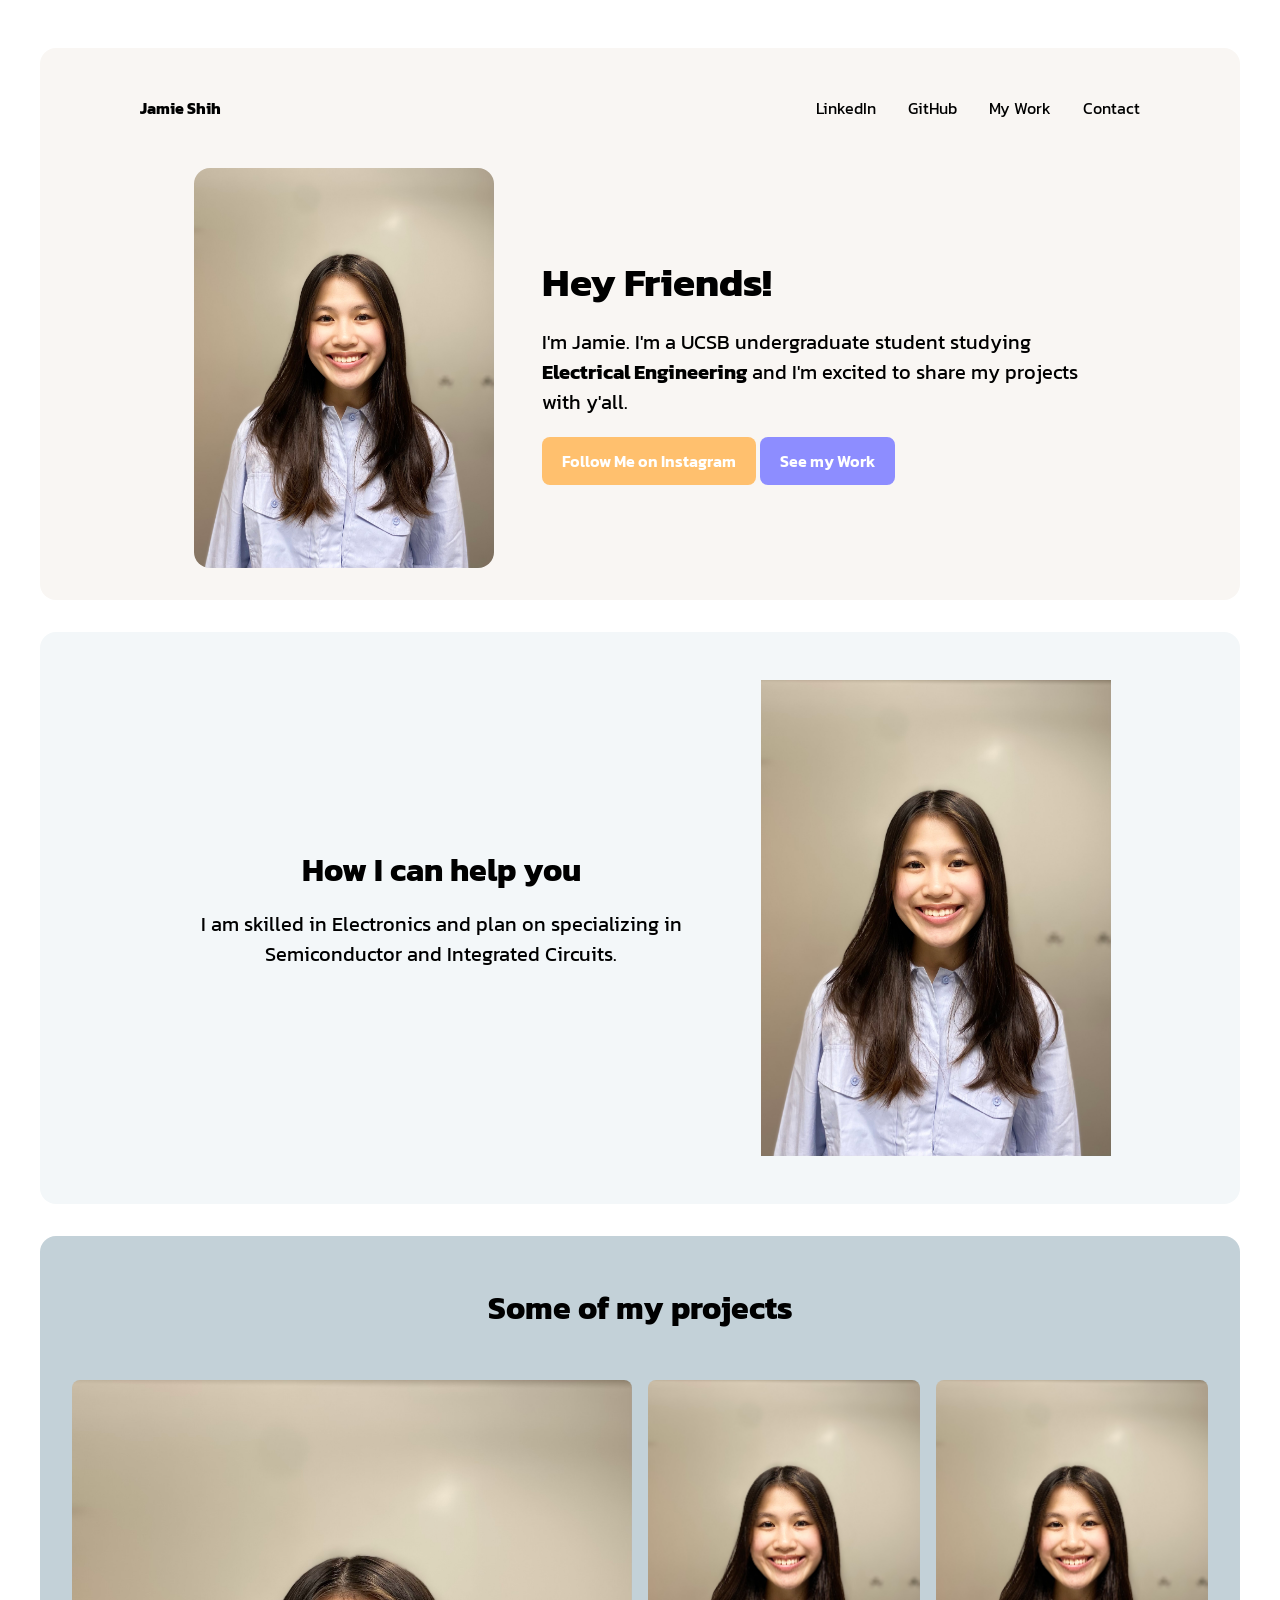
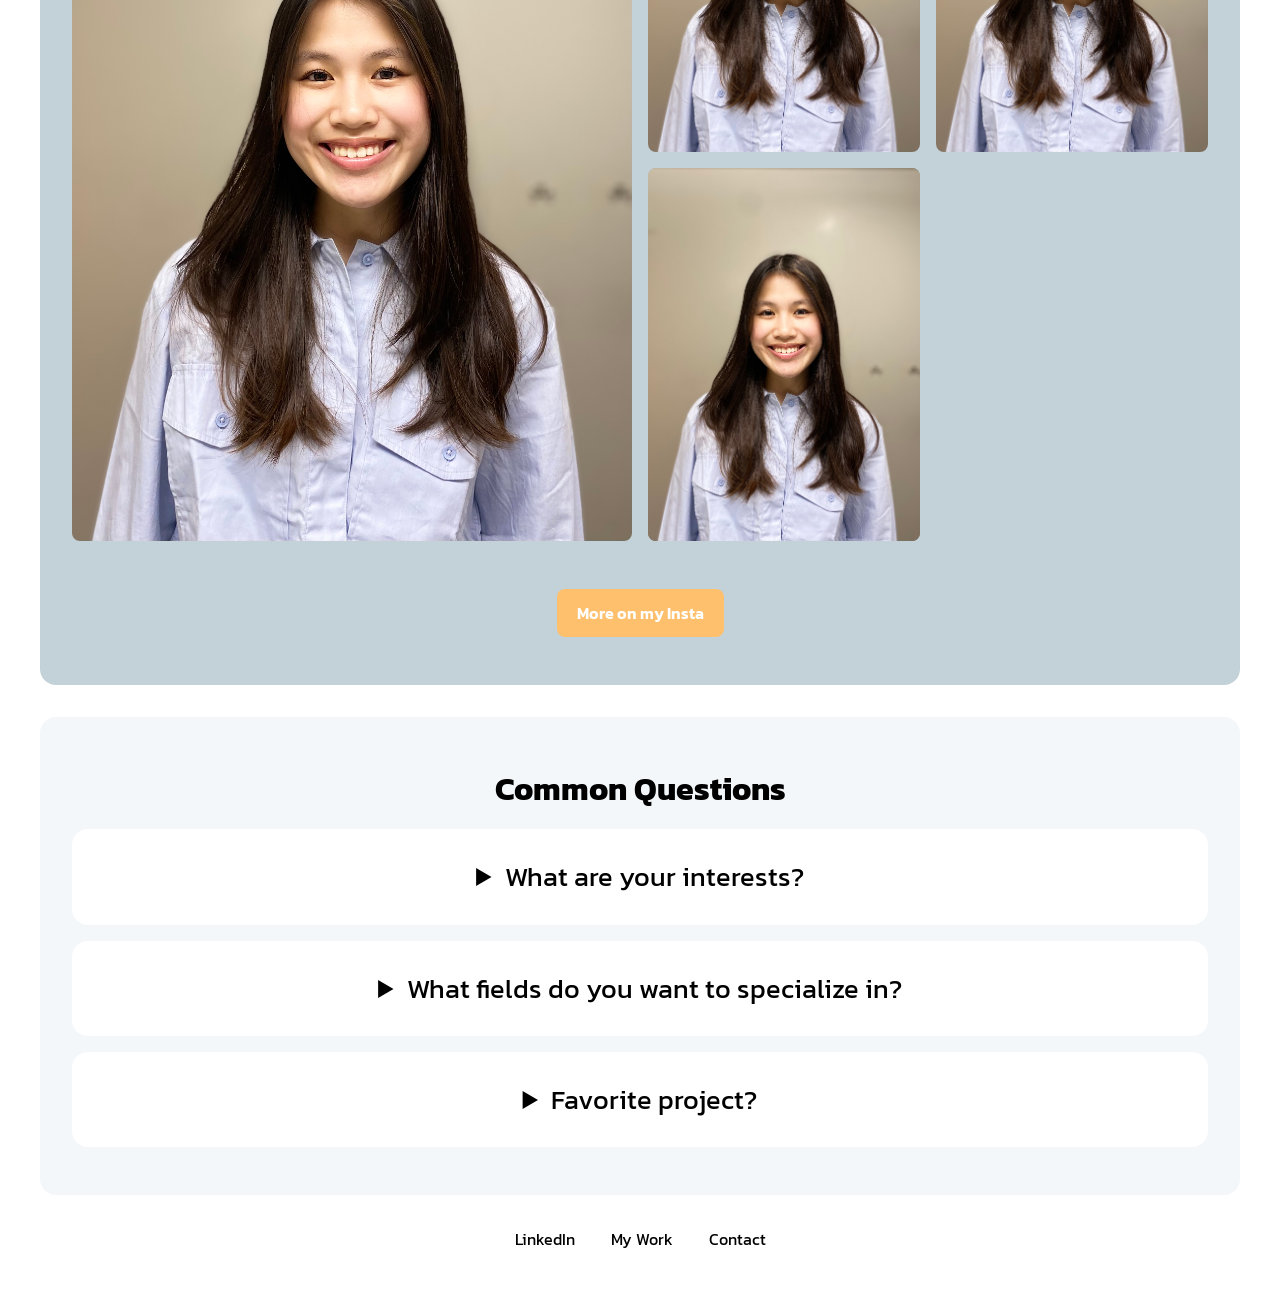
==== index.html @ 2b5542de "Add files via upload" ====
<!DOCTYPE html>
<html lang="en">
<head>
    <meta charset="UTF-8">
    <meta name="viewport" content="width=device-width, initial-scale=1.0">
    <title>Jamie Shih</title>
    <link rel="stylesheet" href="style.css">
</head>
<body>
    <header>
        <nav>
            <ul>
                <li><a href="index.html">Jamie Shih</a></li>
                <li><a href="index.html">LinkedIn</a></li>
                <li><a href="index.html">GitHub</a></li>
                <li><a href="#my-work">My Work</a></li>
                <li><a href="index.html">Contact</a></li>
            </ul>
        </nav>
        <div class="flex-container">
            <img height="400px" width="300px" src="images/IMG_8878.jpg">
            <div class="text-container">
                <h1>Hey Friends!</h1>
                <p>I'm Jamie. I'm a UCSB undergraduate student studying <strong>Electrical Engineering</strong> and I'm excited to share my projects with y'all.</p>
                <a href="" class="cta-button">Follow Me on Instagram</a>
                <a href="#my-work" class="cta-button secondary">See my Work</a>

            </div>
        </div>
    </header>

    <section>
        <div class="flex-container">
            <div class="text-container">
                <h2> How I can help you</h2>
                <p>I am skilled in Electronics and plan on specializing in Semiconductor and Integrated Circuits.</p>
            </div>
            <img width="350px" src="images/IMG_8878.jpg">

        </div>
    </section>

    <section id="my-work">
        <h2>Some of my projects</h2>
        <div class="grid-container">
            <img style="grid-area: img-1" src="images/IMG_8878.jpg">
            <img style="grid-area: img-2" src="images/IMG_8878.jpg">
            <img style="grid-area: img-3" src="images/IMG_8878.jpg">
            <img style="grid-area: img-4" src="images/IMG_8878.jpg">
            <img style="grid-area: img-4" src="images/IMG_8878.jpg">
        </div>
        <a href="" class="cta-button">More on my Insta</a>
    </section>
    
    <section>
        <h2>Common Questions</h2>
        <details>
            <summary>What are your interests?</summary>
            <p>Creative editing, design, and building. I love Star Wars and I hope to channel that interest into my designs.</p>
        </details>
        <details>
            <summary>What fields do you want to specialize in?</summary>
            <p>I love design and building, so probably engineering design. I also have an interest in integrated circuitry and photonics.</p>
        </details>
        <details>
            <summary>Favorite project?</summary>
            <p>Not a project but I spend a lot of time editing, and learning how to tweak the velocity, effects, changing the audio, has been my most consistent and favorite hobby of mine.</p>
        </details>
    </section>
    <footer>
        <a href="">LinkedIn</a>
        <a href="#my-work">My Work</a>
        <a href="mailto:jamiedaphneshih@gmail.com">Contact</a>
    </footer>
</body>
</html>
---- style.css ----
@import url('https://fonts.googleapis.com/css2?family=Kanit:ital,wght@0,100;0,200;0,300;0,400;0,500;0,600;0,700;0,800;0,900;1,100;1,200;1,300;1,400;1,500;1,600;1,700;1,800;1,900&display=swap');
@import url('https://fonts.googleapis.com/css2?family=Kanit:ital,wght@0,100;0,200;0,300;0,400;0,500;0,600;0,700;0,800;0,900;1,100;1,200;1,300;1,400;1,500;1,600;1,700;1,800;1,900&family=Roboto:ital,wght@0,100..900;1,100..900&display=swap');

:root {
    --base-color: #ffffff;
    --text-color: #000000;
    --primary-color:#ffc06e;
    --secondary-color: #8D8DFF;
    --color-1: #F9F6F3;
    --color-2: #F3F7F9;
    --color-3: #c3d1d8;
}

*{
    margin: 0;
    padding: 0;
    box-sizing: border-box;
}

html{
    font-family: Kanit, 'Segoe UI', Tahoma, Geneva, Verdana, sans-serif;
    color: var(--text-color);

}

body {
    padding: 1em;
    background-color: var(--base-color);
}

h1, h2, h3 {
    font-family: Kanit, Roboto, 'Segoe UI', Tahoma, Geneva, Verdana, sans-serif;
}

nav {
    margin: 1em auto 3em auto;
    width: min(1000px, 100%);
}

nav ul {
    display: flex;
    align-items: center;
    list-style-type: none;
    gap: 2em;
}

nav li:first-child {
    margin-right: auto;
    font-family: Kanit, Roboto;
    font-weight: bold;
}

nav a {
    text-decoration: none;
    color: var(--text-color);
}

nav a:hover {
    text-decoration: underline;
}

header, section {
    margin: 2em auto;
    width: min(75em, 100%);
    background-color: var(--color-1);
    padding: min(2em, 15%);
    border-radius: 1em;
}

.flex-container {
    display: flex;
    justify-content: center;
    align-items: center;
    flex-wrap: wrap;
    gap: 3em;
}

header img {
    max-width: 100%;
    border-radius: 1em;
    object-fit: cover;
    object-position: bottom;
}

.text-container {
    flex: 0 1 34em;
}

h1 {
    font-size: 2.5rem;
}

.text-container p {
    margin: .75em 0 1em 0;
    font-size: 1.25rem;
}

.cta-button {
    display: inline-block;
    text-decoration: none;
    color: white;
    background-color: var(--primary-color);
    padding: .75em 1.25em;
    border-radius: .5em;
    font-weight: 600;
}

.secondary {
    background-color: var(--secondary-color);
}

section {
    padding: 3em min(2em, 15%);
    background-color: var(--color-2);
    text-align: center;
}

h2 {
    font-size: 2em;
}

section p {
    margin-top: 1em;
    font-size: 1.25rem;
}

section#my-work {
    background-color: var(--color-3);
}

.grid-container {
    margin-top: 3em;
    margin-bottom: 3em;
    display: grid;
    width: 100%;
    grid-template-columns: repeat (4, 1fr);
    grid-template-rows: 1fr 1fr;
    grid-template-areas:
    "img-1 img-1 img-2 img-3"
    "img-1 img-1 img-4 img-5";
    gap: 1em;
}

.grid-container img {
    height: 100%;
    width: 100%;
    border-radius: .5em;
    transition: 100ms ease;
}

.grid-container img:hover {
    scale: 1.05;
}

details {
    margin-top: 1em;
    background-color: var(--base-color);
    border-radius: 1em;
}

details summary {
    padding: 1em;
    font-size: 1.7rem;
    font-family: Kanit, Roboto, 'Segoe UI', Tahoma, Geneva, Verdana, sans-serif;
}

details p {
    padding: 0 2em 2em 2em;
}

footer {
    padding-bottom: 1.5em;
    text-align: center;
}

footer a {
    margin: 0 1em;
    text-decoration: none;
    color: var(--text-color);
}

footer a:hover {
    text-decoration: underline;
}

@media(max-width: 988px){
    header {
        text-align: center;
    }

    header .text-container {
        padding-top: 0;
    }
}

@media(max-width: 640px) {
    nav li {
        display: none;
    }

    nav li:first-child,
    nav li:last-child {
        display: block;
    }

    header {
        margin-top: 0;
    }

    .cta-button {
        margin-top: .5em;
        width: 100%;
    }

    .grid-container {
        display: flex;
        flex-direction: column;
    }

    .text-container p {
        font-size: 1rem;
    }

    h2 {
        font-size: 1.5rem;
    }
}
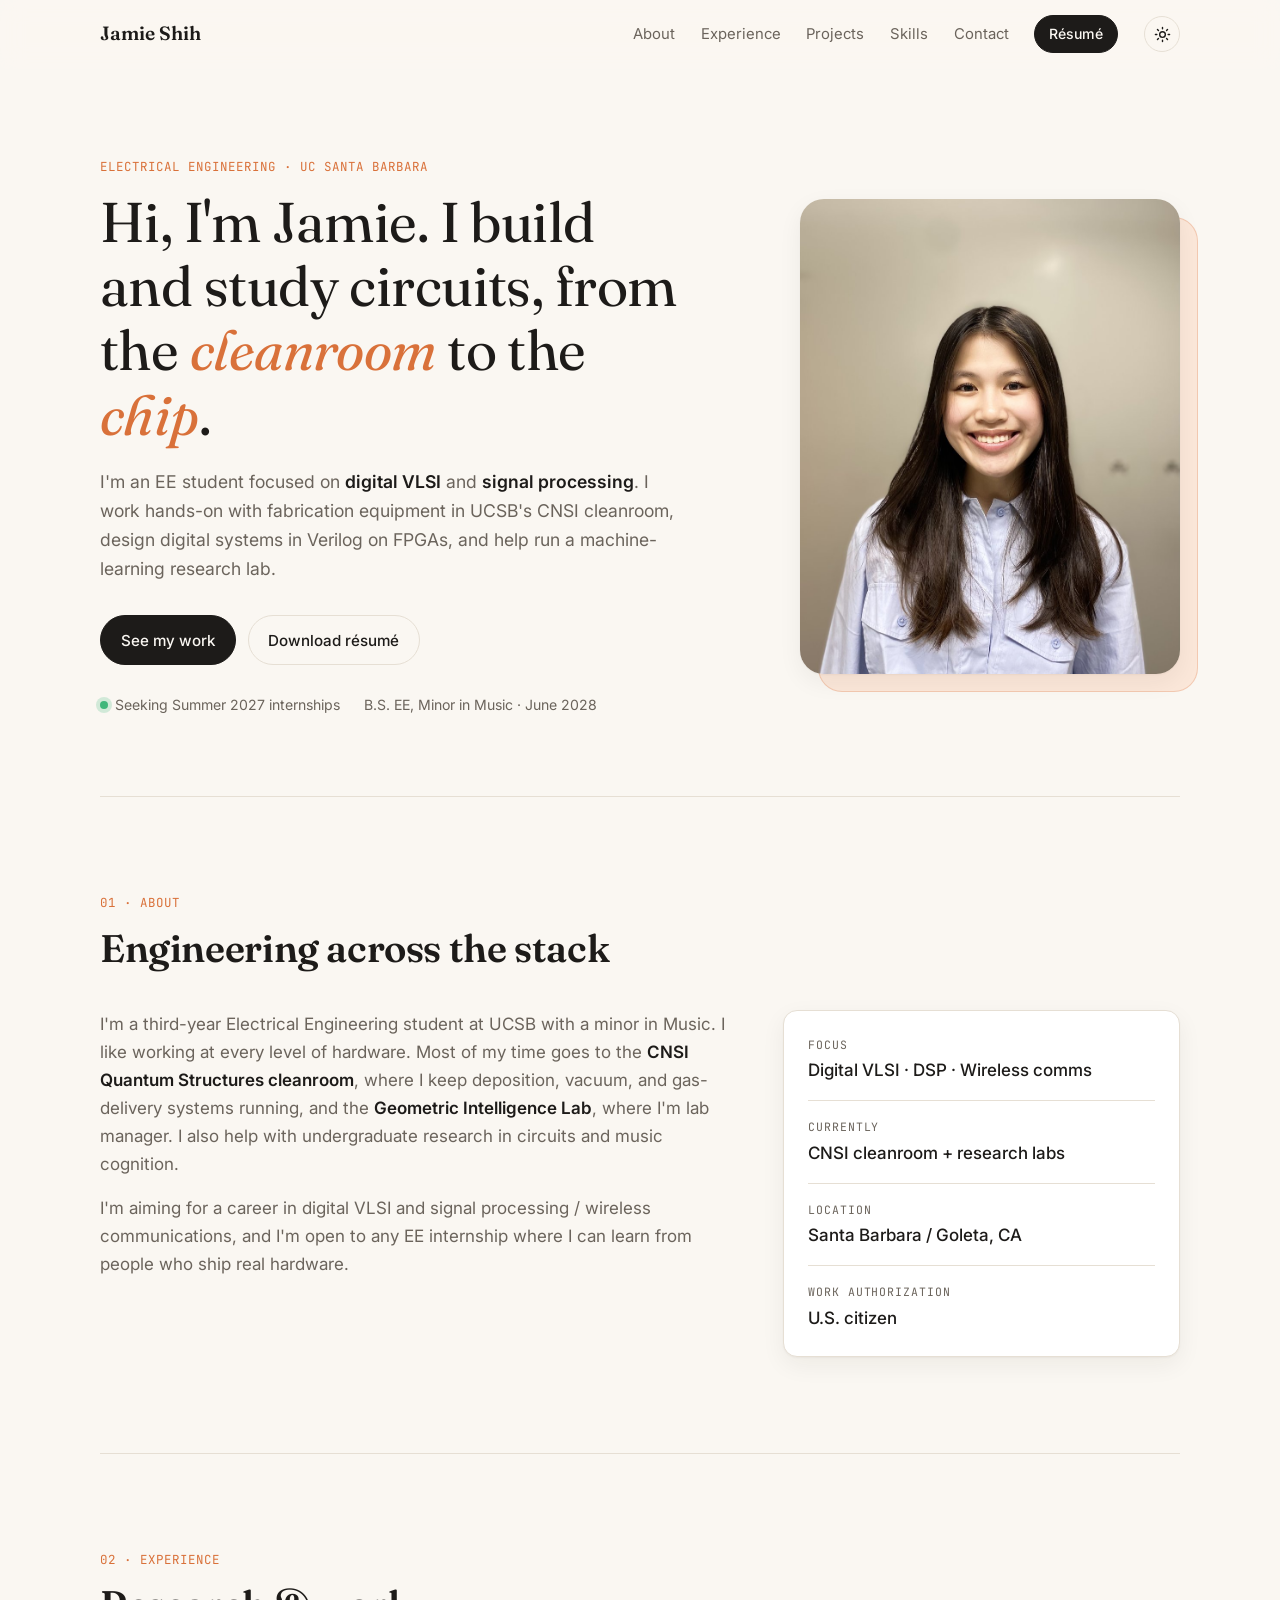
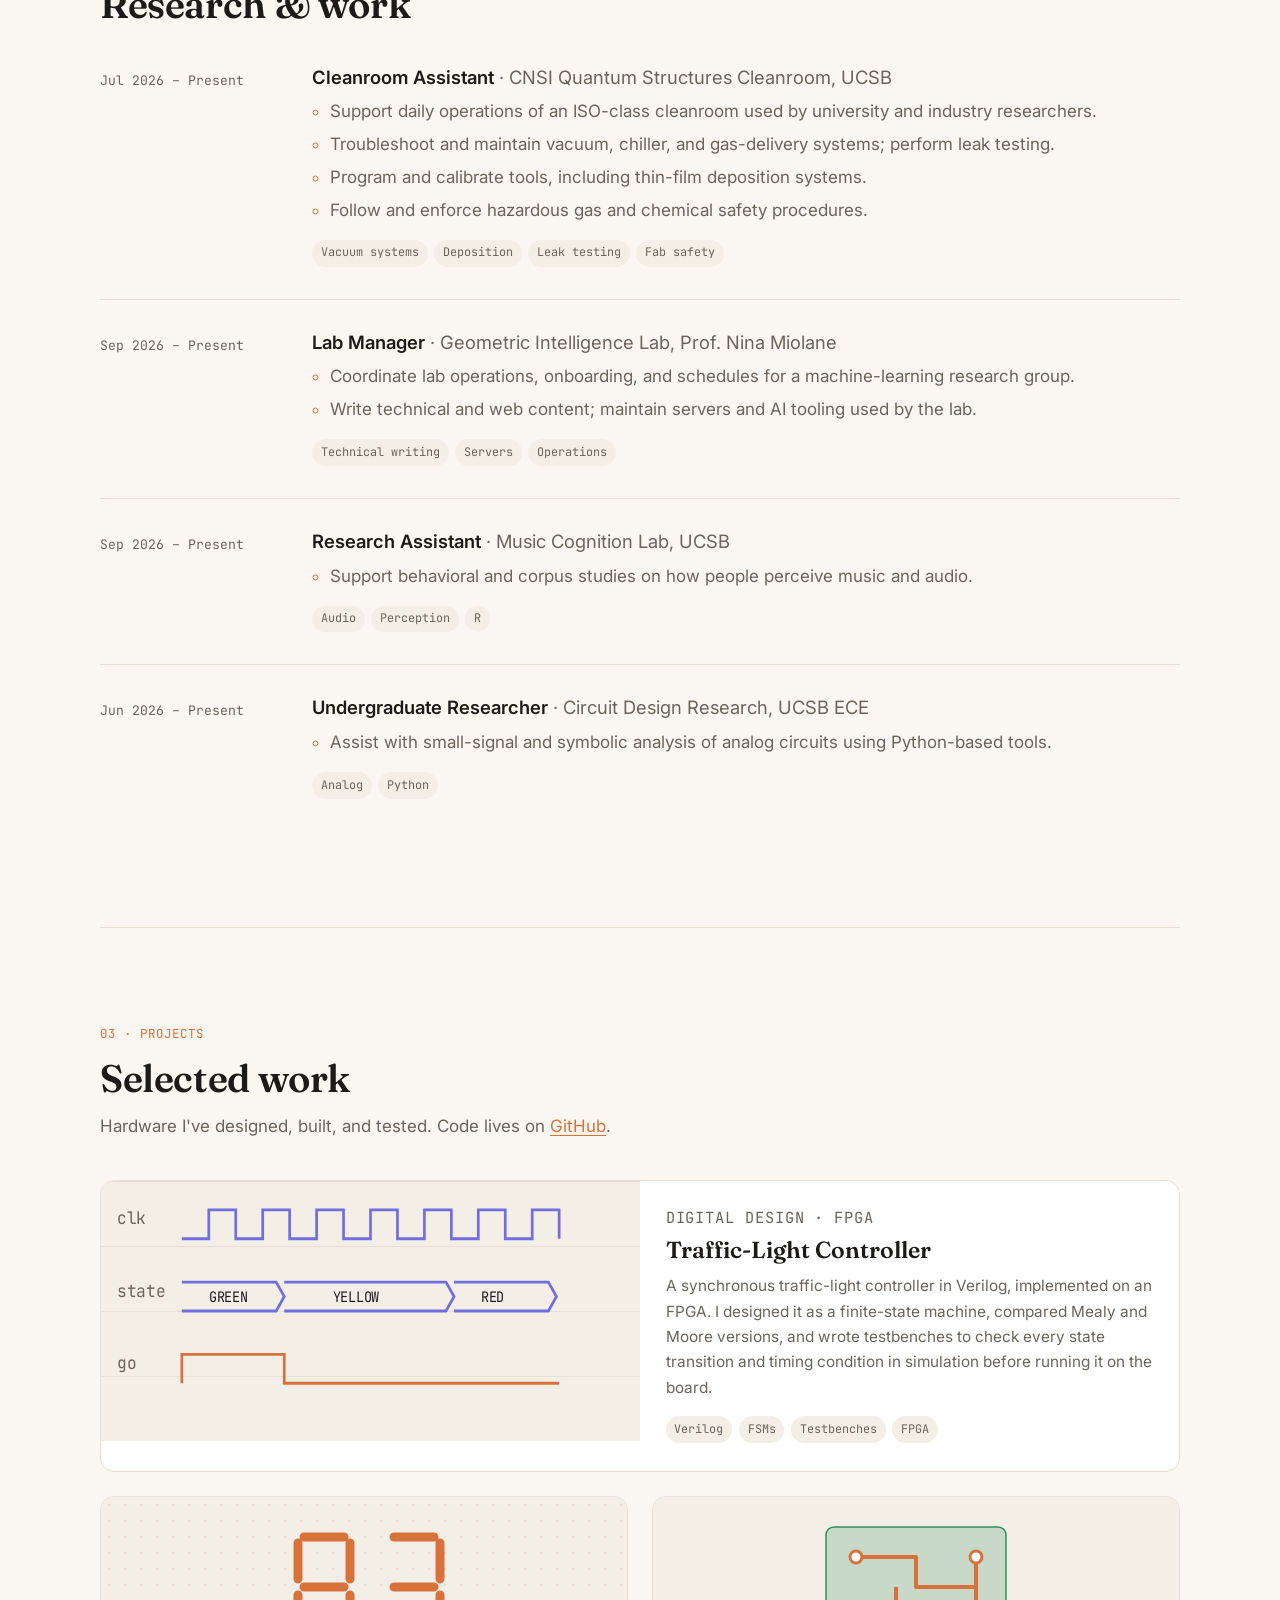
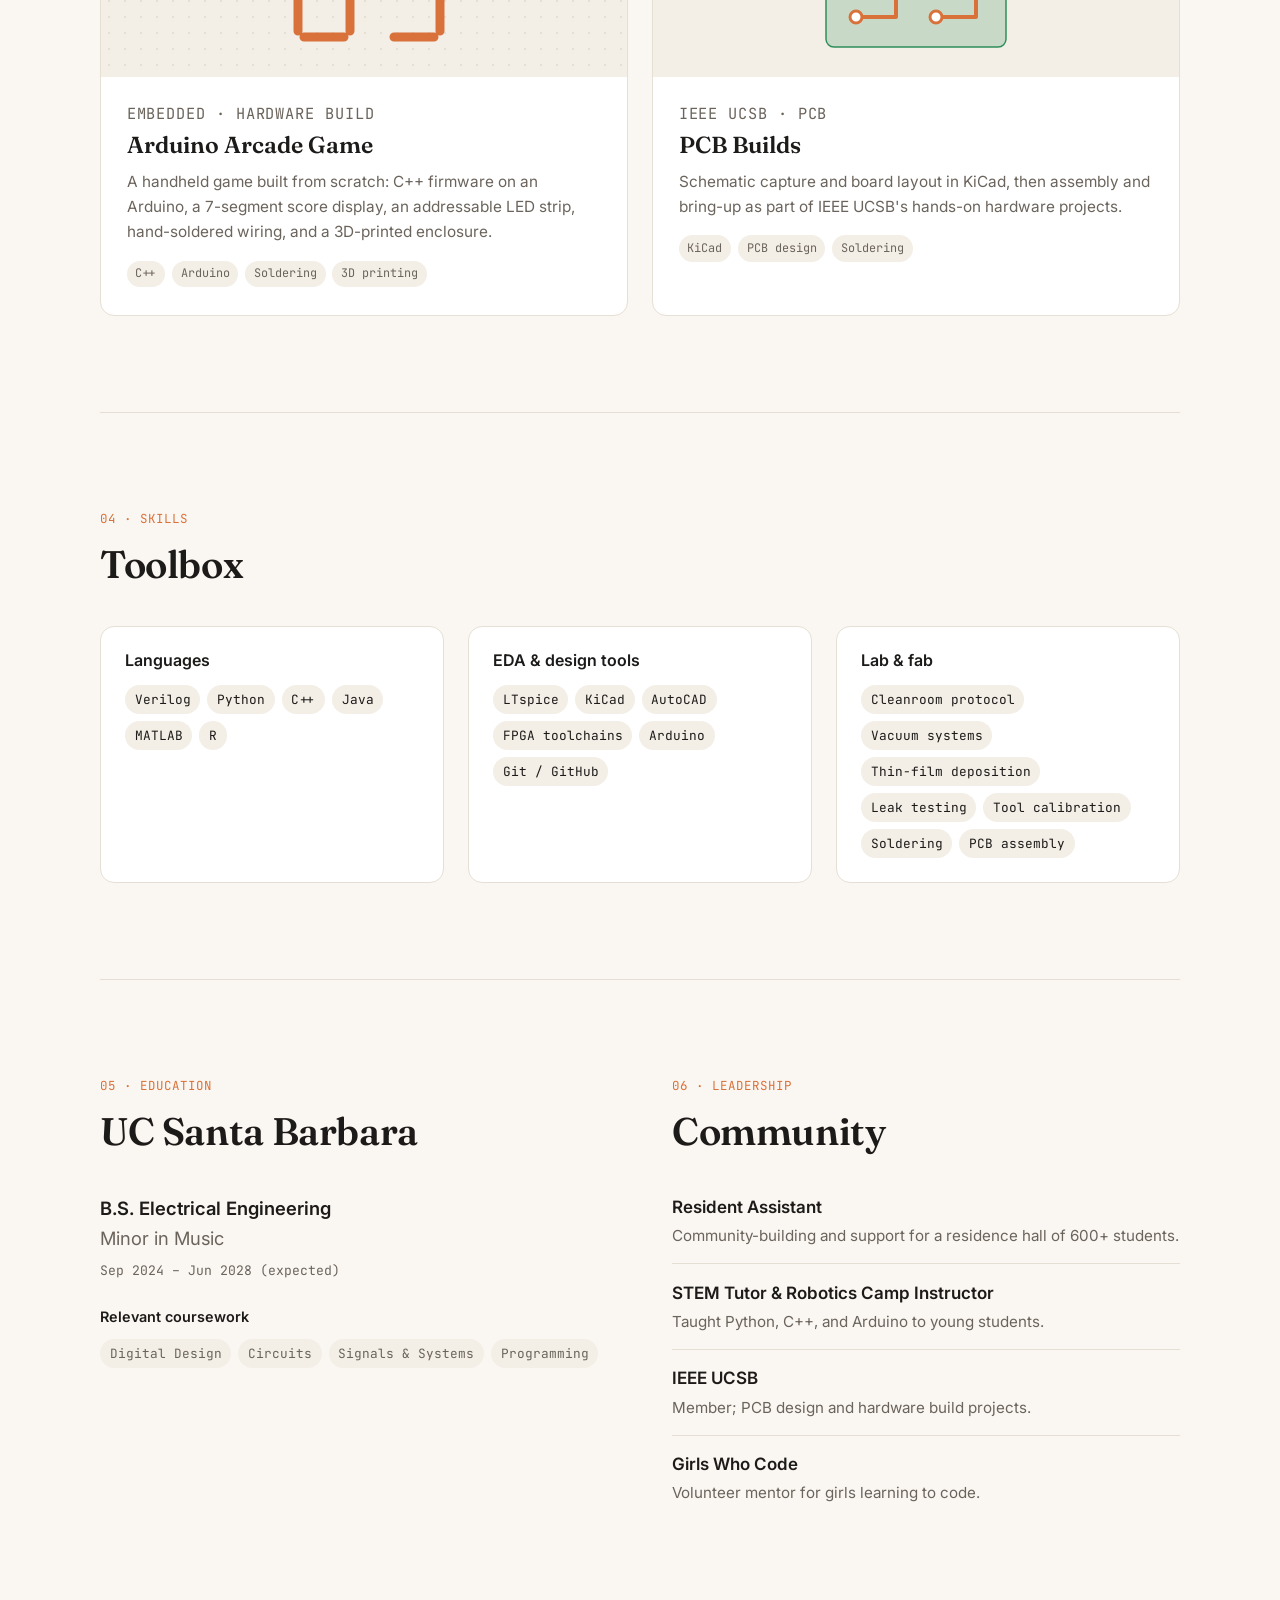
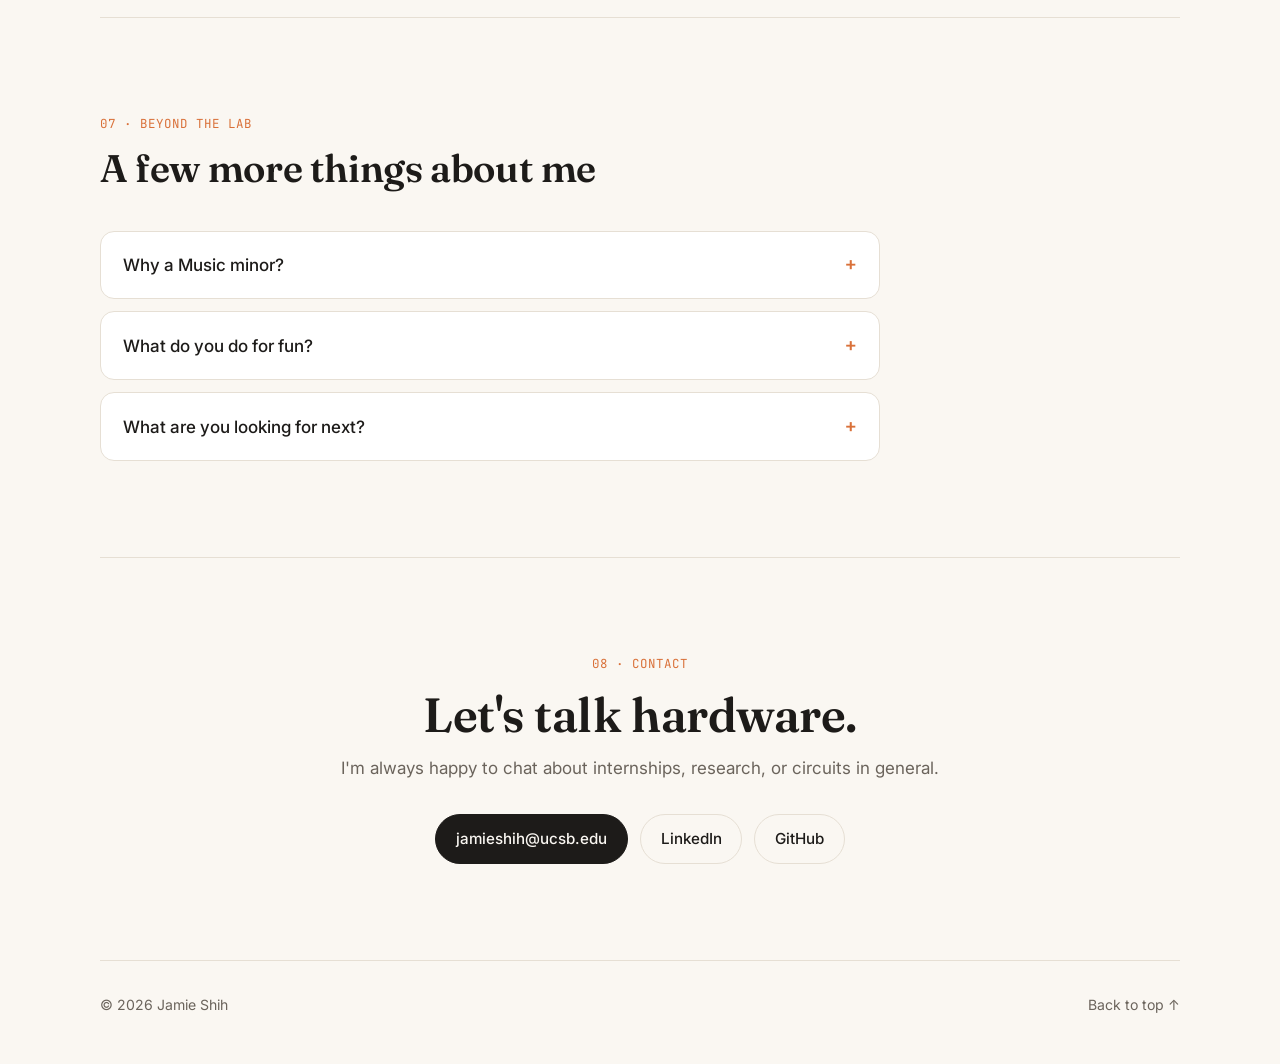
==== commit 88fa514a: "Add files via upload redesign portfolio via claude" ====
--- a/index.html
+++ b/index.html
@@ -1,76 +1,355 @@
-<!DOCTYPE html>
-<html lang="en">
-<head>
-    <meta charset="UTF-8">
-    <meta name="viewport" content="width=device-width, initial-scale=1.0">
-    <title>Jamie Shih</title>
-    <link rel="stylesheet" href="style.css">
-</head>
-<body>
-    <header>
-        <nav>
-            <ul>
-                <li><a href="index.html">Jamie Shih</a></li>
-                <li><a href="index.html">LinkedIn</a></li>
-                <li><a href="index.html">GitHub</a></li>
-                <li><a href="#my-work">My Work</a></li>
-                <li><a href="index.html">Contact</a></li>
-            </ul>
-        </nav>
-        <div class="flex-container">
-            <img height="400px" width="300px" src="images/IMG_8878.jpg">
-            <div class="text-container">
-                <h1>Hey Friends!</h1>
-                <p>I'm Jamie. I'm a UCSB undergraduate student studying <strong>Electrical Engineering</strong> and I'm excited to share my projects with y'all.</p>
-                <a href="" class="cta-button">Follow Me on Instagram</a>
-                <a href="#my-work" class="cta-button secondary">See my Work</a>
-
-            </div>
-        </div>
-    </header>
-
-    <section>
-        <div class="flex-container">
-            <div class="text-container">
-                <h2> How I can help you</h2>
-                <p>I am skilled in Electronics and plan on specializing in Semiconductor and Integrated Circuits.</p>
-            </div>
-            <img width="350px" src="images/IMG_8878.jpg">
-
-        </div>
-    </section>
-
-    <section id="my-work">
-        <h2>Some of my projects</h2>
-        <div class="grid-container">
-            <img style="grid-area: img-1" src="images/IMG_8878.jpg">
-            <img style="grid-area: img-2" src="images/IMG_8878.jpg">
-            <img style="grid-area: img-3" src="images/IMG_8878.jpg">
-            <img style="grid-area: img-4" src="images/IMG_8878.jpg">
-            <img style="grid-area: img-4" src="images/IMG_8878.jpg">
-        </div>
-        <a href="" class="cta-button">More on my Insta</a>
-    </section>
-    
-    <section>
-        <h2>Common Questions</h2>
-        <details>
-            <summary>What are your interests?</summary>
-            <p>Creative editing, design, and building. I love Star Wars and I hope to channel that interest into my designs.</p>
-        </details>
-        <details>
-            <summary>What fields do you want to specialize in?</summary>
-            <p>I love design and building, so probably engineering design. I also have an interest in integrated circuitry and photonics.</p>
-        </details>
-        <details>
-            <summary>Favorite project?</summary>
-            <p>Not a project but I spend a lot of time editing, and learning how to tweak the velocity, effects, changing the audio, has been my most consistent and favorite hobby of mine.</p>
-        </details>
-    </section>
-    <footer>
-        <a href="">LinkedIn</a>
-        <a href="#my-work">My Work</a>
-        <a href="mailto:jamiedaphneshih@gmail.com">Contact</a>
-    </footer>
-</body>
-</html>+<!DOCTYPE html>
+<html lang="en">
+<head>
+  <meta charset="UTF-8">
+  <meta name="viewport" content="width=device-width, initial-scale=1.0">
+  <title>Jamie Shih · Electrical Engineering</title>
+  <meta name="description" content="Jamie Shih — Electrical Engineering student at UC Santa Barbara working on digital VLSI, signal processing, and cleanroom fabrication.">
+  <meta property="og:title" content="Jamie Shih · Electrical Engineering">
+  <meta property="og:description" content="EE @ UCSB · Digital VLSI, signal processing, cleanroom fabrication.">
+  <meta property="og:image" content="images/jamie.jpg">
+  <link rel="icon" href="data:image/svg+xml,%3Csvg xmlns='http://www.w3.org/2000/svg' viewBox='0 0 32 32'%3E%3Crect width='32' height='32' rx='8' fill='%23e8894a'/%3E%3Ctext x='16' y='22' font-family='Arial' font-weight='700' font-size='15' text-anchor='middle' fill='white'%3EJS%3C/text%3E%3C/svg%3E">
+  <link rel="preconnect" href="https://fonts.googleapis.com">
+  <link rel="preconnect" href="https://fonts.gstatic.com" crossorigin>
+  <link href="https://fonts.googleapis.com/css2?family=Fraunces:opsz,wght@9..144,400;9..144,600&family=Inter:wght@400;500;600&family=JetBrains+Mono:wght@400;500&display=swap" rel="stylesheet">
+  <link rel="stylesheet" href="style.css">
+  <script>
+    // Apply saved theme before paint to avoid a flash
+    try { const t = localStorage.getItem('theme'); if (t) document.documentElement.dataset.theme = t; } catch (e) {}
+  </script>
+</head>
+<body>
+  <a class="skip" href="#main">Skip to content</a>
+
+  <!-- ============ NAV ============ -->
+  <header class="nav" id="top">
+    <div class="wrap nav__inner">
+      <a href="#top" class="nav__logo">Jamie Shih</a>
+      <button class="nav__toggle" aria-label="Open menu" aria-expanded="false" aria-controls="nav-links">
+        <span></span><span></span>
+      </button>
+      <nav id="nav-links" class="nav__links" aria-label="Primary">
+        <a href="#about">About</a>
+        <a href="#experience">Experience</a>
+        <a href="#projects">Projects</a>
+        <a href="#skills">Skills</a>
+        <a href="#contact">Contact</a>
+        <a href="resume.pdf" class="btn btn--small" target="_blank" rel="noopener">Résumé</a>
+        <button class="theme-toggle" aria-label="Toggle dark mode" title="Toggle theme">
+          <svg class="i-sun" viewBox="0 0 24 24" aria-hidden="true"><circle cx="12" cy="12" r="4"/><path d="M12 2v2M12 20v2M4.9 4.9l1.4 1.4M17.7 17.7l1.4 1.4M2 12h2M20 12h2M4.9 19.1l1.4-1.4M17.7 6.3l1.4-1.4"/></svg>
+          <svg class="i-moon" viewBox="0 0 24 24" aria-hidden="true"><path d="M21 12.8A9 9 0 1 1 11.2 3a7 7 0 0 0 9.8 9.8z"/></svg>
+        </button>
+      </nav>
+    </div>
+  </header>
+
+  <main id="main">
+
+    <!-- ============ HERO ============ -->
+    <section class="hero wrap">
+      <div class="hero__text">
+        <p class="eyebrow">Electrical Engineering · UC Santa Barbara</p>
+        <h1>Hi, I'm Jamie. I build and study circuits, from the <em>cleanroom</em> to the <em>chip</em>.</h1>
+        <p class="lede">
+          I'm an EE student focused on <strong>digital VLSI</strong> and <strong>signal processing</strong>.
+          I work hands-on with fabrication equipment in UCSB's CNSI cleanroom, design digital
+          systems in Verilog on FPGAs, and help run a machine-learning research lab.
+        </p>
+        <div class="hero__cta">
+          <a href="#projects" class="btn">See my work</a>
+          <a href="resume.pdf" class="btn btn--ghost" target="_blank" rel="noopener">Download résumé</a>
+        </div>
+        <ul class="hero__meta">
+          <li><span class="dot dot--live"></span>Seeking Summer 2027 internships</li>
+          <li>B.S. EE, Minor in Music · June 2028</li>
+        </ul>
+      </div>
+      <figure class="hero__photo">
+        <img src="images/jamie.jpg" alt="Portrait of Jamie Shih" width="883" height="1200">
+      </figure>
+    </section>
+
+    <!-- ============ ABOUT ============ -->
+    <section id="about" class="section wrap">
+      <div class="section__head">
+        <p class="eyebrow">01 · About</p>
+        <h2>Engineering across the stack</h2>
+      </div>
+      <div class="about">
+        <div class="about__body">
+          <p>
+            I'm a third-year Electrical Engineering student at UCSB with a minor in Music.
+            I like working at every level of hardware. Most of my time goes to the
+            <strong>CNSI Quantum Structures cleanroom</strong>, where I keep deposition, vacuum,
+            and gas-delivery systems running, and the <strong>Geometric Intelligence Lab</strong>,
+            where I'm lab manager. I also help with undergraduate research in circuits and music cognition.
+          </p>
+          <p>
+            I'm aiming for a career in digital VLSI and signal processing / wireless communications,
+            and I'm open to any EE internship where I can learn from people who ship real hardware.
+          </p>
+        </div>
+        <dl class="facts">
+          <div><dt>Focus</dt><dd>Digital VLSI · DSP · Wireless comms</dd></div>
+          <div><dt>Currently</dt><dd>CNSI cleanroom + research labs</dd></div>
+          <div><dt>Location</dt><dd>Santa Barbara / Goleta, CA</dd></div>
+          <div><dt>Work authorization</dt><dd>U.S. citizen</dd></div>
+        </dl>
+      </div>
+    </section>
+
+    <!-- ============ EXPERIENCE ============ -->
+    <section id="experience" class="section wrap">
+      <div class="section__head">
+        <p class="eyebrow">02 · Experience</p>
+        <h2>Research &amp; work</h2>
+      </div>
+
+      <ol class="timeline">
+        <li class="job">
+          <div class="job__when">Jul 2026 – Present</div>
+          <div class="job__body">
+            <h3>Cleanroom Assistant <span>· CNSI Quantum Structures Cleanroom, UCSB</span></h3>
+            <ul>
+              <li>Support daily operations of an ISO-class cleanroom used by university and industry researchers.</li>
+              <li>Troubleshoot and maintain vacuum, chiller, and gas-delivery systems; perform leak testing.</li>
+              <li>Program and calibrate tools, including thin-film deposition systems.</li>
+              <li>Follow and enforce hazardous gas and chemical safety procedures.</li>
+            </ul>
+            <p class="tags"><span>Vacuum systems</span><span>Deposition</span><span>Leak testing</span><span>Fab safety</span></p>
+          </div>
+        </li>
+
+        <li class="job">
+          <div class="job__when">Sep 2026 – Present</div>
+          <div class="job__body">
+            <h3>Lab Manager <span>· Geometric Intelligence Lab, Prof. Nina Miolane</span></h3>
+            <ul>
+              <li>Coordinate lab operations, onboarding, and schedules for a machine-learning research group.</li>
+              <li>Write technical and web content; maintain servers and AI tooling used by the lab.</li>
+            </ul>
+            <p class="tags"><span>Technical writing</span><span>Servers</span><span>Operations</span></p>
+          </div>
+        </li>
+
+        <li class="job">
+          <div class="job__when">Sep 2026 – Present</div>
+          <div class="job__body">
+            <h3>Research Assistant <span>· Music Cognition Lab, UCSB</span></h3>
+            <ul>
+              <li>Support behavioral and corpus studies on how people perceive music and audio.</li>
+            </ul>
+            <p class="tags"><span>Audio</span><span>Perception</span><span>R</span></p>
+          </div>
+        </li>
+        <li class="job">
+          <div class="job__when">Jun 2026 – Present</div>
+          <div class="job__body">
+            <h3>Undergraduate Researcher <span>· Circuit Design Research, UCSB ECE</span></h3>
+            <ul>
+              <li>Assist with small-signal and symbolic analysis of analog circuits using Python-based tools.</li>
+            </ul>
+            <p class="tags"><span>Analog</span><span>Python</span></p>
+          </div>
+        </li>
+      </ol>
+    </section>
+
+    <!-- ============ PROJECTS ============ -->
+    <section id="projects" class="section wrap">
+      <div class="section__head">
+        <p class="eyebrow">03 · Projects</p>
+        <h2>Selected work</h2>
+        <p class="section__sub">Hardware I've designed, built, and tested. Code lives on <a href="https://github.com/jamiedshih" target="_blank" rel="noopener">GitHub</a>.</p>
+      </div>
+
+      <div class="projects">
+        <!-- Project card: to add a photo, replace the <svg> inside .card__media with
+             <img src="images/your-photo.jpg" alt="description"> -->
+        <article class="card card--feature">
+          <div class="card__media card__media--wave" aria-hidden="true">
+            <svg viewBox="0 0 400 180" preserveAspectRatio="none">
+              <g class="wave">
+                <text x="12" y="30">clk</text>
+                <path d="M60 40 h20 v-20 h20 v20 h20 v-20 h20 v20 h20 v-20 h20 v20 h20 v-20 h20 v20 h20 v-20 h20 v20 h20 v-20 h20 v20 h20 v-20 h20 v20"/>
+                <text x="12" y="80">state</text>
+                <path d="M60 70 h70 l6 10 l-6 10 h-70 M136 70 h120 l6 10 l-6 10 h-120 M262 70 h70 l6 10 l-6 10 h-70"/>
+                <text x="80" y="84" class="lbl">GREEN</text><text x="172" y="84" class="lbl">YELLOW</text><text x="282" y="84" class="lbl">RED</text>
+                <text x="12" y="130">go</text>
+                <path class="hi" d="M60 140 v-20 h76 v20 h204"/>
+              </g>
+            </svg>
+          </div>
+          <div class="card__body">
+            <p class="card__kicker">Digital design · FPGA</p>
+            <h3>Traffic-Light Controller</h3>
+            <p>A synchronous traffic-light controller in Verilog, implemented on an FPGA. I designed it as a finite-state machine, compared Mealy and Moore versions, and wrote testbenches to check every state transition and timing condition in simulation before running it on the board.</p>
+            <p class="tags"><span>Verilog</span><span>FSMs</span><span>Testbenches</span><span>FPGA</span></p>
+            <!-- <a class="card__link" href="https://github.com/jamiedshih/REPO">View code →</a> -->
+          </div>
+        </article>
+
+        <article class="card">
+          <div class="card__media card__media--grid" aria-hidden="true">
+            <svg viewBox="0 0 400 180">
+              <g class="seg">
+                <path d="M140 40 h40 M186 46 v36 M186 98 v36 M140 140 h40 M134 98 v36 M134 46 v36 M140 90 h40"/>
+                <path d="M230 40 h40 M276 46 v36 M276 98 v36 M230 140 h40 M230 90 h40" />
+              </g>
+            </svg>
+          </div>
+          <div class="card__body">
+            <p class="card__kicker">Embedded · Hardware build</p>
+            <h3>Arduino Arcade Game</h3>
+            <p>A handheld game built from scratch: C++ firmware on an Arduino, a 7-segment score display, an addressable LED strip, hand-soldered wiring, and a 3D-printed enclosure.</p>
+            <p class="tags"><span>C++</span><span>Arduino</span><span>Soldering</span><span>3D printing</span></p>
+          </div>
+        </article>
+
+
+        <article class="card">
+          <div class="card__media card__media--pcb" aria-hidden="true">
+            <svg viewBox="0 0 400 180">
+              <rect x="110" y="30" width="180" height="120" rx="8" class="board"/>
+              <path class="trace" d="M140 60 h60 v30 h60 M140 120 h40 v-30 M260 60 v60 h-40"/>
+              <circle cx="140" cy="60" r="6"/><circle cx="140" cy="120" r="6"/><circle cx="260" cy="60" r="6"/><circle cx="220" cy="120" r="6"/>
+            </svg>
+          </div>
+          <div class="card__body">
+            <p class="card__kicker">IEEE UCSB · PCB</p>
+            <h3>PCB Builds</h3>
+            <p>Schematic capture and board layout in KiCad, then assembly and bring-up as part of IEEE UCSB's hands-on hardware projects.</p>
+            <p class="tags"><span>KiCad</span><span>PCB design</span><span>Soldering</span></p>
+          </div>
+        </article>
+      </div>
+    </section>
+
+    <!-- ============ SKILLS ============ -->
+    <section id="skills" class="section wrap">
+      <div class="section__head">
+        <p class="eyebrow">04 · Skills</p>
+        <h2>Toolbox</h2>
+      </div>
+      <div class="skills">
+        <div class="skill-group">
+          <h3>Languages</h3>
+          <p class="chips"><span>Verilog</span><span>Python</span><span>C++</span><span>Java</span><span>MATLAB</span><span>R</span></p>
+        </div>
+        <div class="skill-group">
+          <h3>EDA &amp; design tools</h3>
+          <p class="chips"><span>LTspice</span><span>KiCad</span><span>AutoCAD</span><span>FPGA toolchains</span><span>Arduino</span><span>Git / GitHub</span></p>
+        </div>
+        <div class="skill-group">
+          <h3>Lab &amp; fab</h3>
+          <p class="chips"><span>Cleanroom protocol</span><span>Vacuum systems</span><span>Thin-film deposition</span><span>Leak testing</span><span>Tool calibration</span><span>Soldering</span><span>PCB assembly</span></p>
+        </div>
+      </div>
+    </section>
+
+    <!-- ============ EDUCATION + LEADERSHIP ============ -->
+    <section id="education" class="section wrap">
+      <div class="two-col">
+        <div>
+          <div class="section__head">
+            <p class="eyebrow">05 · Education</p>
+            <h2>UC Santa Barbara</h2>
+          </div>
+          <div class="edu">
+            <p class="edu__degree">B.S. Electrical Engineering<br><span>Minor in Music</span></p>
+            <p class="edu__when">Sep 2024 – Jun 2028 (expected)</p>
+            <!-- Add your GPA here if ≥ 3.3, e.g. <p class="edu__when">GPA 3.x</p> -->
+            <p class="edu__label">Relevant coursework</p>
+            <!-- Edit this list to match the courses you've finished -->
+            <p class="chips chips--quiet"><span>Digital Design</span><span>Circuits</span><span>Signals &amp; Systems</span><span>Programming</span></p>
+          </div>
+        </div>
+        <div>
+          <div class="section__head">
+            <p class="eyebrow">06 · Leadership</p>
+            <h2>Community</h2>
+          </div>
+          <ul class="lead">
+            <li><strong>Resident Assistant</strong><span>Community-building and support for a residence hall of 600+ students.</span></li>
+            <li><strong>STEM Tutor &amp; Robotics Camp Instructor</strong><span>Taught Python, C++, and Arduino to young students.</span></li>
+            <li><strong>IEEE UCSB</strong><span>Member; PCB design and hardware build projects.</span></li>
+            <li><strong>Girls Who Code</strong><span>Volunteer mentor for girls learning to code.</span></li>
+          </ul>
+        </div>
+      </div>
+    </section>
+
+    <!-- ============ BEYOND ============ -->
+    <section class="section wrap">
+      <div class="section__head">
+        <p class="eyebrow">07 · Beyond the lab</p>
+        <h2>A few more things about me</h2>
+      </div>
+      <div class="faq">
+        <details>
+          <summary>Why a Music minor?</summary>
+          <p>Music and signal processing are closer than they look. Audio is where I first got curious about filters and frequency response, and my work in the Music Cognition Lab keeps me thinking about how people actually hear signals.</p>
+        </details>
+        <details>
+          <summary>What do you do for fun?</summary>
+          <p>Video editing is my most consistent hobby: tweaking velocity, effects, and audio until a clip feels right. I'm also a big Star Wars fan, and I like channeling that into the things I design and build.</p>
+        </details>
+        <details>
+          <summary>What are you looking for next?</summary>
+          <p>Summer 2027 internships in digital design, verification, signal processing, semiconductor process/equipment, or test engineering. I'm also open to part-time roles in the Santa Barbara / Goleta area during the school year.</p>
+        </details>
+      </div>
+    </section>
+
+    <!-- ============ CONTACT ============ -->
+    <section id="contact" class="section wrap contact">
+      <p class="eyebrow">08 · Contact</p>
+      <h2>Let's talk hardware.</h2>
+      <p class="section__sub">I'm always happy to chat about internships, research, or circuits in general.</p>
+      <div class="contact__links">
+        <a class="btn" href="mailto:jamieshih@ucsb.edu">jamieshih@ucsb.edu</a>
+        <!-- TODO: replace with your LinkedIn profile URL -->
+        <a class="btn btn--ghost" href="https://www.linkedin.com/in/YOUR-LINKEDIN" target="_blank" rel="noopener">LinkedIn</a>
+        <a class="btn btn--ghost" href="https://github.com/jamiedshih" target="_blank" rel="noopener">GitHub</a>
+      </div>
+    </section>
+  </main>
+
+  <footer class="footer wrap">
+    <p>© <span id="year">2026</span> Jamie Shih</p>
+    <p><a href="#top">Back to top ↑</a></p>
+  </footer>
+
+  <script>
+    // Mobile menu
+    const toggle = document.querySelector('.nav__toggle');
+    const links = document.getElementById('nav-links');
+    toggle.addEventListener('click', () => {
+      const open = links.classList.toggle('open');
+      toggle.setAttribute('aria-expanded', open);
+    });
+    links.querySelectorAll('a').forEach(a => a.addEventListener('click', () => {
+      links.classList.remove('open'); toggle.setAttribute('aria-expanded', false);
+    }));
+
+    // Theme toggle
+    document.querySelector('.theme-toggle').addEventListener('click', () => {
+      const root = document.documentElement;
+      const isDark = root.dataset.theme ? root.dataset.theme === 'dark'
+        : matchMedia('(prefers-color-scheme: dark)').matches;
+      root.dataset.theme = isDark ? 'light' : 'dark';
+      try { localStorage.setItem('theme', root.dataset.theme); } catch (e) {}
+    });
+
+    // Reveal on scroll
+    const io = 'IntersectionObserver' in window && new IntersectionObserver(entries => {
+      entries.forEach(e => { if (e.isIntersecting) { e.target.classList.add('in'); io.unobserve(e.target); } });
+    }, { threshold: 0.12 });
+    document.querySelectorAll('.section, .card, .job').forEach(el => {
+      if (io) { el.classList.add('reveal'); io.observe(el); }
+    });
+
+    document.getElementById('year').textContent = new Date().getFullYear();
+  </script>
+</body>
+</html>
--- a/style.css
+++ b/style.css
@@ -1,227 +1,318 @@
-@import url('https://fonts.googleapis.com/css2?family=Kanit:ital,wght@0,100;0,200;0,300;0,400;0,500;0,600;0,700;0,800;0,900;1,100;1,200;1,300;1,400;1,500;1,600;1,700;1,800;1,900&display=swap');
-@import url('https://fonts.googleapis.com/css2?family=Kanit:ital,wght@0,100;0,200;0,300;0,400;0,500;0,600;0,700;0,800;0,900;1,100;1,200;1,300;1,400;1,500;1,600;1,700;1,800;1,900&family=Roboto:ital,wght@0,100..900;1,100..900&display=swap');
-
-:root {
-    --base-color: #ffffff;
-    --text-color: #000000;
-    --primary-color:#ffc06e;
-    --secondary-color: #8D8DFF;
-    --color-1: #F9F6F3;
-    --color-2: #F3F7F9;
-    --color-3: #c3d1d8;
-}
-
-*{
-    margin: 0;
-    padding: 0;
-    box-sizing: border-box;
-}
-
-html{
-    font-family: Kanit, 'Segoe UI', Tahoma, Geneva, Verdana, sans-serif;
-    color: var(--text-color);
-
-}
-
-body {
-    padding: 1em;
-    background-color: var(--base-color);
-}
-
-h1, h2, h3 {
-    font-family: Kanit, Roboto, 'Segoe UI', Tahoma, Geneva, Verdana, sans-serif;
-}
-
-nav {
-    margin: 1em auto 3em auto;
-    width: min(1000px, 100%);
-}
-
-nav ul {
-    display: flex;
-    align-items: center;
-    list-style-type: none;
-    gap: 2em;
-}
-
-nav li:first-child {
-    margin-right: auto;
-    font-family: Kanit, Roboto;
-    font-weight: bold;
-}
-
-nav a {
-    text-decoration: none;
-    color: var(--text-color);
-}
-
-nav a:hover {
-    text-decoration: underline;
-}
-
-header, section {
-    margin: 2em auto;
-    width: min(75em, 100%);
-    background-color: var(--color-1);
-    padding: min(2em, 15%);
-    border-radius: 1em;
-}
-
-.flex-container {
-    display: flex;
-    justify-content: center;
-    align-items: center;
-    flex-wrap: wrap;
-    gap: 3em;
-}
-
-header img {
-    max-width: 100%;
-    border-radius: 1em;
-    object-fit: cover;
-    object-position: bottom;
-}
-
-.text-container {
-    flex: 0 1 34em;
-}
-
-h1 {
-    font-size: 2.5rem;
-}
-
-.text-container p {
-    margin: .75em 0 1em 0;
-    font-size: 1.25rem;
-}
-
-.cta-button {
-    display: inline-block;
-    text-decoration: none;
-    color: white;
-    background-color: var(--primary-color);
-    padding: .75em 1.25em;
-    border-radius: .5em;
-    font-weight: 600;
-}
-
-.secondary {
-    background-color: var(--secondary-color);
-}
-
-section {
-    padding: 3em min(2em, 15%);
-    background-color: var(--color-2);
-    text-align: center;
-}
-
-h2 {
-    font-size: 2em;
-}
-
-section p {
-    margin-top: 1em;
-    font-size: 1.25rem;
-}
-
-section#my-work {
-    background-color: var(--color-3);
-}
-
-.grid-container {
-    margin-top: 3em;
-    margin-bottom: 3em;
-    display: grid;
-    width: 100%;
-    grid-template-columns: repeat (4, 1fr);
-    grid-template-rows: 1fr 1fr;
-    grid-template-areas:
-    "img-1 img-1 img-2 img-3"
-    "img-1 img-1 img-4 img-5";
-    gap: 1em;
-}
-
-.grid-container img {
-    height: 100%;
-    width: 100%;
-    border-radius: .5em;
-    transition: 100ms ease;
-}
-
-.grid-container img:hover {
-    scale: 1.05;
-}
-
-details {
-    margin-top: 1em;
-    background-color: var(--base-color);
-    border-radius: 1em;
-}
-
-details summary {
-    padding: 1em;
-    font-size: 1.7rem;
-    font-family: Kanit, Roboto, 'Segoe UI', Tahoma, Geneva, Verdana, sans-serif;
-}
-
-details p {
-    padding: 0 2em 2em 2em;
-}
-
-footer {
-    padding-bottom: 1.5em;
-    text-align: center;
-}
-
-footer a {
-    margin: 0 1em;
-    text-decoration: none;
-    color: var(--text-color);
-}
-
-footer a:hover {
-    text-decoration: underline;
-}
-
-@media(max-width: 988px){
-    header {
-        text-align: center;
-    }
-
-    header .text-container {
-        padding-top: 0;
-    }
-}
-
-@media(max-width: 640px) {
-    nav li {
-        display: none;
-    }
-
-    nav li:first-child,
-    nav li:last-child {
-        display: block;
-    }
-
-    header {
-        margin-top: 0;
-    }
-
-    .cta-button {
-        margin-top: .5em;
-        width: 100%;
-    }
-
-    .grid-container {
-        display: flex;
-        flex-direction: column;
-    }
-
-    .text-container p {
-        font-size: 1rem;
-    }
-
-    h2 {
-        font-size: 1.5rem;
-    }
-}+/* ==========================================================
+   Jamie Shih — portfolio
+   Colors are tokens: edit them here to re-theme the whole site.
+   ========================================================== */
+:root {
+  --bg: #faf7f2;
+  --surface: #ffffff;
+  --surface-2: #f3eee6;
+  --text: #1d1b19;
+  --muted: #6b645c;
+  --line: #e6dfd4;
+  --accent: #d9713a;        /* warm orange (from your original palette) */
+  --accent-2: #6f6fe0;      /* periwinkle (from your original palette) */
+  --accent-soft: #fbe7d9;
+  --shadow: 0 1px 2px rgba(40, 30, 20, .04), 0 8px 24px rgba(40, 30, 20, .06);
+
+  --serif: 'Fraunces', Georgia, serif;
+  --sans: 'Inter', system-ui, -apple-system, 'Segoe UI', sans-serif;
+  --mono: 'JetBrains Mono', ui-monospace, Menlo, monospace;
+  --radius: 14px;
+  color-scheme: light;
+}
+
+@media (prefers-color-scheme: dark) {
+  :root:not([data-theme="light"]) {
+    --bg: #141312; --surface: #1c1b19; --surface-2: #242220; --text: #f1ece5;
+    --muted: #a39b91; --line: #2f2c29; --accent: #f0935c; --accent-2: #9c9cf5;
+    --accent-soft: #3a2619; --shadow: 0 1px 2px rgba(0,0,0,.3), 0 8px 24px rgba(0,0,0,.25);
+    color-scheme: dark;
+  }
+}
+:root[data-theme="dark"] {
+  --bg: #141312; --surface: #1c1b19; --surface-2: #242220; --text: #f1ece5;
+  --muted: #a39b91; --line: #2f2c29; --accent: #f0935c; --accent-2: #9c9cf5;
+  --accent-soft: #3a2619; --shadow: 0 1px 2px rgba(0,0,0,.3), 0 8px 24px rgba(0,0,0,.25);
+  color-scheme: dark;
+}
+
+/* ---------- Base ---------- */
+*, *::before, *::after { box-sizing: border-box; margin: 0; padding: 0; }
+html { scroll-behavior: smooth; scroll-padding-top: 80px; }
+body {
+  font-family: var(--sans);
+  font-size: 17px;
+  line-height: 1.65;
+  color: var(--text);
+  background: var(--bg);
+  -webkit-font-smoothing: antialiased;
+  transition: background .3s, color .3s;
+}
+img { max-width: 100%; display: block; }
+a { color: inherit; }
+strong { font-weight: 600; }
+::selection { background: var(--accent-soft); }
+
+.wrap { width: min(1080px, 100% - 32px); margin-inline: auto; }
+
+.skip { position: absolute; left: -9999px; }
+.skip:focus { left: 16px; top: 16px; z-index: 100; background: var(--surface); padding: 8px 12px; border-radius: 8px; }
+
+h1, h2, h3 { line-height: 1.15; font-weight: 600; }
+h1, h2 { font-family: var(--serif); letter-spacing: -.01em; }
+h2 { font-size: clamp(1.8rem, 3.5vw, 2.4rem); }
+h3 { font-size: 1.1rem; }
+
+.eyebrow {
+  font-family: var(--mono);
+  font-size: .78rem;
+  letter-spacing: .08em;
+  text-transform: uppercase;
+  color: var(--accent);
+  margin-bottom: .75rem;
+}
+
+/* ---------- Buttons ---------- */
+.btn {
+  display: inline-flex; align-items: center; gap: .5em;
+  padding: .75em 1.3em;
+  border-radius: 999px;
+  background: var(--text);
+  color: var(--bg);
+  font-weight: 500;
+  font-size: .95rem;
+  text-decoration: none;
+  border: 1px solid var(--text);
+  transition: transform .15s ease, background .2s, color .2s;
+}
+.btn:hover { transform: translateY(-2px); }
+.btn--ghost { background: transparent; color: var(--text); border-color: var(--line); }
+.btn--ghost:hover { border-color: var(--text); }
+.btn--small { padding: .45em 1em; font-size: .88rem; }
+:focus-visible { outline: 2px solid var(--accent); outline-offset: 3px; border-radius: 6px; }
+
+/* ---------- Nav ---------- */
+.nav {
+  position: sticky; top: 0; z-index: 50;
+  background: color-mix(in srgb, var(--bg) 82%, transparent);
+  backdrop-filter: saturate(160%) blur(12px);
+  -webkit-backdrop-filter: saturate(160%) blur(12px);
+  border-bottom: 1px solid transparent;
+}
+.nav__inner { display: flex; align-items: center; justify-content: space-between; height: 68px; }
+.nav__logo { font-family: var(--serif); font-weight: 600; font-size: 1.2rem; text-decoration: none; }
+.nav__links { display: flex; align-items: center; gap: 1.6rem; }
+.nav__links > a:not(.btn) { text-decoration: none; font-size: .93rem; color: var(--muted); transition: color .2s; }
+.nav__links > a:not(.btn):hover { color: var(--text); }
+
+.theme-toggle {
+  width: 36px; height: 36px; border-radius: 50%;
+  border: 1px solid var(--line); background: transparent; color: var(--text);
+  display: grid; place-items: center; cursor: pointer;
+}
+.theme-toggle svg { width: 17px; height: 17px; fill: none; stroke: currentColor; stroke-width: 2; stroke-linecap: round; }
+.i-moon { display: none; }
+:root[data-theme="dark"] .i-sun { display: none; }
+:root[data-theme="dark"] .i-moon { display: block; }
+@media (prefers-color-scheme: dark) {
+  :root:not([data-theme="light"]) .i-sun { display: none; }
+  :root:not([data-theme="light"]) .i-moon { display: block; }
+}
+
+.nav__toggle { display: none; background: none; border: 0; width: 40px; height: 40px; cursor: pointer; position: relative; }
+.nav__toggle span { position: absolute; left: 10px; right: 10px; height: 2px; background: var(--text); transition: transform .25s; }
+.nav__toggle span:first-child { top: 15px; }
+.nav__toggle span:last-child { top: 23px; }
+.nav__toggle[aria-expanded="true"] span:first-child { transform: translateY(4px) rotate(45deg); }
+.nav__toggle[aria-expanded="true"] span:last-child { transform: translateY(-4px) rotate(-45deg); }
+
+/* ---------- Hero ---------- */
+.hero {
+  display: grid;
+  grid-template-columns: 1.35fr 1fr;
+  gap: clamp(2rem, 5vw, 4.5rem);
+  align-items: center;
+  padding: clamp(2.5rem, 7vw, 5.5rem) 0 clamp(3rem, 7vw, 5rem);
+}
+.hero h1 { font-size: clamp(2.2rem, 5vw, 3.5rem); font-weight: 400; margin-bottom: 1.25rem; }
+.hero h1 em { font-style: italic; color: var(--accent); }
+.lede { font-size: 1.1rem; color: var(--muted); max-width: 36em; }
+.lede strong { color: var(--text); }
+.hero__cta { display: flex; flex-wrap: wrap; gap: .75rem; margin: 2rem 0 1.75rem; }
+.hero__meta { list-style: none; display: flex; flex-wrap: wrap; gap: .5rem 1.5rem; font-size: .88rem; color: var(--muted); }
+.hero__meta li { display: flex; align-items: center; gap: .5em; }
+.dot { width: 8px; height: 8px; border-radius: 50%; background: var(--muted); }
+.dot--live { background: #3fb67a; box-shadow: 0 0 0 4px color-mix(in srgb, #3fb67a 22%, transparent); }
+
+.hero__photo { position: relative; justify-self: end; width: min(380px, 100%); }
+.hero__photo::before {
+  content: ""; position: absolute; inset: 18px -18px -18px 18px;
+  border-radius: 24px; background: var(--accent-soft);
+  border: 1px solid color-mix(in srgb, var(--accent) 25%, transparent);
+}
+.hero__photo img {
+  position: relative; width: 100%; height: auto; aspect-ratio: 4 / 5; object-fit: cover; object-position: 50% 30%;
+  border-radius: 24px; box-shadow: var(--shadow);
+}
+
+/* ---------- Sections ---------- */
+.section { padding: clamp(3.5rem, 8vw, 6rem) 0; border-top: 1px solid var(--line); }
+.section__head { margin-bottom: 2.5rem; }
+.section__sub { color: var(--muted); margin-top: .75rem; max-width: 40em; }
+.section__sub a { color: var(--accent); text-underline-offset: 3px; }
+
+/* About */
+.about { display: grid; grid-template-columns: 1.6fr 1fr; gap: 3rem; align-items: start; }
+.about__body p + p { margin-top: 1rem; }
+.about__body p { color: var(--muted); }
+.about__body strong { color: var(--text); }
+.facts { background: var(--surface); border: 1px solid var(--line); border-radius: var(--radius); padding: .5rem 1.5rem; box-shadow: var(--shadow); }
+.facts div { padding: 1rem 0; border-bottom: 1px solid var(--line); }
+.facts div:last-child { border-bottom: 0; }
+.facts dt { font-family: var(--mono); font-size: .72rem; text-transform: uppercase; letter-spacing: .08em; color: var(--muted); }
+.facts dd { font-weight: 500; margin-top: .15rem; }
+
+/* Timeline */
+.timeline { list-style: none; }
+.job {
+  display: grid; grid-template-columns: 180px 1fr; gap: 2rem;
+  padding: 2rem 0; border-bottom: 1px solid var(--line);
+}
+.job:first-child { padding-top: 0; }
+.job:last-child { border-bottom: 0; }
+.job__when { font-family: var(--mono); font-size: .82rem; color: var(--muted); padding-top: .2rem; }
+.job h3 { font-size: 1.15rem; margin-bottom: .6rem; }
+.job h3 span { font-weight: 400; color: var(--muted); }
+.job ul { padding-left: 1.1rem; color: var(--muted); }
+.job li { margin: .3rem 0; }
+.job li::marker { color: var(--accent); }
+
+.tags { display: flex; flex-wrap: wrap; gap: .4rem; margin-top: 1rem; }
+.tags span, .chips span {
+  font-family: var(--mono); font-size: .74rem;
+  padding: .3em .75em; border-radius: 999px;
+  background: var(--surface-2); color: var(--muted);
+}
+
+/* Projects */
+.projects { display: grid; grid-template-columns: repeat(2, 1fr); gap: 1.5rem; }
+.card {
+  background: var(--surface); border: 1px solid var(--line); border-radius: var(--radius);
+  overflow: hidden; display: flex; flex-direction: column;
+  transition: transform .25s ease, box-shadow .25s ease, border-color .25s;
+}
+.card:hover { transform: translateY(-4px); box-shadow: var(--shadow); border-color: color-mix(in srgb, var(--accent) 40%, var(--line)); }
+.card--feature { grid-column: 1 / -1; flex-direction: row; }
+.card--feature .card__media { flex: 1 1 50%; min-height: 260px; }
+.card--feature .card__body { flex: 1 1 50%; align-self: center; }
+.card__media { height: 180px; background: var(--surface-2); position: relative; overflow: hidden; }
+.card__media img { width: 100%; height: 100%; object-fit: cover; }
+.card__media svg { width: 100%; height: 100%; }
+.card__body { padding: 1.5rem 1.6rem 1.75rem; }
+.card__kicker { font-family: var(--mono); font-size: .74rem; color: var(--accent); text-transform: uppercase; letter-spacing: .06em; margin-bottom: .4rem; }
+.card h3 { font-family: var(--serif); font-size: 1.45rem; margin-bottom: .6rem; }
+.card p { color: var(--muted); font-size: .96rem; }
+.card__link { display: inline-block; margin-top: 1rem; font-weight: 500; color: var(--accent); text-decoration: none; }
+
+/* Illustrations inside project cards */
+.card__media--wave { background:
+  linear-gradient(var(--line) 1px, transparent 1px) 0 0 / 100% 25%,
+  var(--surface-2); }
+.wave path { fill: none; stroke: var(--accent-2); stroke-width: 2; }
+.wave path.hi { stroke: var(--accent); }
+.wave text { font-family: var(--mono); font-size: 12px; fill: var(--muted); }
+.wave text.lbl { font-size: 10px; fill: var(--text); }
+.card__media--grid { background: radial-gradient(var(--line) 1.2px, transparent 1.2px) 0 0 / 16px 16px, var(--surface-2); }
+.seg path { stroke: var(--accent); stroke-width: 9; stroke-linecap: round; fill: none; }
+.card__media--bode .axis { fill: none; stroke: var(--muted); stroke-width: 1.5; }
+.card__media--bode .curve { fill: none; stroke: var(--accent-2); stroke-width: 3; }
+.card__media--bode circle { fill: var(--bg); stroke: var(--accent); stroke-width: 2.5; }
+.card__media--bode text { font-family: var(--mono); font-size: 13px; fill: var(--muted); }
+.card__media--pcb .board { fill: color-mix(in srgb, #2f8f5b 22%, var(--surface-2)); stroke: #2f8f5b; stroke-width: 1.5; }
+.card__media--pcb .trace { fill: none; stroke: var(--accent); stroke-width: 4; stroke-linejoin: round; }
+.card__media--pcb circle { fill: var(--surface); stroke: var(--accent); stroke-width: 3; }
+
+/* Skills */
+.skills { display: grid; grid-template-columns: repeat(3, 1fr); gap: 1.5rem; }
+.skill-group { background: var(--surface); border: 1px solid var(--line); border-radius: var(--radius); padding: 1.5rem; }
+.skill-group h3 { font-size: 1rem; margin-bottom: 1rem; }
+.chips { display: flex; flex-wrap: wrap; gap: .45rem; }
+.chips span { font-size: .8rem; color: var(--text); background: var(--surface-2); }
+.chips--quiet span { color: var(--muted); }
+
+/* Education + leadership */
+.two-col { display: grid; grid-template-columns: 1fr 1fr; gap: 4rem; }
+.edu__degree { font-size: 1.15rem; font-weight: 600; }
+.edu__degree span { font-weight: 400; color: var(--muted); }
+.edu__when { font-family: var(--mono); font-size: .82rem; color: var(--muted); margin: .4rem 0 1.5rem; }
+.edu__label { font-size: .9rem; font-weight: 600; margin-bottom: .6rem; }
+.lead { list-style: none; }
+.lead li { padding: .9rem 0; border-bottom: 1px solid var(--line); }
+.lead li:first-child { padding-top: 0; }
+.lead li:last-child { border-bottom: 0; }
+.lead strong { display: block; }
+.lead span { color: var(--muted); font-size: .95rem; }
+
+/* FAQ */
+.faq { display: grid; gap: .75rem; max-width: 780px; }
+details { background: var(--surface); border: 1px solid var(--line); border-radius: var(--radius); }
+summary {
+  cursor: pointer; list-style: none; padding: 1.1rem 1.4rem;
+  font-weight: 500; display: flex; justify-content: space-between; align-items: center; gap: 1rem;
+}
+summary::-webkit-details-marker { display: none; }
+summary::after { content: "+"; font-family: var(--mono); font-size: 1.2rem; color: var(--accent); transition: transform .2s; }
+details[open] summary::after { transform: rotate(45deg); }
+details p { padding: 0 1.4rem 1.3rem; color: var(--muted); }
+
+/* Contact */
+.contact { text-align: center; }
+.contact h2 { font-size: clamp(2rem, 5vw, 3rem); }
+.contact .section__sub { margin-inline: auto; }
+.contact__links { display: flex; justify-content: center; flex-wrap: wrap; gap: .75rem; margin-top: 2rem; }
+
+/* Footer */
+.footer {
+  display: flex; justify-content: space-between; padding: 2rem 0 3rem;
+  border-top: 1px solid var(--line); font-size: .88rem; color: var(--muted);
+}
+.footer a { text-decoration: none; }
+.footer a:hover { color: var(--text); }
+
+/* Reveal animation */
+.reveal { opacity: 0; transform: translateY(16px); transition: opacity .7s ease, transform .7s ease; }
+.reveal.in { opacity: 1; transform: none; }
+@media (prefers-reduced-motion: reduce) {
+  html { scroll-behavior: auto; }
+  .reveal { opacity: 1; transform: none; transition: none; }
+  .card, .btn { transition: none; }
+}
+
+/* ---------- Responsive ---------- */
+@media (max-width: 900px) {
+  .about, .two-col { grid-template-columns: 1fr; gap: 2.5rem; }
+  .skills, .projects { grid-template-columns: 1fr 1fr; }
+  .card--feature { flex-direction: column; }
+  .card--feature .card__media { min-height: 200px; }
+}
+
+@media (max-width: 760px) {
+  body { font-size: 16px; }
+  .nav__toggle { display: block; }
+  .nav__links {
+    position: absolute; top: 68px; left: 0; right: 0;
+    flex-direction: column; align-items: flex-start; gap: 0;
+    padding: .5rem 16px 1.25rem;
+    background: var(--bg); border-bottom: 1px solid var(--line);
+    display: none;
+  }
+  .nav__links.open { display: flex; }
+  .nav__links > a:not(.btn) { padding: .7rem 0; width: 100%; font-size: 1rem; }
+  .nav__links .btn { margin: .5rem 0; }
+
+  .hero { grid-template-columns: 1fr; padding-top: 2rem; }
+  .hero__photo { order: -1; justify-self: start; width: min(240px, 70%); }
+  .projects, .skills { grid-template-columns: 1fr; }
+  .job { grid-template-columns: 1fr; gap: .4rem; }
+  .footer { flex-direction: column; gap: .5rem; }
+}
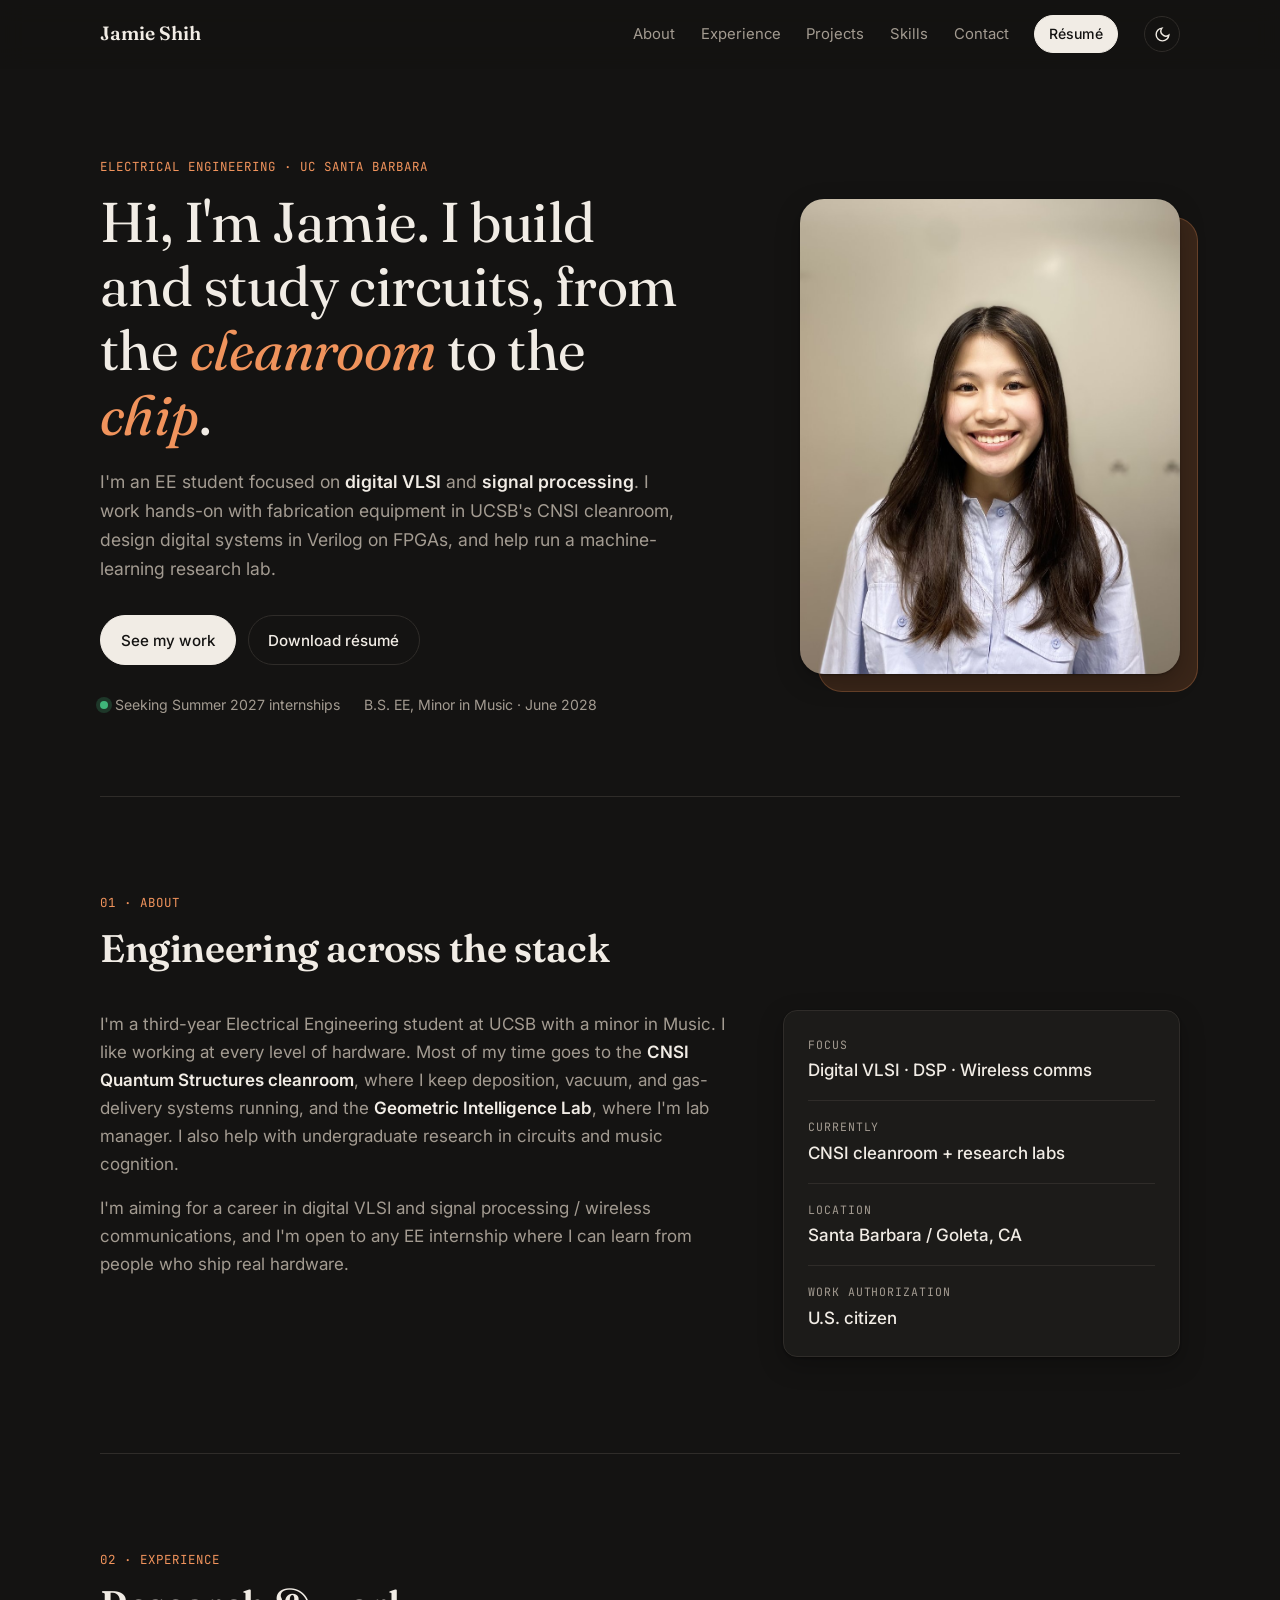
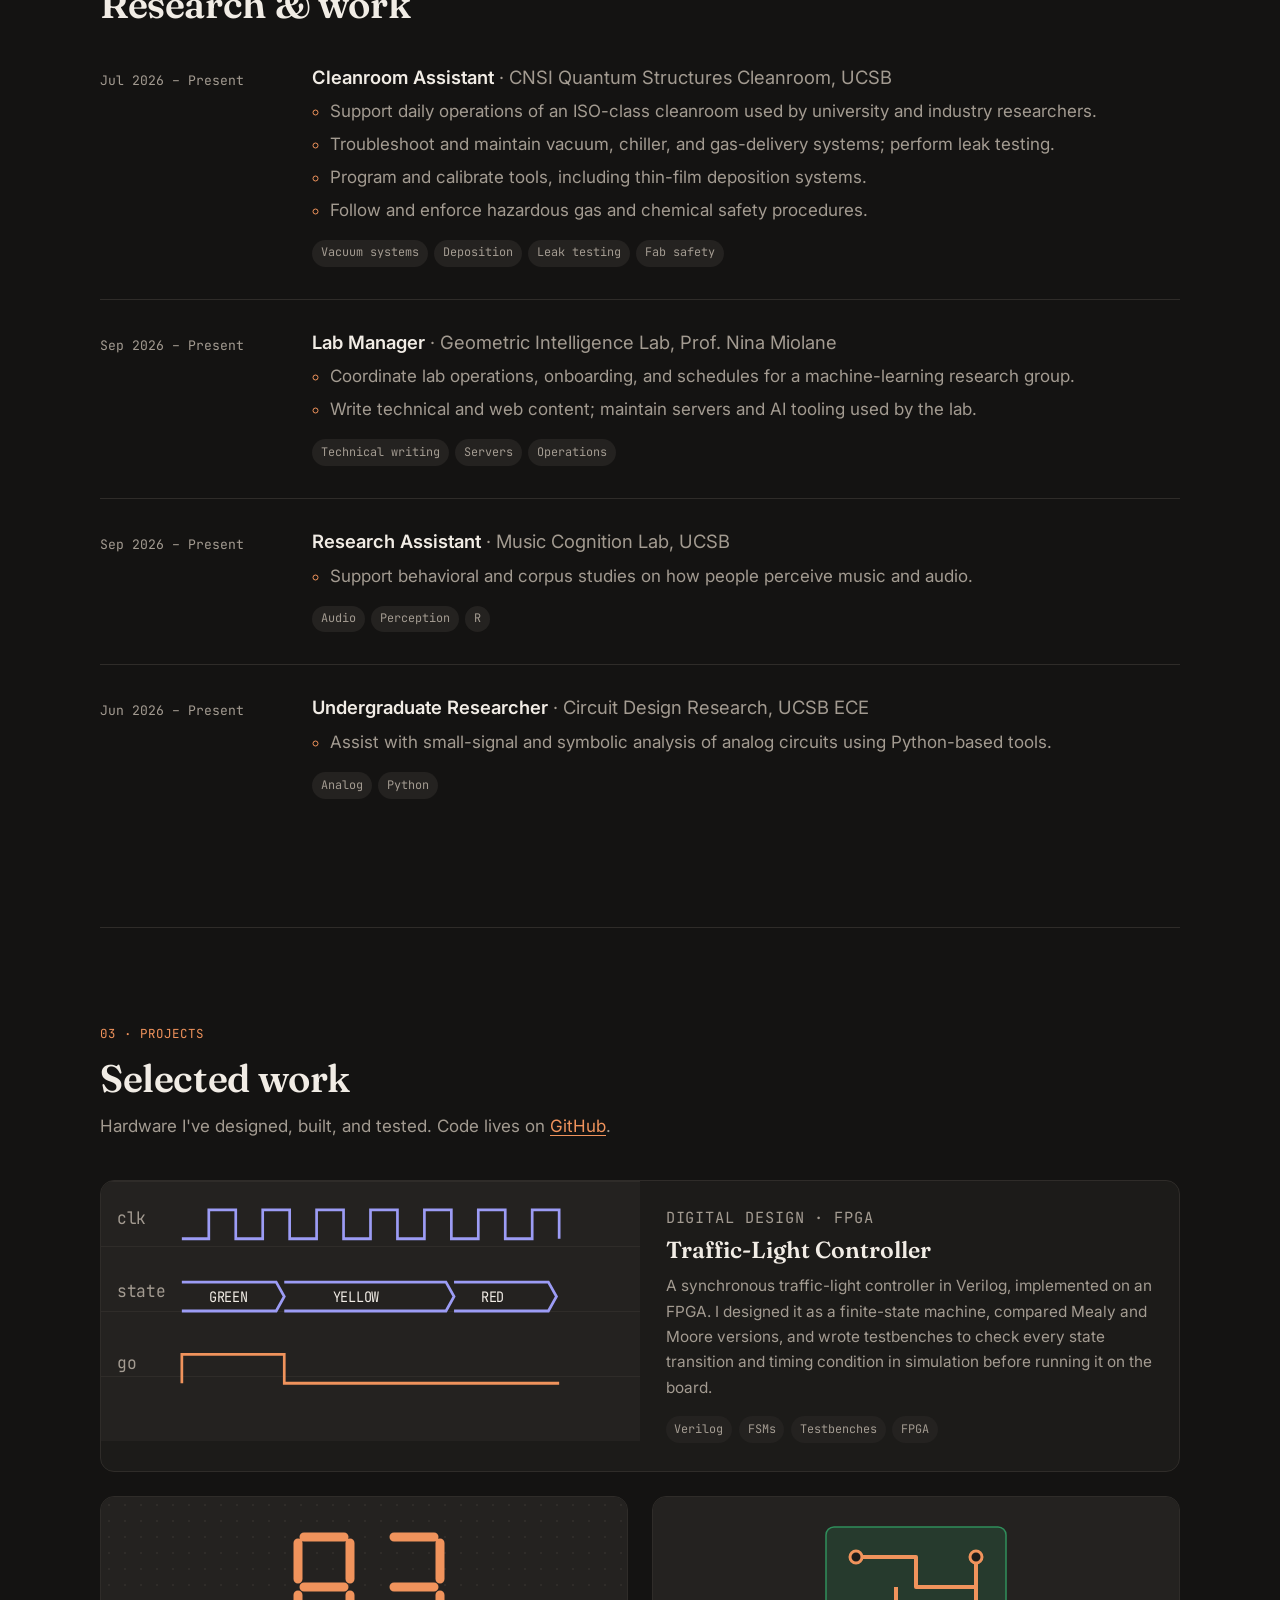
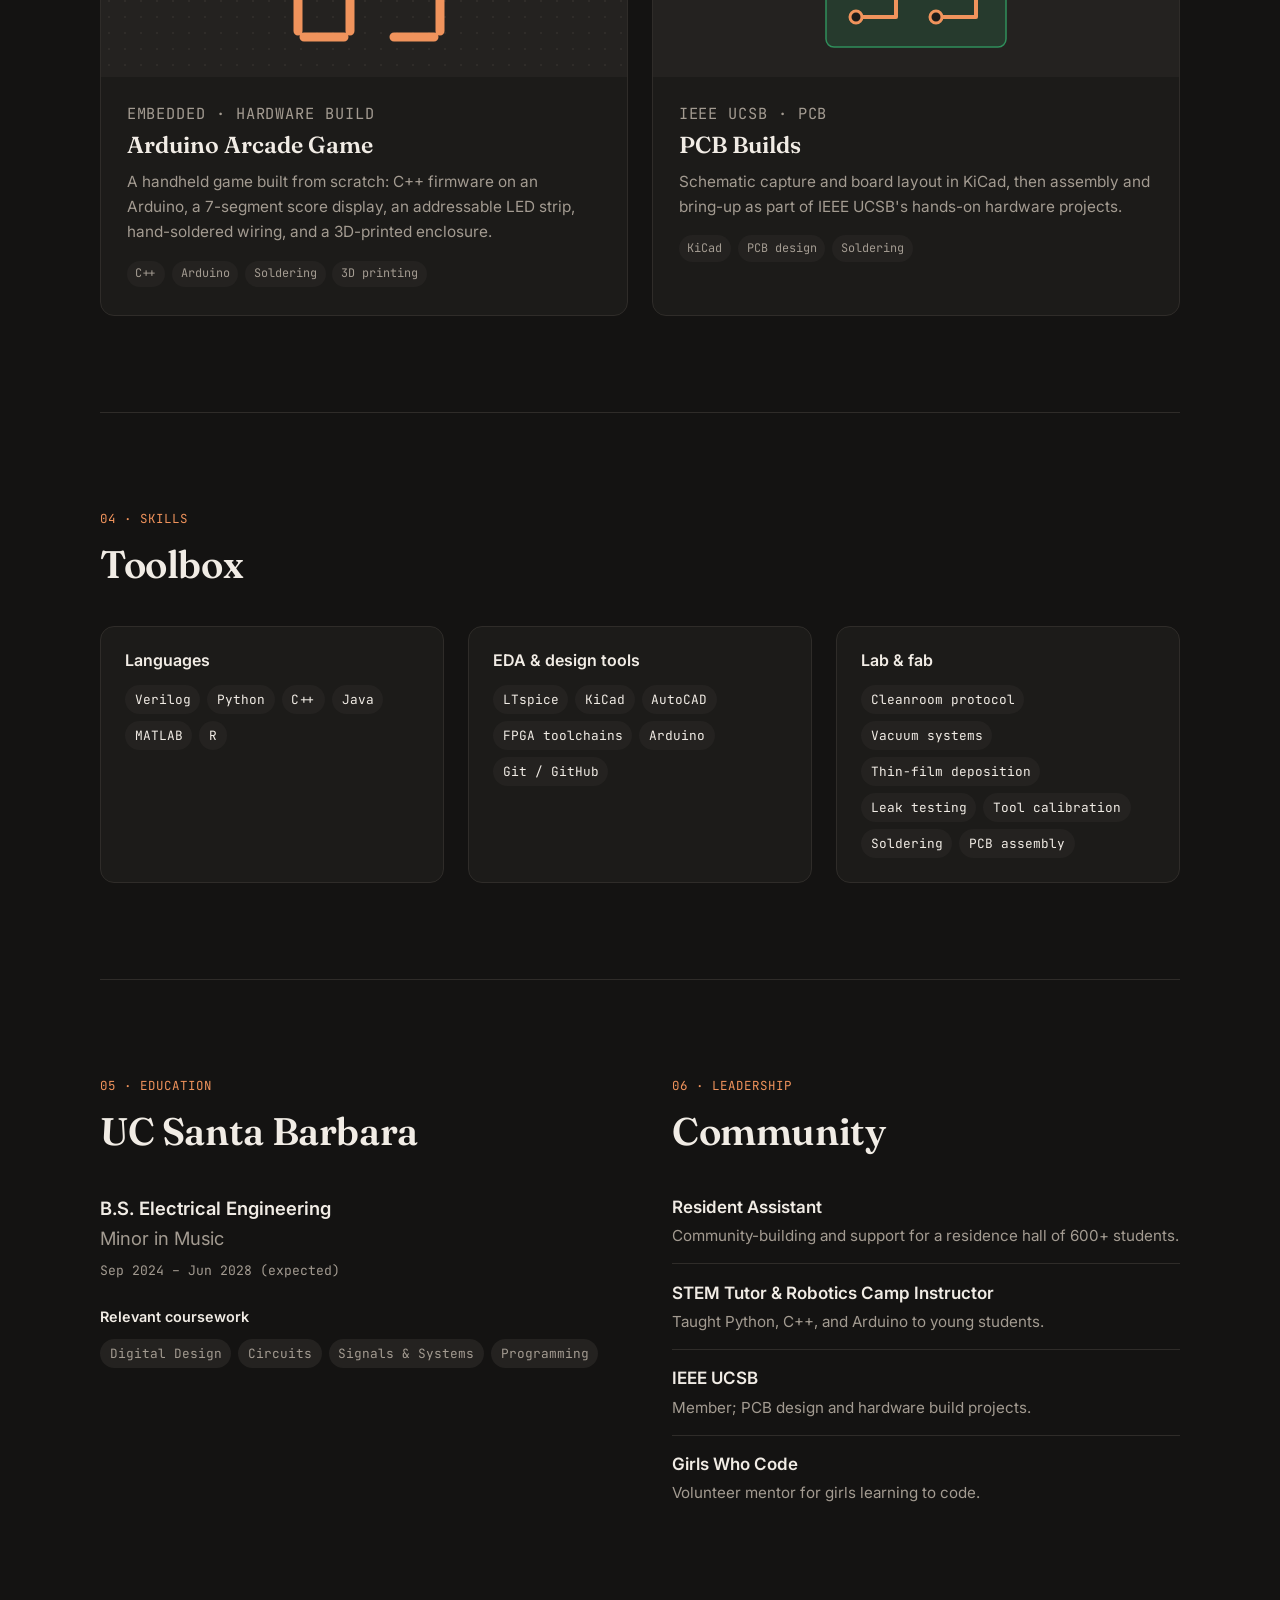
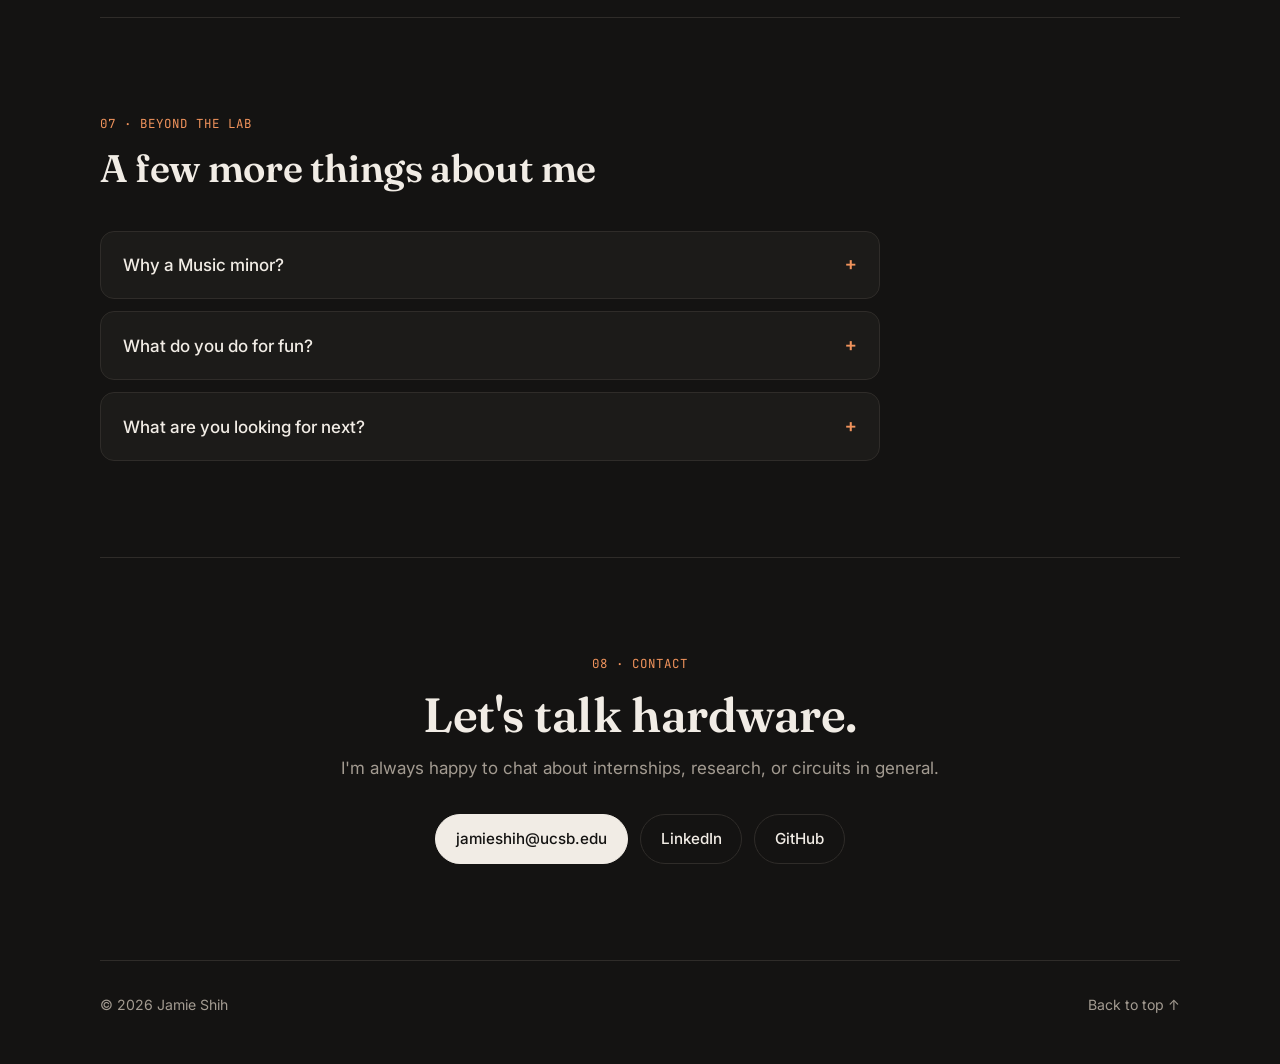
==== commit 1e5ed837: "Add files via upload" ====
--- a/index.html
+++ b/index.html
@@ -1,14 +1,15 @@
 <!DOCTYPE html>
-<html lang="en">
+<html lang="en" data-theme="dark">
 <head>
   <meta charset="UTF-8">
   <meta name="viewport" content="width=device-width, initial-scale=1.0">
+  <meta name="theme-color" content="#121118">
   <title>Jamie Shih · Electrical Engineering</title>
   <meta name="description" content="Jamie Shih — Electrical Engineering student at UC Santa Barbara working on digital VLSI, signal processing, and cleanroom fabrication.">
   <meta property="og:title" content="Jamie Shih · Electrical Engineering">
   <meta property="og:description" content="EE @ UCSB · Digital VLSI, signal processing, cleanroom fabrication.">
   <meta property="og:image" content="images/jamie.jpg">
-  <link rel="icon" href="data:image/svg+xml,%3Csvg xmlns='http://www.w3.org/2000/svg' viewBox='0 0 32 32'%3E%3Crect width='32' height='32' rx='8' fill='%23e8894a'/%3E%3Ctext x='16' y='22' font-family='Arial' font-weight='700' font-size='15' text-anchor='middle' fill='white'%3EJS%3C/text%3E%3C/svg%3E">
+  <link rel="icon" href="data:image/svg+xml,%3Csvg xmlns='http://www.w3.org/2000/svg' viewBox='0 0 32 32'%3E%3Crect width='32' height='32' rx='8' fill='%236c4ccf'/%3E%3Ctext x='16' y='22' font-family='Arial' font-weight='700' font-size='15' text-anchor='middle' fill='white'%3EJS%3C/text%3E%3C/svg%3E">
   <link rel="preconnect" href="https://fonts.googleapis.com">
   <link rel="preconnect" href="https://fonts.gstatic.com" crossorigin>
   <link href="https://fonts.googleapis.com/css2?family=Fraunces:opsz,wght@9..144,400;9..144,600&family=Inter:wght@400;500;600&family=JetBrains+Mono:wght@400;500&display=swap" rel="stylesheet">
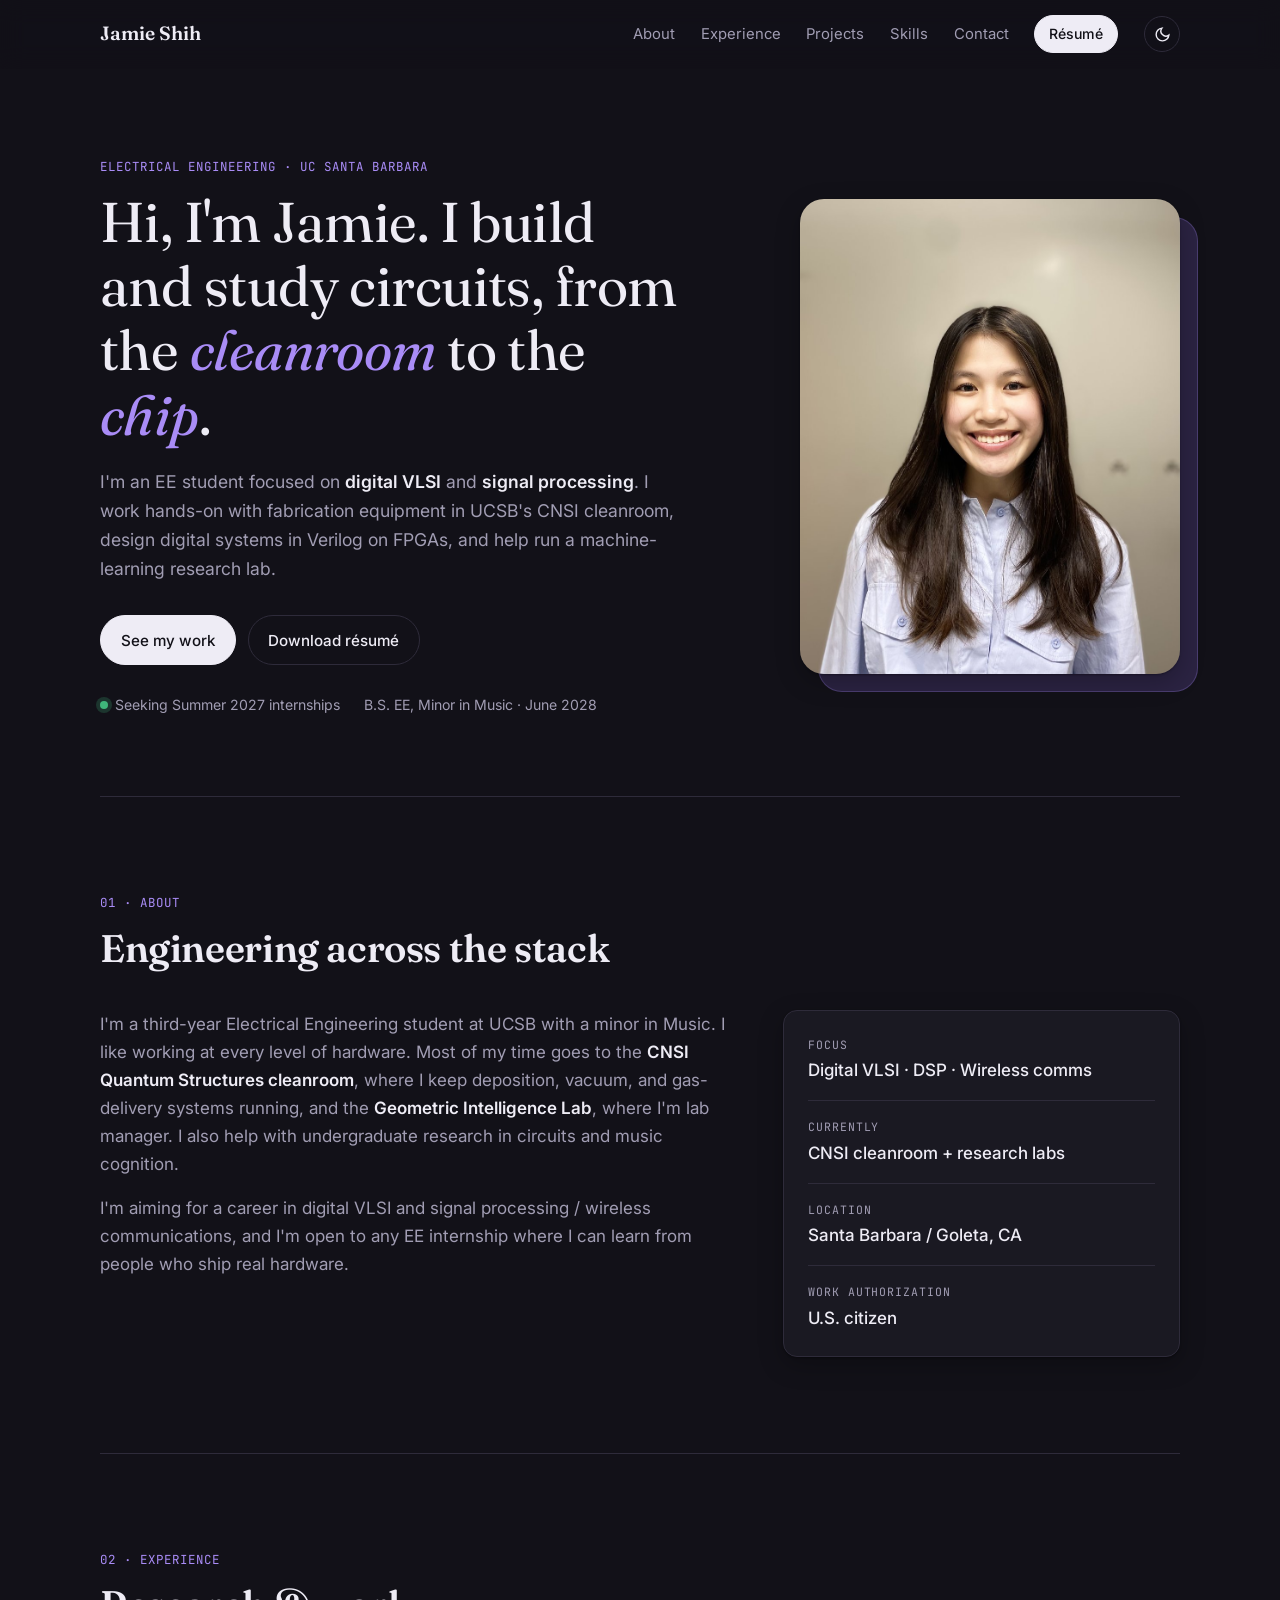
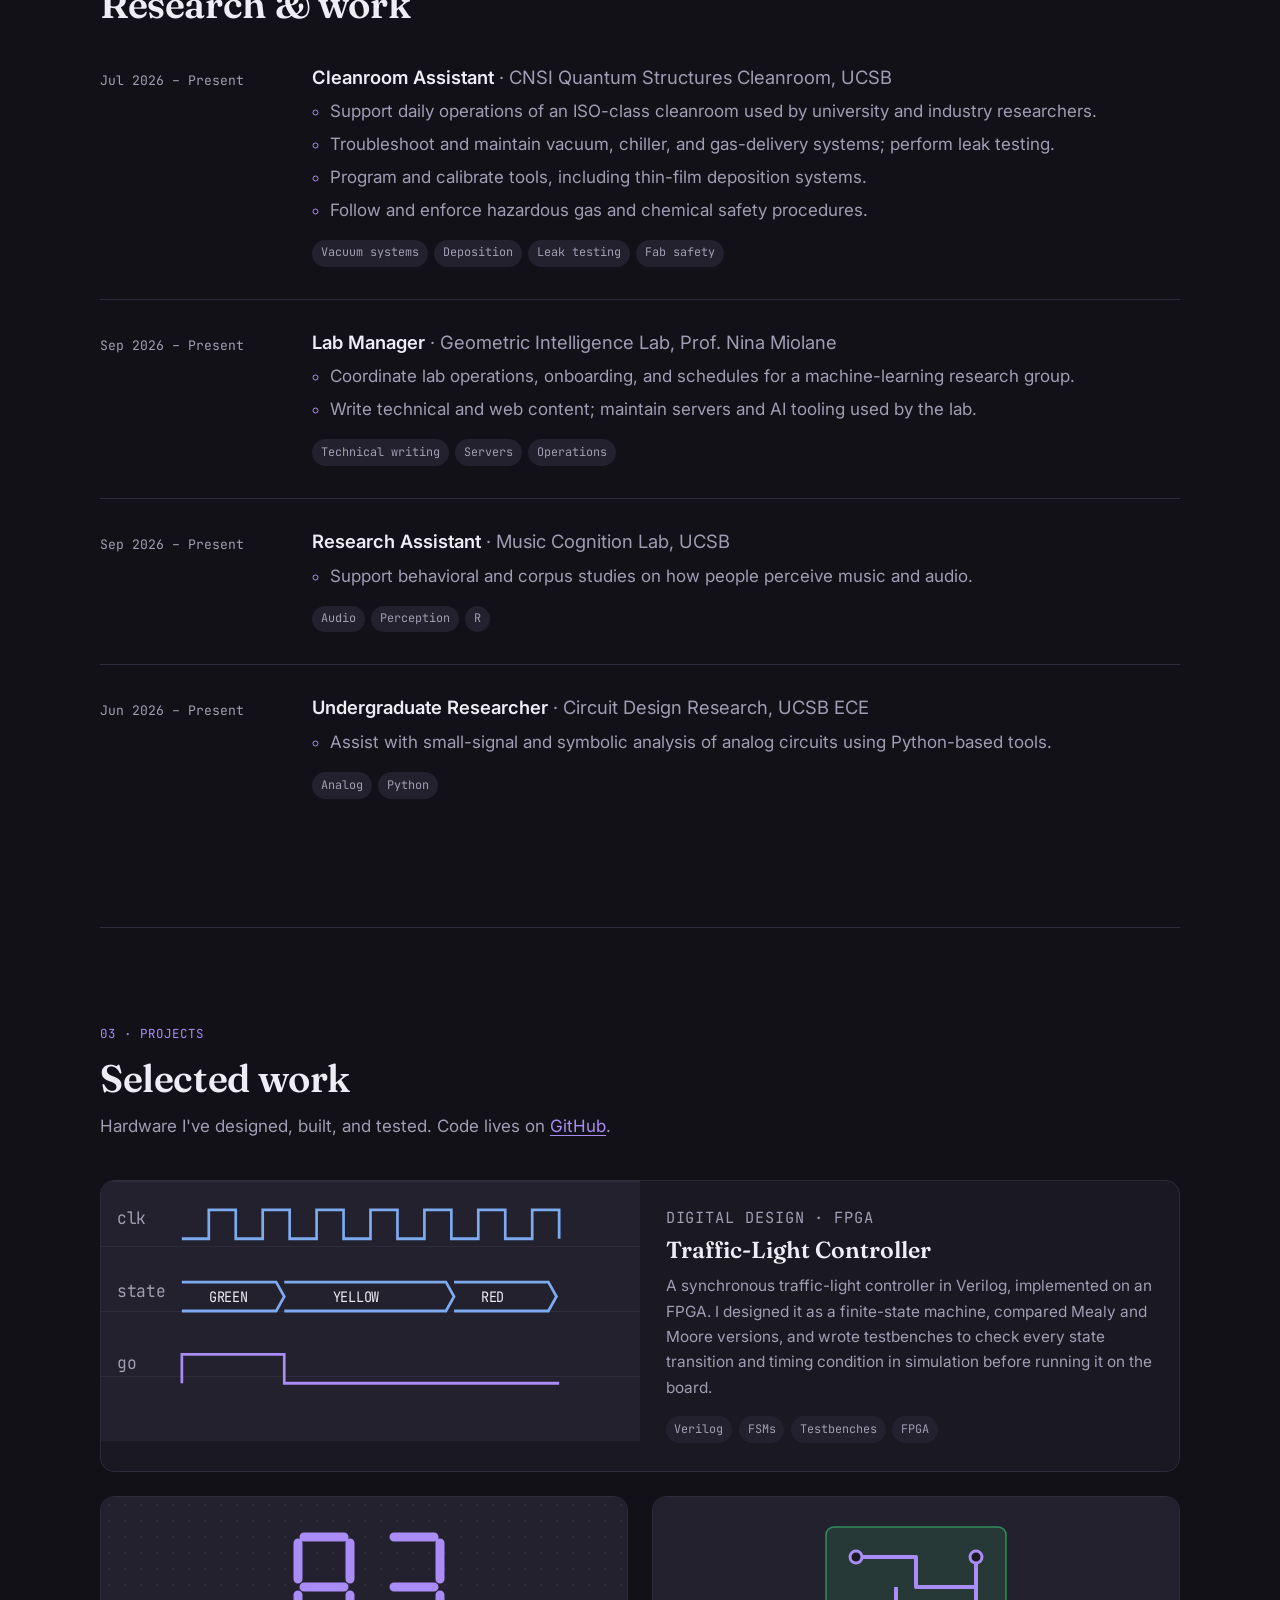
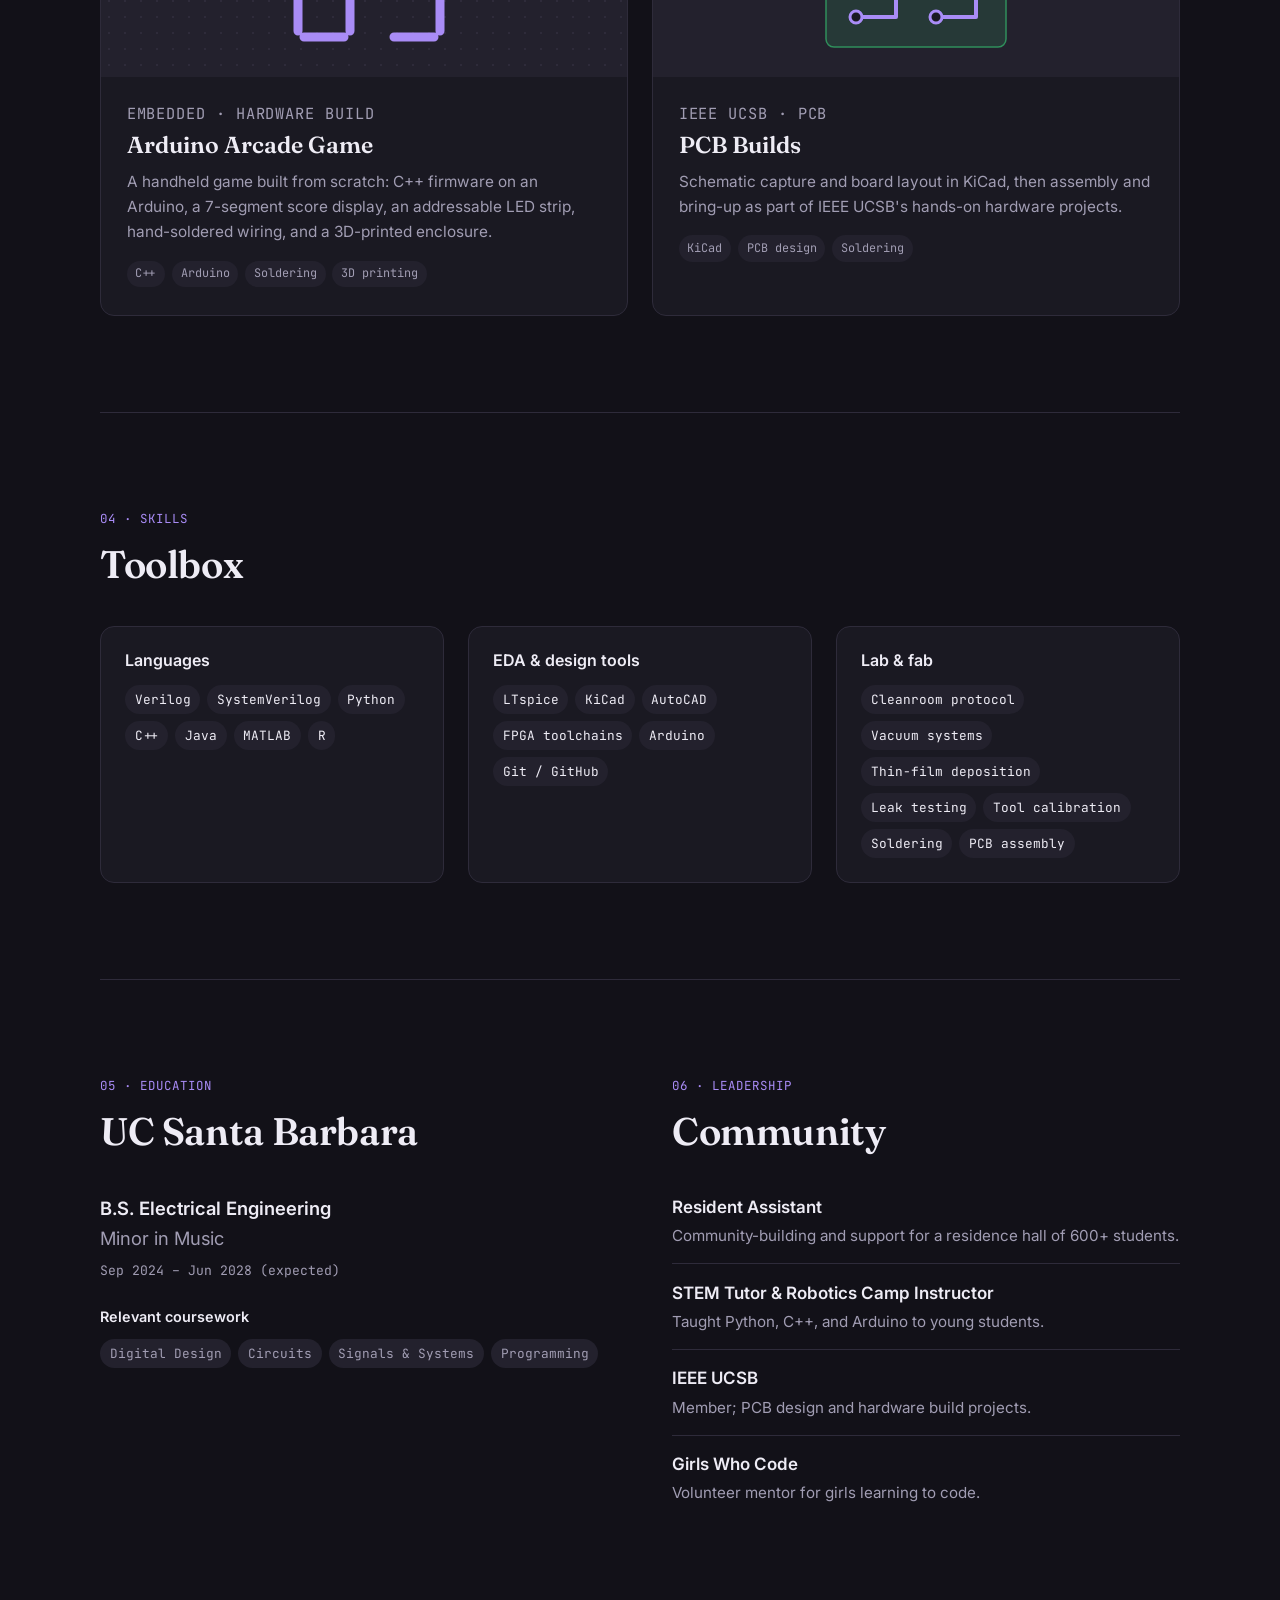
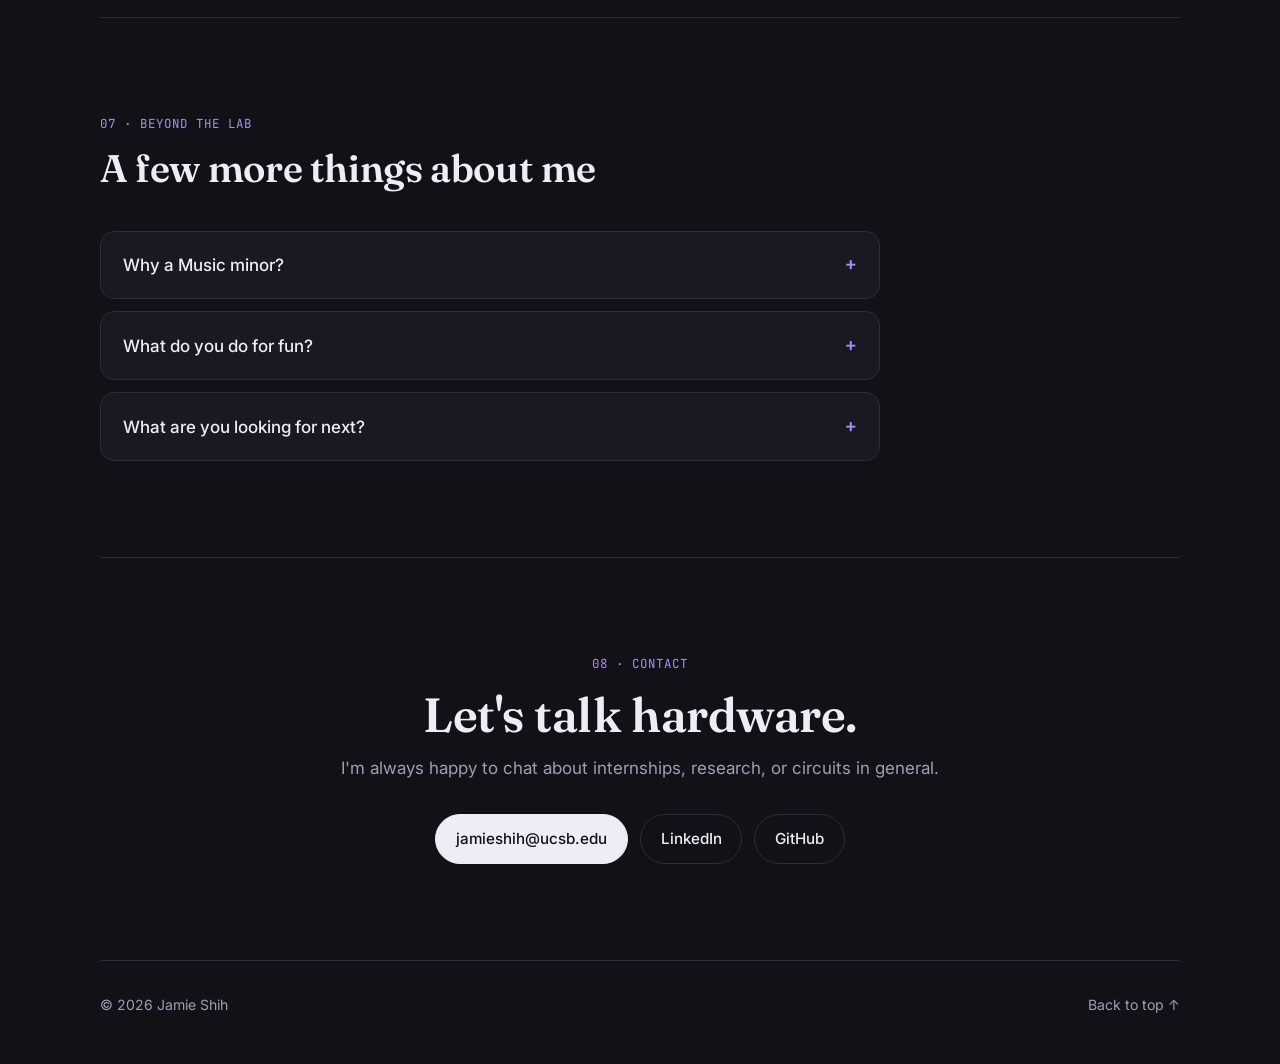
==== commit 91e4eb1f: "Add files via upload" ====
--- a/index.html
+++ b/index.html
@@ -161,7 +161,7 @@
       <div class="section__head">
         <p class="eyebrow">03 · Projects</p>
         <h2>Selected work</h2>
-        <p class="section__sub">Hardware I've designed, built, and tested. Code lives on <a href="https://github.com/jamiedshih" target="_blank" rel="noopener">GitHub</a>.</p>
+        <p class="section__sub">Hardware I've designed, built, and tested. Code lives on <a href="https://github.com/jamiexshih" target="_blank" rel="noopener">GitHub</a>.</p>
       </div>
 
       <div class="projects">
@@ -186,7 +186,7 @@
             <h3>Traffic-Light Controller</h3>
             <p>A synchronous traffic-light controller in Verilog, implemented on an FPGA. I designed it as a finite-state machine, compared Mealy and Moore versions, and wrote testbenches to check every state transition and timing condition in simulation before running it on the board.</p>
             <p class="tags"><span>Verilog</span><span>FSMs</span><span>Testbenches</span><span>FPGA</span></p>
-            <!-- <a class="card__link" href="https://github.com/jamiedshih/REPO">View code →</a> -->
+            <!-- <a class="card__link" href="https://github.com/jamiexshih/REPO">View code →</a> -->
           </div>
         </article>
 
@@ -235,7 +235,7 @@
       <div class="skills">
         <div class="skill-group">
           <h3>Languages</h3>
-          <p class="chips"><span>Verilog</span><span>Python</span><span>C++</span><span>Java</span><span>MATLAB</span><span>R</span></p>
+          <p class="chips"><span>Verilog</span><span>SystemVerilog</span><span>Python</span><span>C++</span><span>Java</span><span>MATLAB</span><span>R</span></p>
         </div>
         <div class="skill-group">
           <h3>EDA &amp; design tools</h3>
@@ -311,7 +311,7 @@
         <a class="btn" href="mailto:jamieshih@ucsb.edu">jamieshih@ucsb.edu</a>
         <!-- TODO: replace with your LinkedIn profile URL -->
         <a class="btn btn--ghost" href="https://www.linkedin.com/in/YOUR-LINKEDIN" target="_blank" rel="noopener">LinkedIn</a>
-        <a class="btn btn--ghost" href="https://github.com/jamiedshih" target="_blank" rel="noopener">GitHub</a>
+        <a class="btn btn--ghost" href="https://github.com/jamiexshih" target="_blank" rel="noopener">GitHub</a>
       </div>
     </section>
   </main>
--- a/style.css
+++ b/style.css
@@ -3,16 +3,16 @@
    Colors are tokens: edit them here to re-theme the whole site.
    ========================================================== */
 :root {
-  --bg: #faf7f2;
+  --bg: #f8f7fb;
   --surface: #ffffff;
-  --surface-2: #f3eee6;
-  --text: #1d1b19;
-  --muted: #6b645c;
-  --line: #e6dfd4;
-  --accent: #d9713a;        /* warm orange (from your original palette) */
-  --accent-2: #6f6fe0;      /* periwinkle (from your original palette) */
-  --accent-soft: #fbe7d9;
-  --shadow: 0 1px 2px rgba(40, 30, 20, .04), 0 8px 24px rgba(40, 30, 20, .06);
+  --surface-2: #efedf6;
+  --text: #1b1a22;
+  --muted: #625f70;
+  --line: #e3e0ec;
+  --accent: #6c4ccf;        /* purple */
+  --accent-2: #3f7fd6;      /* cool blue, secondary */
+  --accent-soft: #ebe5fb;
+  --shadow: 0 1px 2px rgba(30, 20, 60, .05), 0 8px 24px rgba(30, 20, 60, .07);
 
   --serif: 'Fraunces', Georgia, serif;
   --sans: 'Inter', system-ui, -apple-system, 'Segoe UI', sans-serif;
@@ -23,16 +23,16 @@
 
 @media (prefers-color-scheme: dark) {
   :root:not([data-theme="light"]) {
-    --bg: #141312; --surface: #1c1b19; --surface-2: #242220; --text: #f1ece5;
-    --muted: #a39b91; --line: #2f2c29; --accent: #f0935c; --accent-2: #9c9cf5;
-    --accent-soft: #3a2619; --shadow: 0 1px 2px rgba(0,0,0,.3), 0 8px 24px rgba(0,0,0,.25);
+    --bg: #121118; --surface: #1a1922; --surface-2: #23212d; --text: #eeecf5;
+    --muted: #a19db3; --line: #2e2b3a; --accent: #a98cf6; --accent-2: #7eaaf0;
+    --accent-soft: #2b2342; --shadow: 0 1px 2px rgba(0,0,0,.3), 0 8px 24px rgba(0,0,0,.25);
     color-scheme: dark;
   }
 }
 :root[data-theme="dark"] {
-  --bg: #141312; --surface: #1c1b19; --surface-2: #242220; --text: #f1ece5;
-  --muted: #a39b91; --line: #2f2c29; --accent: #f0935c; --accent-2: #9c9cf5;
-  --accent-soft: #3a2619; --shadow: 0 1px 2px rgba(0,0,0,.3), 0 8px 24px rgba(0,0,0,.25);
+  --bg: #121118; --surface: #1a1922; --surface-2: #23212d; --text: #eeecf5;
+  --muted: #a19db3; --line: #2e2b3a; --accent: #a98cf6; --accent-2: #7eaaf0;
+  --accent-soft: #2b2342; --shadow: 0 1px 2px rgba(0,0,0,.3), 0 8px 24px rgba(0,0,0,.25);
   color-scheme: dark;
 }
 
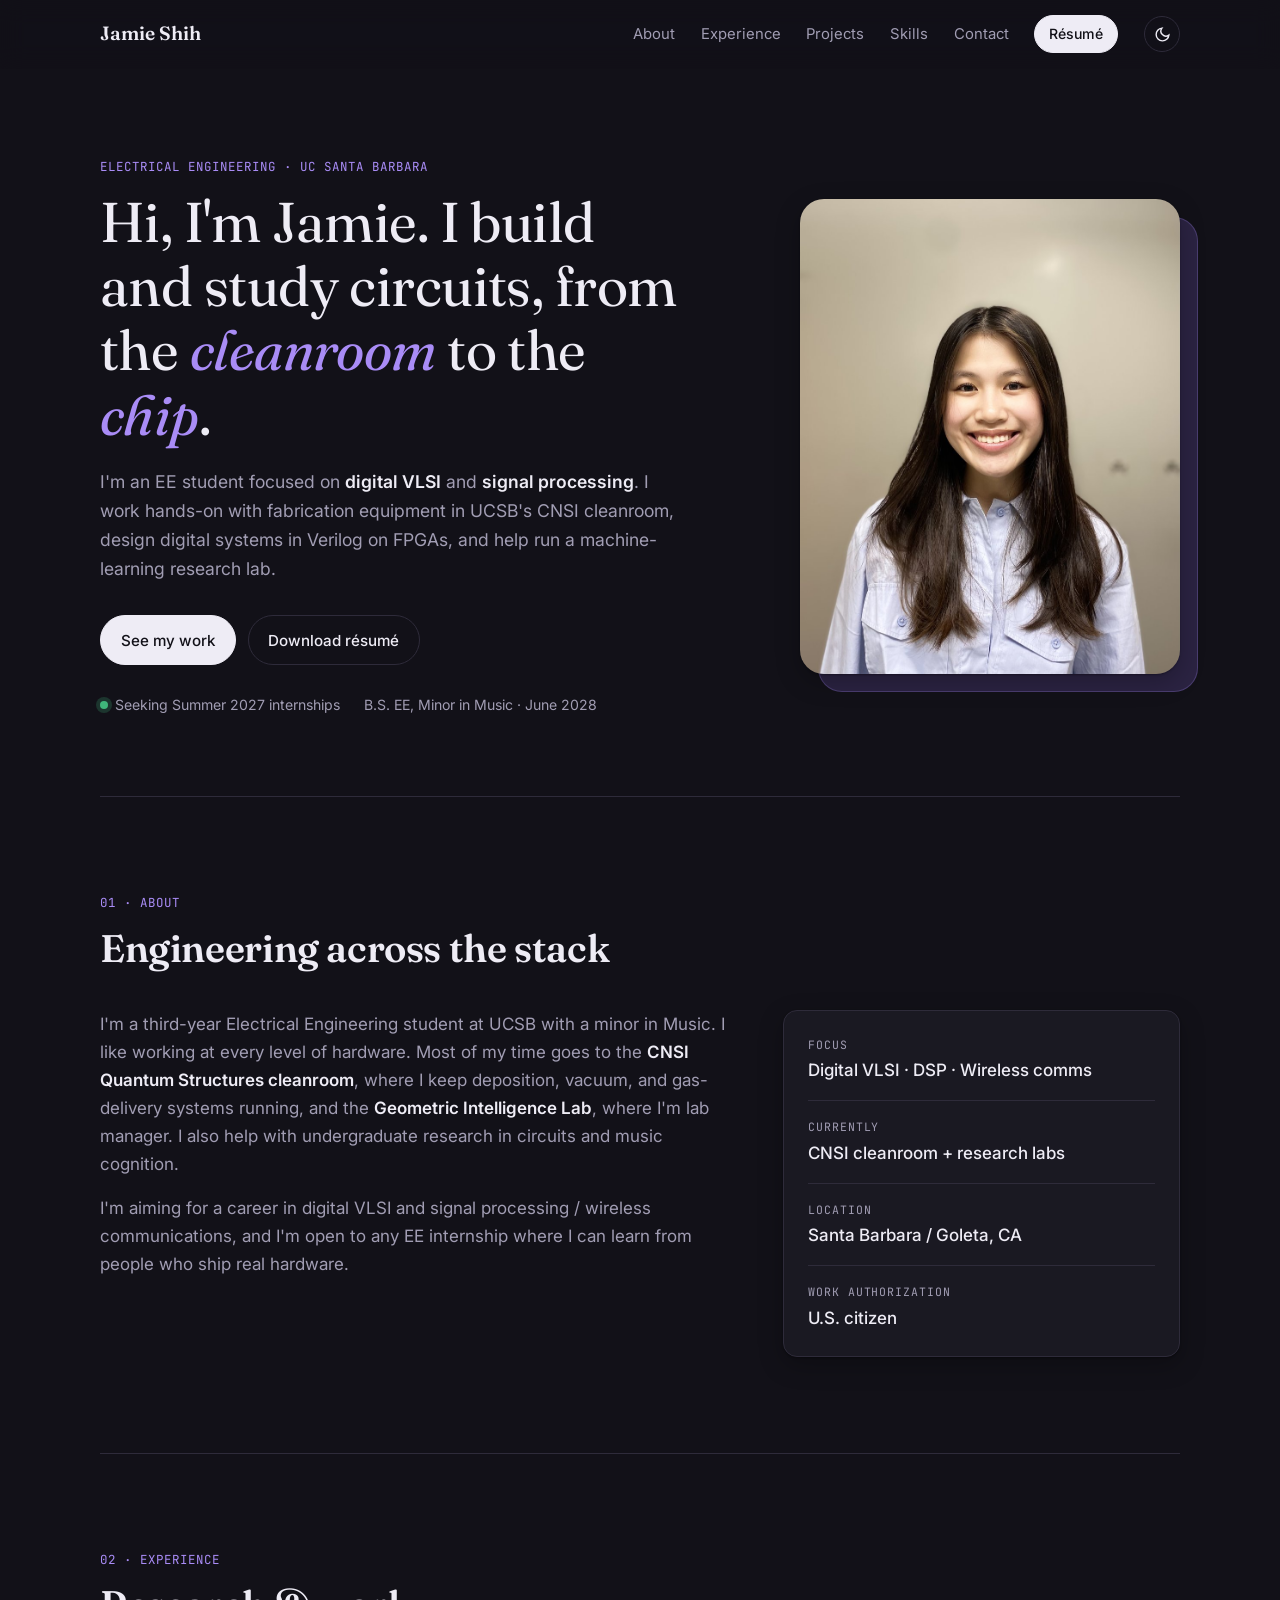
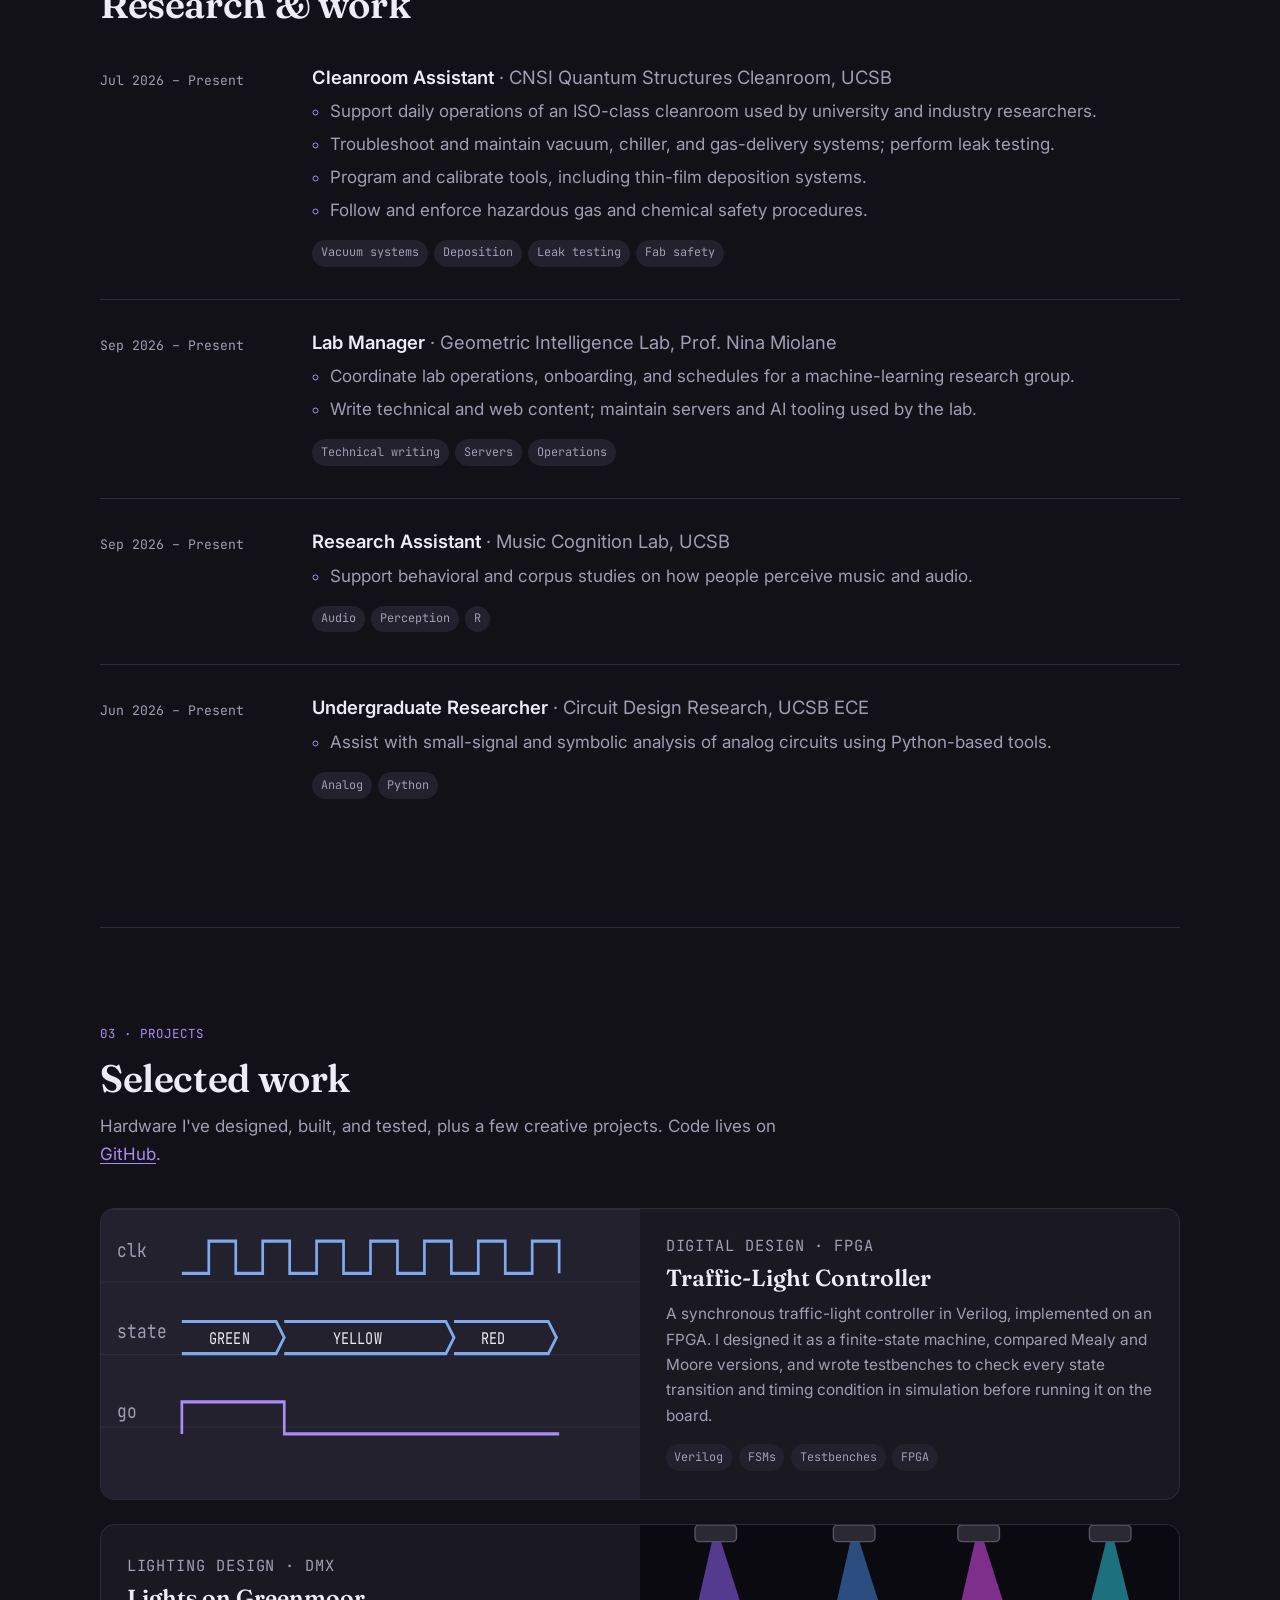
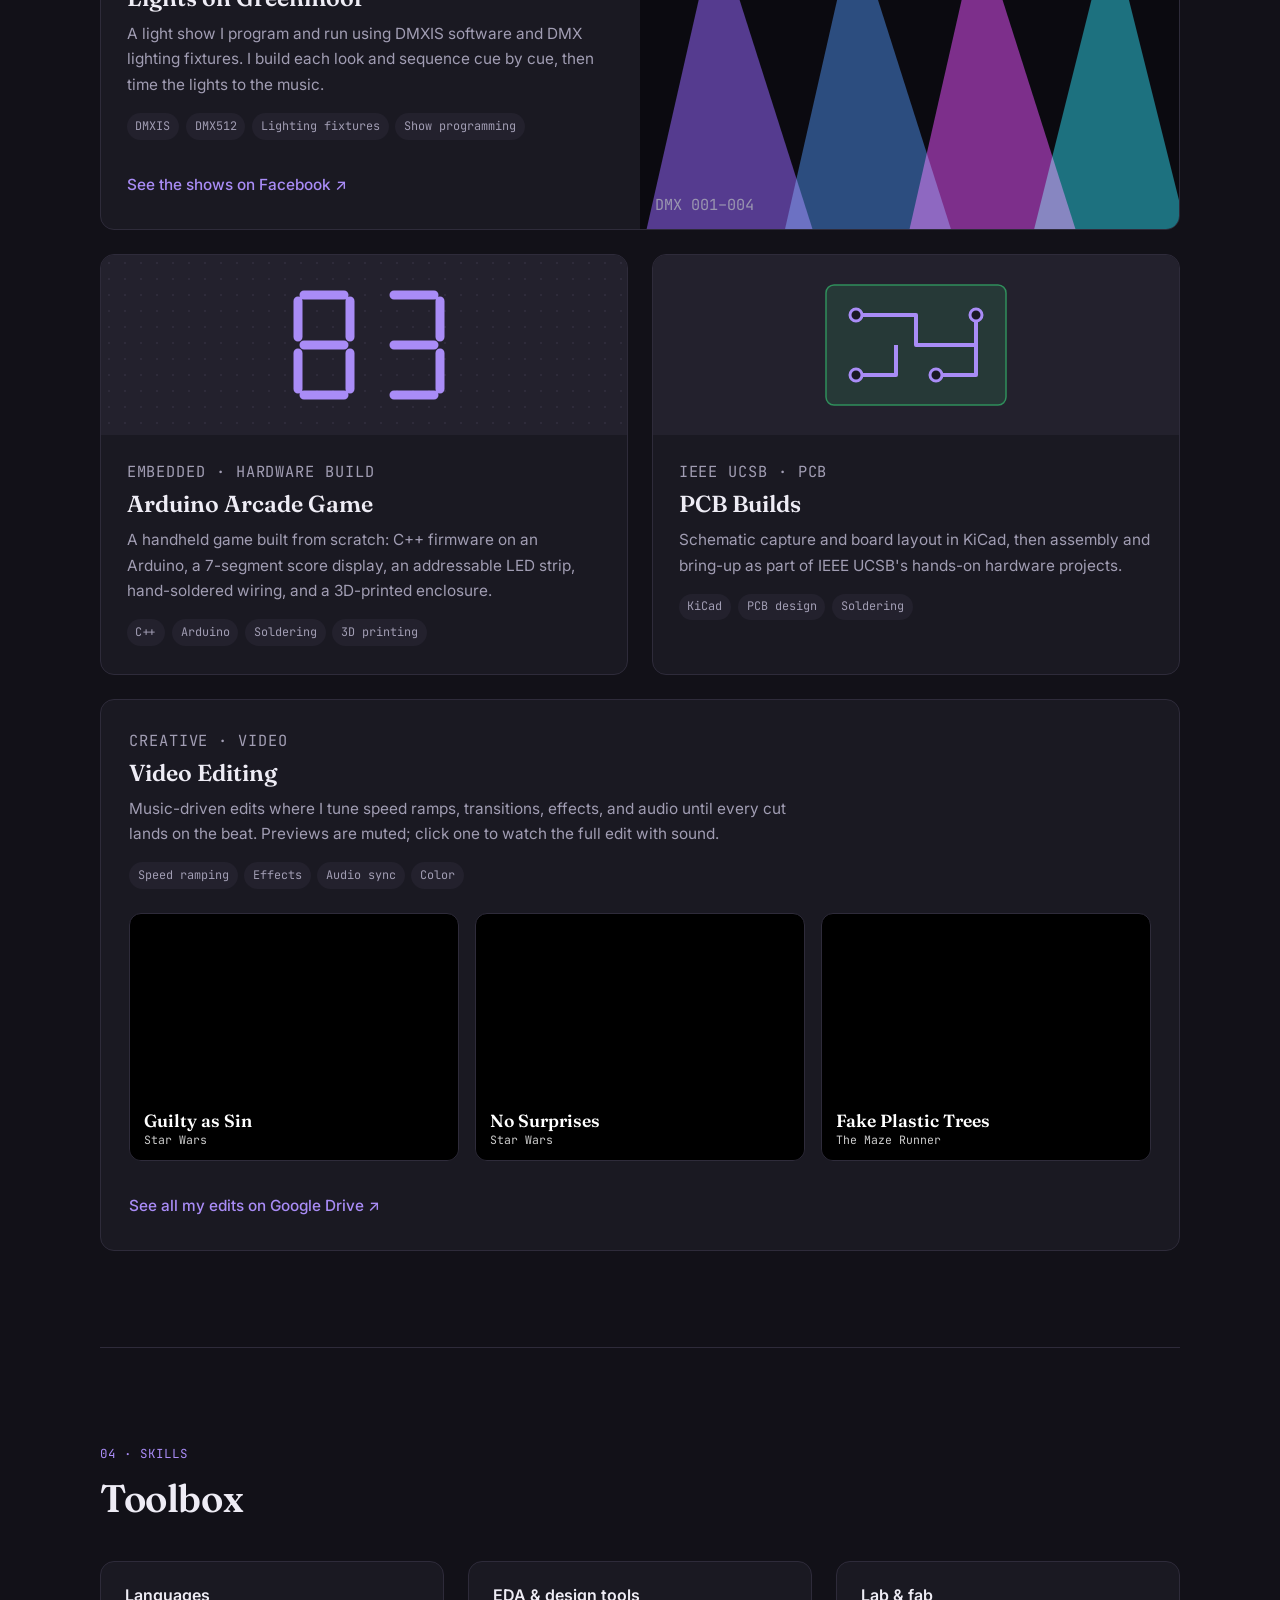
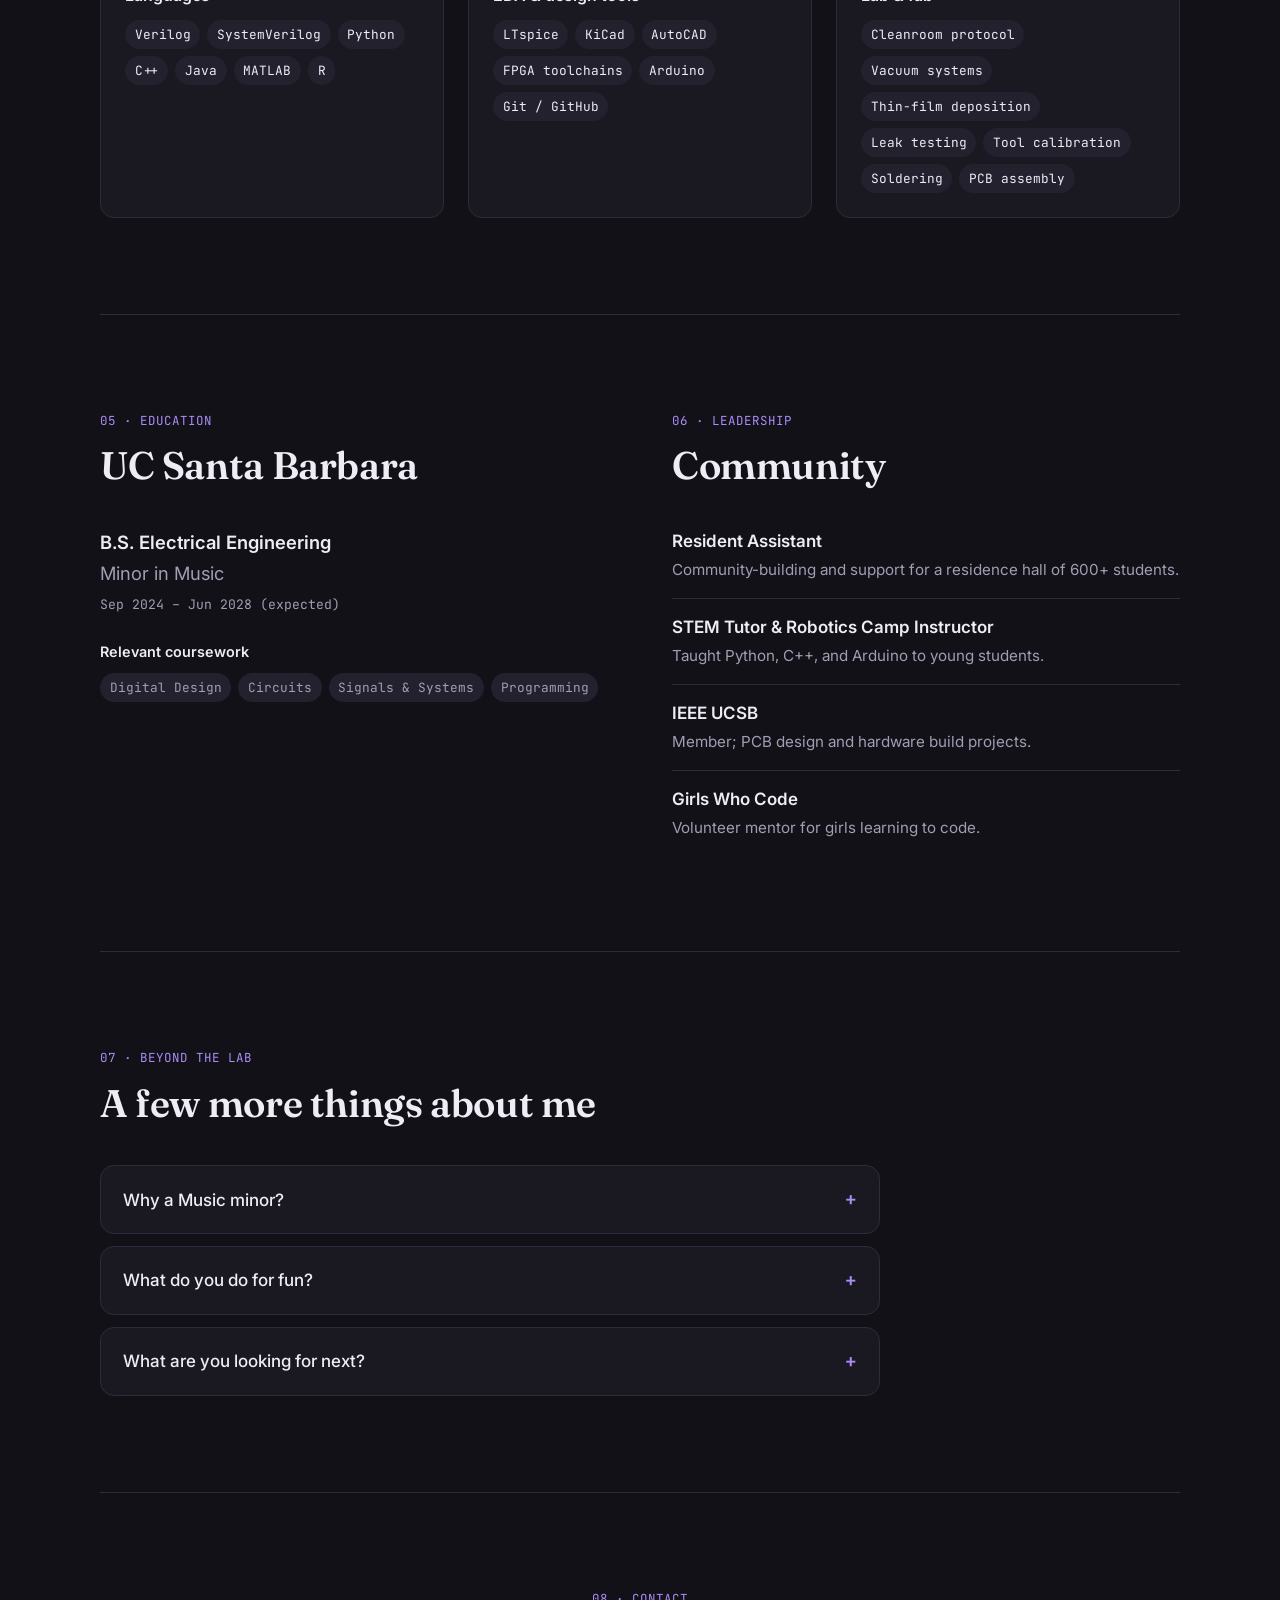
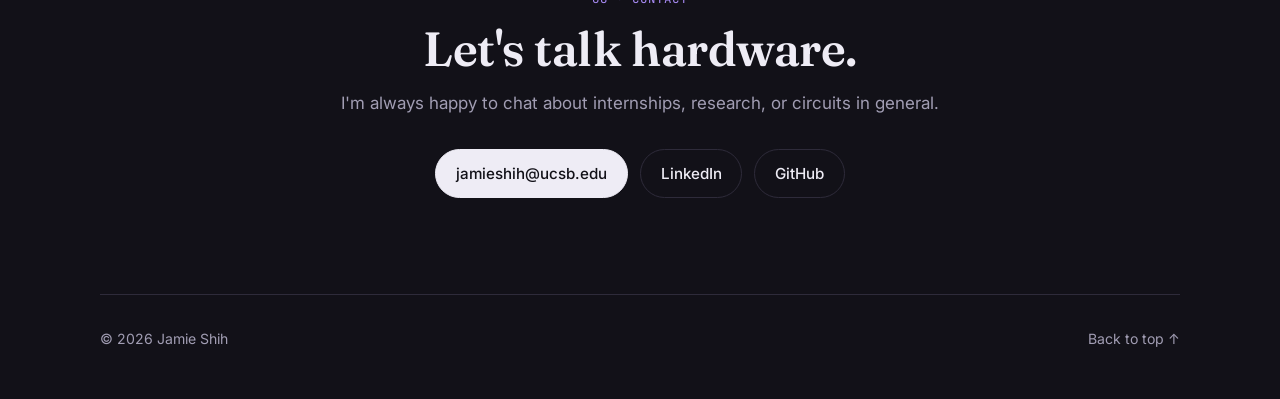
==== commit 3be4c35c: "Add files via upload" ====
--- a/index.html
+++ b/index.html
@@ -161,7 +161,7 @@
       <div class="section__head">
         <p class="eyebrow">03 · Projects</p>
         <h2>Selected work</h2>
-        <p class="section__sub">Hardware I've designed, built, and tested. Code lives on <a href="https://github.com/jamiexshih" target="_blank" rel="noopener">GitHub</a>.</p>
+        <p class="section__sub">Hardware I've designed, built, and tested, plus a few creative projects. Code lives on <a href="https://github.com/jamiexshih" target="_blank" rel="noopener">GitHub</a>.</p>
       </div>
 
       <div class="projects">
@@ -190,6 +190,36 @@
           </div>
         </article>
 
+        <article class="card card--feature card--reverse">
+          <!-- To show a video here, replace the <svg> with:
+               <video src="videos/lightshow.mp4" poster="images/lightshow.jpg" autoplay muted loop playsinline></video> -->
+          <div class="card__media card__media--stage" aria-hidden="true">
+            <svg viewBox="0 0 400 220" preserveAspectRatio="xMidYMid slice">
+              <g class="beams">
+                <path class="b1" d="M60 0 L10 220 H130 Z"/>
+                <path class="b2" d="M160 0 L110 220 H230 Z"/>
+                <path class="b3" d="M250 0 L200 220 H320 Z"/>
+                <path class="b4" d="M345 0 L290 220 H400 Z"/>
+              </g>
+              <g class="fixtures">
+                <rect x="45" y="0" width="30" height="12" rx="3"/><rect x="145" y="0" width="30" height="12" rx="3"/>
+                <rect x="235" y="0" width="30" height="12" rx="3"/><rect x="330" y="0" width="30" height="12" rx="3"/>
+              </g>
+              <g class="dmx">
+                <text x="16" y="206">DMX 001–004</text>
+              </g>
+            </svg>
+          </div>
+          <div class="card__body">
+            <p class="card__kicker">Lighting design · DMX</p>
+            <h3>Lights on Greenmoor</h3>
+            <!-- Check this description and add details: how many fixtures/channels, how long each show runs, how many shows. -->
+            <p>A light show I program and run using DMXIS software and DMX lighting fixtures. I build each look and sequence cue by cue, then time the lights to the music.</p>
+            <p class="tags"><span>DMXIS</span><span>DMX512</span><span>Lighting fixtures</span><span>Show programming</span></p>
+            <p class="card__links"><a class="card__link" href="https://www.facebook.com/p/Lights-on-Greenmoor-100088419817607/" target="_blank" rel="noopener">See the shows on Facebook ↗</a></p>
+          </div>
+        </article>
+
         <article class="card">
           <div class="card__media card__media--grid" aria-hidden="true">
             <svg viewBox="0 0 400 180">
@@ -224,6 +254,39 @@
           </div>
         </article>
       </div>
+
+      <article class="card card--wide">
+        <div class="card__body">
+          <p class="card__kicker">Creative · Video</p>
+          <h3>Video Editing</h3>
+          <p>Music-driven edits where I tune speed ramps, transitions, effects, and audio until every cut lands on the beat. Previews are muted; click one to watch the full edit with sound.</p>
+          <p class="tags"><span>Speed ramping</span><span>Effects</span><span>Audio sync</span><span>Color</span></p>
+          <div class="reels">
+            <a class="reel" href="https://drive.google.com/drive/folders/1jq04JlApje48uS0ROZpuoHfHJ_nG6YZg?usp=sharing" target="_blank" rel="noopener">
+              <video muted loop playsinline preload="none" poster="images/edit-guilty-as-sin.jpg" aria-label="Preview of my Guilty as Sin edit">
+                <source src="videos/edit-guilty-as-sin.mp4" type="video/mp4">
+              </video>
+              <span class="reel__cap"><strong>Guilty as Sin</strong><span>Star Wars</span></span>
+              <span class="reel__play">▶ Watch with sound</span>
+            </a>
+            <a class="reel" href="https://drive.google.com/drive/folders/1jq04JlApje48uS0ROZpuoHfHJ_nG6YZg?usp=sharing" target="_blank" rel="noopener">
+              <video muted loop playsinline preload="none" poster="images/edit-no-surprises.jpg" aria-label="Preview of my No Surprises edit">
+                <source src="videos/edit-no-surprises.mp4" type="video/mp4">
+              </video>
+              <span class="reel__cap"><strong>No Surprises</strong><span>Star Wars</span></span>
+              <span class="reel__play">▶ Watch with sound</span>
+            </a>
+            <a class="reel" href="https://drive.google.com/drive/folders/1jq04JlApje48uS0ROZpuoHfHJ_nG6YZg?usp=sharing" target="_blank" rel="noopener">
+              <video muted loop playsinline preload="none" poster="images/edit-fake-plastic-trees.jpg" aria-label="Preview of my Fake Plastic Trees edit">
+                <source src="videos/edit-fake-plastic-trees.mp4" type="video/mp4">
+              </video>
+              <span class="reel__cap"><strong>Fake Plastic Trees</strong><span>The Maze Runner</span></span>
+              <span class="reel__play">▶ Watch with sound</span>
+            </a>
+          </div>
+          <p class="card__links"><a class="card__link" href="https://drive.google.com/drive/folders/1jq04JlApje48uS0ROZpuoHfHJ_nG6YZg?usp=sharing" target="_blank" rel="noopener">See all my edits on Google Drive ↗</a></p>
+        </div>
+      </article>
     </section>
 
     <!-- ============ SKILLS ============ -->
@@ -293,7 +356,7 @@
         </details>
         <details>
           <summary>What do you do for fun?</summary>
-          <p>Video editing is my most consistent hobby: tweaking velocity, effects, and audio until a clip feels right. I'm also a big Star Wars fan, and I like channeling that into the things I design and build.</p>
+          <p>Video editing is my most consistent hobby: tweaking velocity, effects, and audio until a clip feels right (<a href="https://drive.google.com/drive/folders/1jq04JlApje48uS0ROZpuoHfHJ_nG6YZg?usp=sharing" target="_blank" rel="noopener">see some of my edits</a>). I also program and run the <a href="https://www.facebook.com/p/Lights-on-Greenmoor-100088419817607/" target="_blank" rel="noopener">Lights on Greenmoor</a> light show. I'm also a big Star Wars fan, and I like channeling that into the things I design and build.</p>
         </details>
         <details>
           <summary>What are you looking for next?</summary>
@@ -350,6 +413,16 @@
       if (io) { el.classList.add('reveal'); io.observe(el); }
     });
 
+    // Play video previews only while they're on screen (and not for reduced-motion users)
+    const reduce = matchMedia('(prefers-reduced-motion: reduce)').matches;
+    if (!reduce && 'IntersectionObserver' in window) {
+      const vio = new IntersectionObserver(entries => entries.forEach(e => {
+        const v = e.target;
+        if (e.isIntersecting) { v.preload = 'auto'; v.play().catch(() => {}); } else { v.pause(); }
+      }), { threshold: 0.35 });
+      document.querySelectorAll('.reel video').forEach(v => vio.observe(v));
+    }
+
     document.getElementById('year').textContent = new Date().getFullYear();
   </script>
 </body>
--- a/style.css
+++ b/style.css
@@ -203,10 +203,10 @@
 }
 .card:hover { transform: translateY(-4px); box-shadow: var(--shadow); border-color: color-mix(in srgb, var(--accent) 40%, var(--line)); }
 .card--feature { grid-column: 1 / -1; flex-direction: row; }
-.card--feature .card__media { flex: 1 1 50%; min-height: 260px; }
+.card--feature .card__media { flex: 1 1 50%; min-height: 260px; height: auto; }
 .card--feature .card__body { flex: 1 1 50%; align-self: center; }
 .card__media { height: 180px; background: var(--surface-2); position: relative; overflow: hidden; }
-.card__media img { width: 100%; height: 100%; object-fit: cover; }
+.card__media img, .card__media video { width: 100%; height: 100%; object-fit: cover; display: block; }
 .card__media svg { width: 100%; height: 100%; }
 .card__body { padding: 1.5rem 1.6rem 1.75rem; }
 .card__kicker { font-family: var(--mono); font-size: .74rem; color: var(--accent); text-transform: uppercase; letter-spacing: .06em; margin-bottom: .4rem; }
@@ -232,6 +232,47 @@
 .card__media--pcb .trace { fill: none; stroke: var(--accent); stroke-width: 4; stroke-linejoin: round; }
 .card__media--pcb circle { fill: var(--surface); stroke: var(--accent); stroke-width: 3; }
 
+/* Light show + video editing cards */
+.card--reverse { flex-direction: row-reverse; }
+.card__links { margin-top: 1rem; }
+.card__link:hover { text-decoration: underline; text-underline-offset: 3px; }
+.faq a { color: var(--accent); text-underline-offset: 3px; }
+.card__media--stage { background: #0b0a10; }
+.beams path { mix-blend-mode: screen; opacity: .55; animation: pulse 4s ease-in-out infinite; }
+.beams .b1 { fill: #8b5cf6; }
+.beams .b2 { fill: #3f7fd6; animation-delay: -1s; }
+.beams .b3 { fill: #d946ef; animation-delay: -2s; }
+.beams .b4 { fill: #22c3d6; animation-delay: -3s; }
+.fixtures rect { fill: #2b2a33; stroke: #55526a; }
+.dmx text { font-family: var(--mono); font-size: 11px; fill: #9a96b0; }
+@keyframes pulse { 0%, 100% { opacity: .15; } 50% { opacity: .7; } }
+
+/* Video editing reel */
+.card--wide { margin-top: 1.5rem; }
+.card--wide .card__body { padding: 1.75rem 1.75rem 2rem; }
+.card--wide > .card__body > p:not(.tags):not(.card__links):not(.card__kicker) { max-width: 44em; }
+.reels { display: grid; grid-template-columns: repeat(3, 1fr); gap: 1rem; margin-top: 1.5rem; }
+.reel {
+  position: relative; display: block; aspect-ratio: 4 / 3; overflow: hidden;
+  border-radius: 12px; background: #000; text-decoration: none; color: #fff;
+  border: 1px solid var(--line);
+}
+.reel video { width: 100%; height: 100%; object-fit: cover; display: block; transition: transform .4s ease; }
+.reel::after { content: ""; position: absolute; inset: 0; background: linear-gradient(to top, rgba(0,0,0,.75), transparent 55%); pointer-events: none; }
+.reel__cap { position: absolute; left: 14px; bottom: 12px; z-index: 1; display: flex; flex-direction: column; line-height: 1.3; }
+.reel__cap strong { font-family: var(--serif); font-size: 1.1rem; font-weight: 600; }
+.reel__cap span { font-family: var(--mono); font-size: .72rem; opacity: .8; }
+.reel__play {
+  position: absolute; top: 12px; right: 12px; z-index: 1;
+  font-size: .75rem; font-weight: 500; padding: .35em .8em; border-radius: 999px;
+  background: color-mix(in srgb, var(--accent) 85%, transparent); color: #fff;
+  opacity: 0; transform: translateY(-4px); transition: opacity .2s, transform .2s;
+}
+.reel:hover video { transform: scale(1.04); }
+.reel:hover .reel__play, .reel:focus-visible .reel__play { opacity: 1; transform: none; }
+@media (hover: none) { .reel__play { opacity: 1; transform: none; } }
+@media (max-width: 760px) { .reels { grid-template-columns: 1fr; } }
+
 /* Skills */
 .skills { display: grid; grid-template-columns: repeat(3, 1fr); gap: 1.5rem; }
 .skill-group { background: var(--surface); border: 1px solid var(--line); border-radius: var(--radius); padding: 1.5rem; }
@@ -283,6 +324,7 @@
 .reveal { opacity: 0; transform: translateY(16px); transition: opacity .7s ease, transform .7s ease; }
 .reveal.in { opacity: 1; transform: none; }
 @media (prefers-reduced-motion: reduce) {
+  .beams path { animation: none; opacity: .45; }
   html { scroll-behavior: auto; }
   .reveal { opacity: 1; transform: none; transition: none; }
   .card, .btn { transition: none; }
@@ -292,6 +334,7 @@
 @media (max-width: 900px) {
   .about, .two-col { grid-template-columns: 1fr; gap: 2.5rem; }
   .skills, .projects { grid-template-columns: 1fr 1fr; }
+  .card--reverse { flex-direction: column; }
   .card--feature { flex-direction: column; }
   .card--feature .card__media { min-height: 200px; }
 }
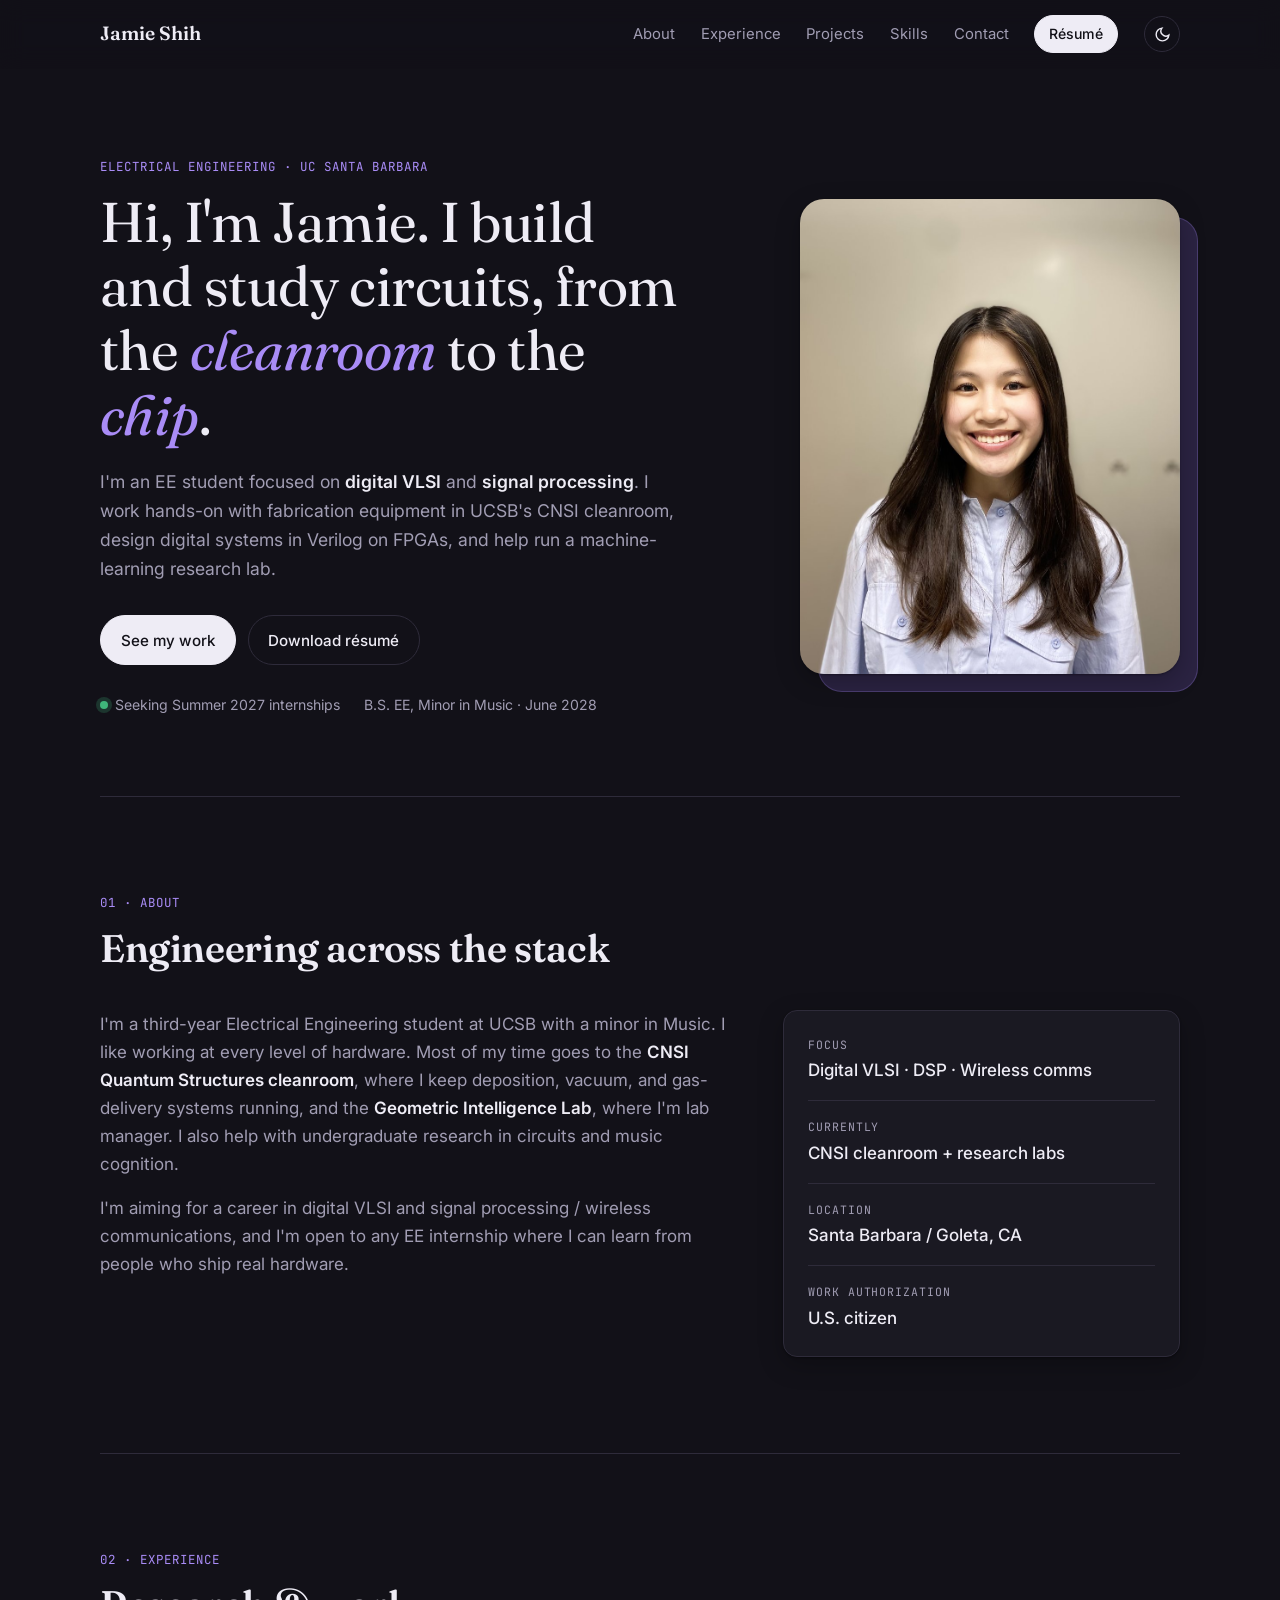
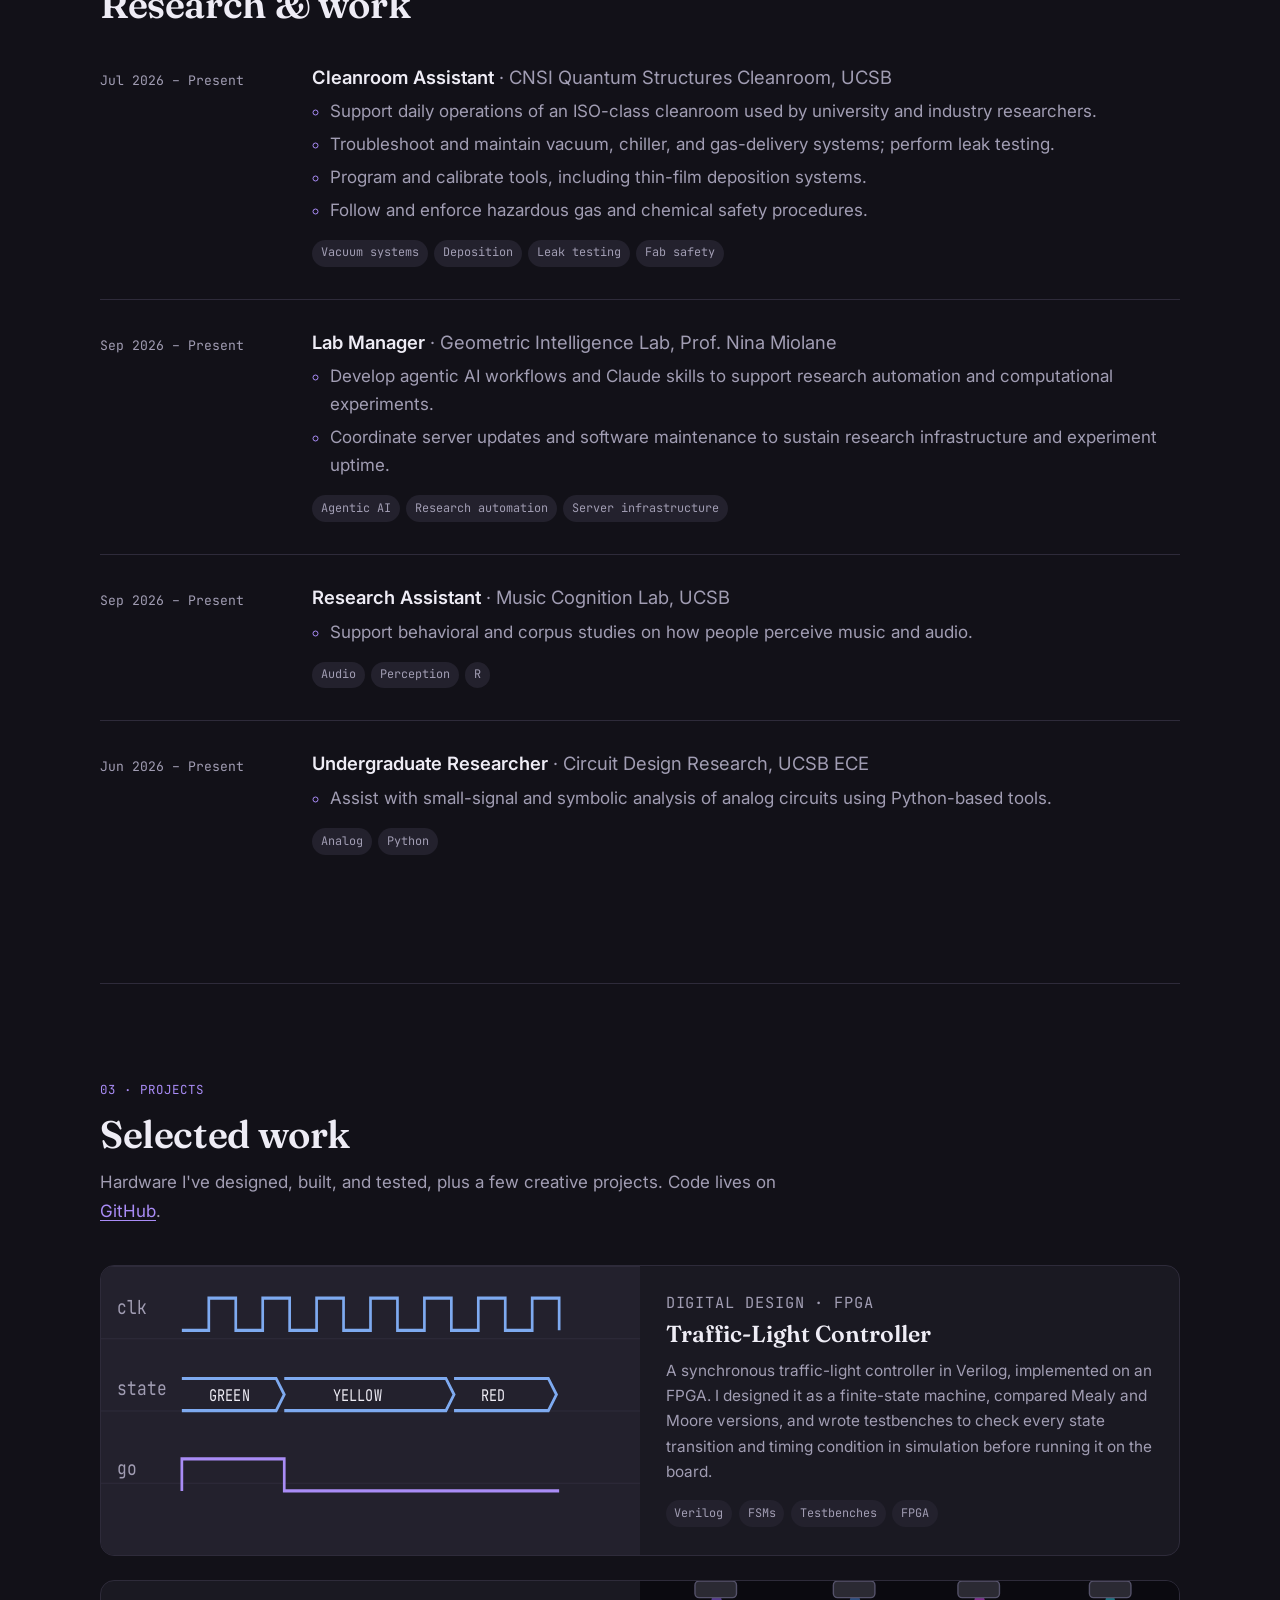
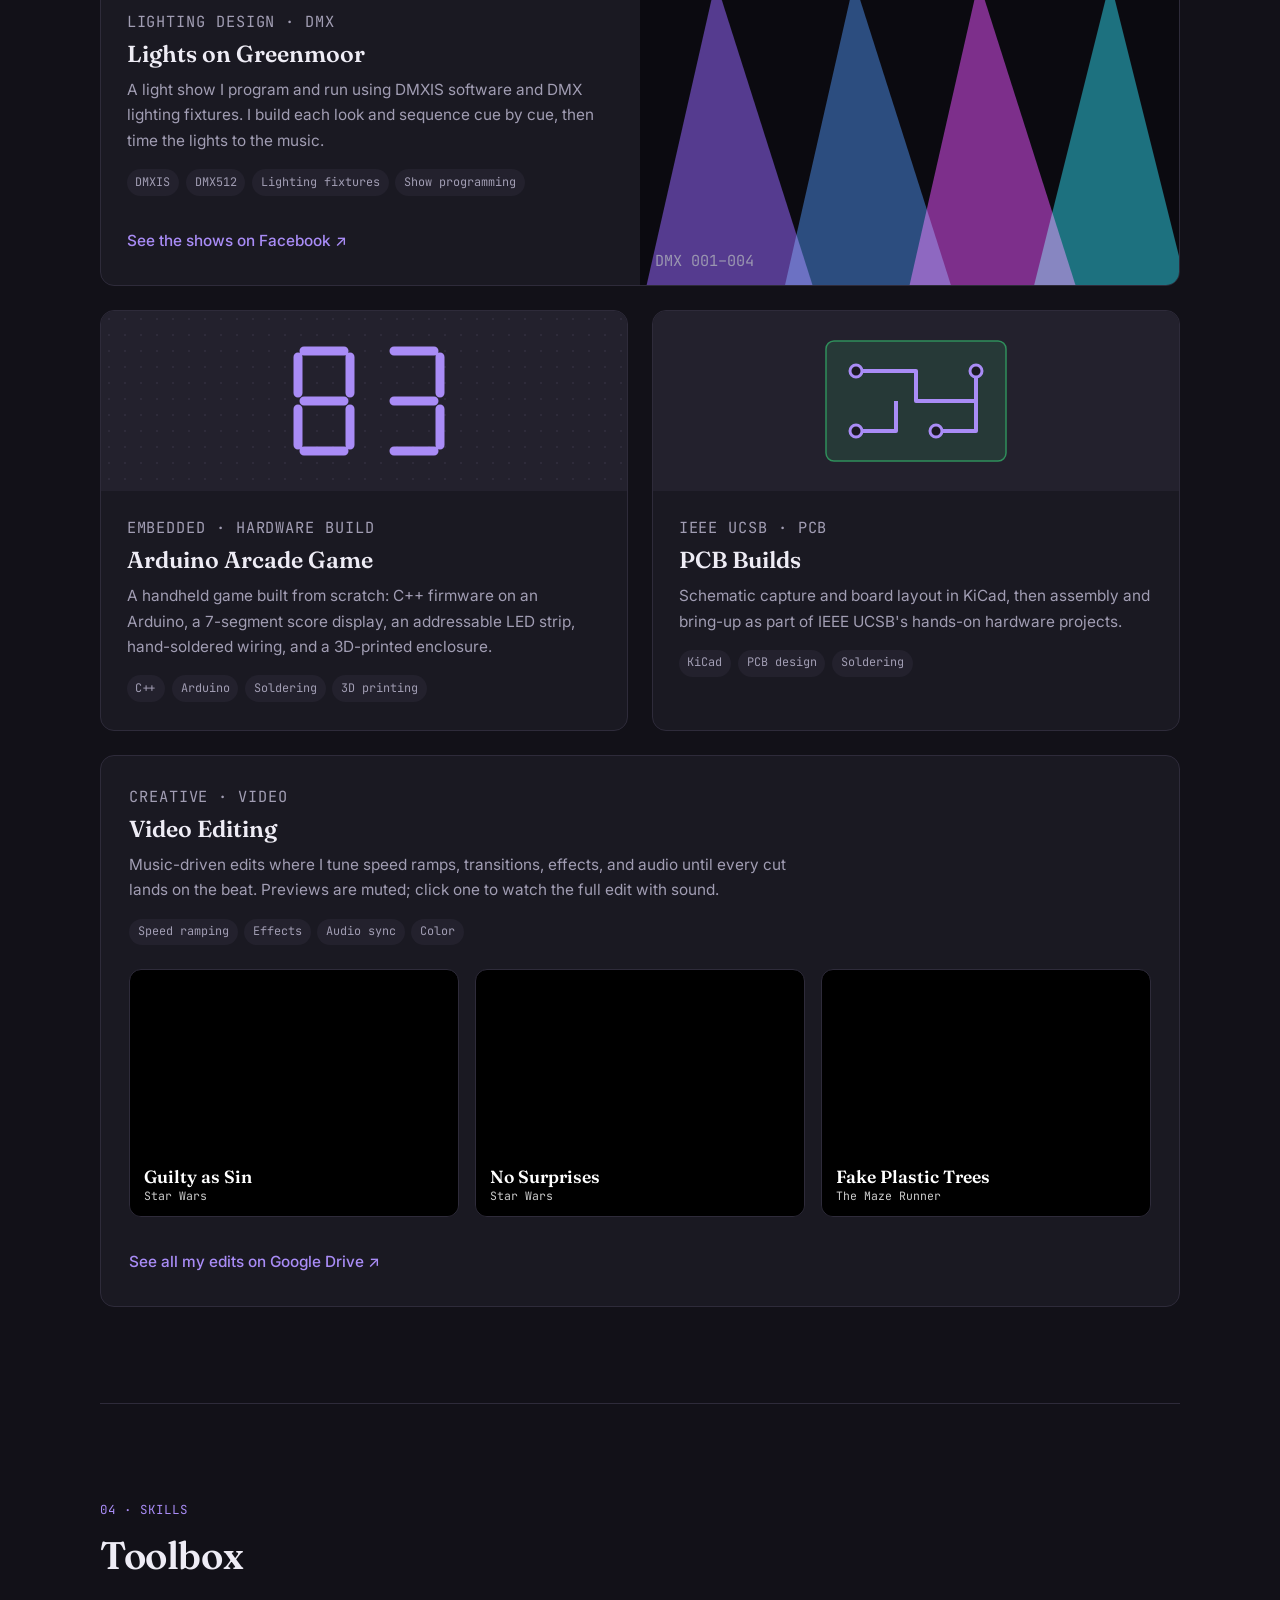
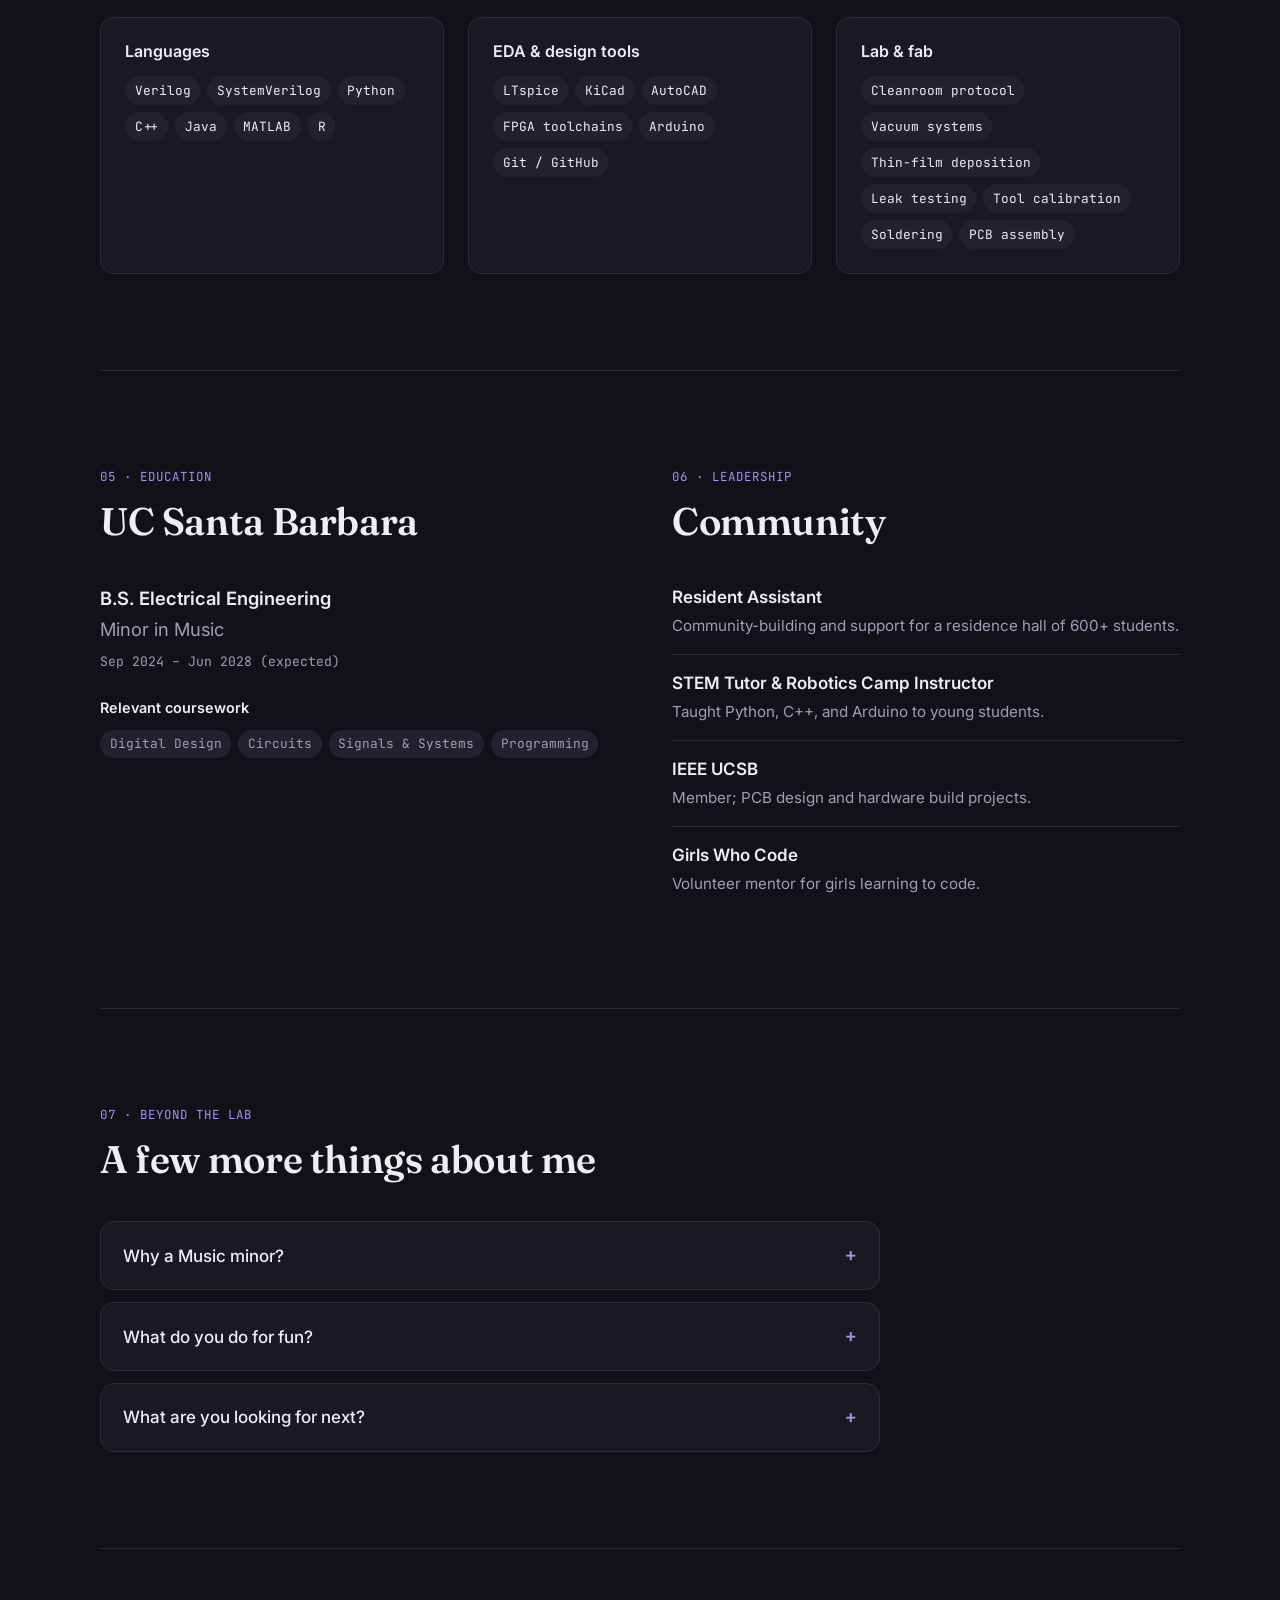
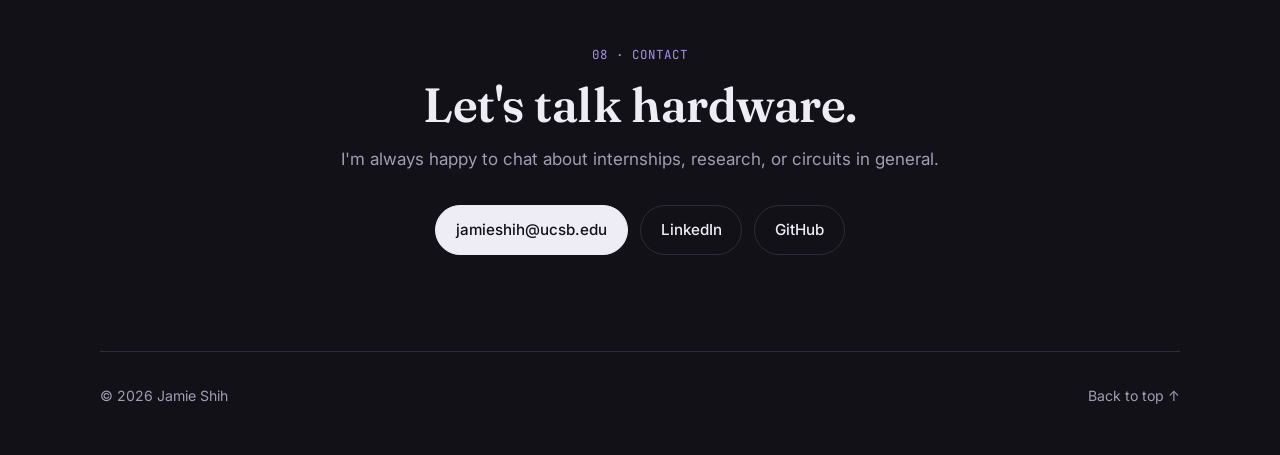
==== commit 1d8b2fb2: "Rename index_1.html to index.html" ====
--- a/index.html
+++ b/index.html
@@ -126,10 +126,10 @@
           <div class="job__body">
             <h3>Lab Manager <span>· Geometric Intelligence Lab, Prof. Nina Miolane</span></h3>
             <ul>
-              <li>Coordinate lab operations, onboarding, and schedules for a machine-learning research group.</li>
-              <li>Write technical and web content; maintain servers and AI tooling used by the lab.</li>
+              <li>Develop agentic AI workflows and Claude skills to support research automation and computational experiments.</li>
+              <li>Coordinate server updates and software maintenance to sustain research infrastructure and experiment uptime.</li>
             </ul>
-            <p class="tags"><span>Technical writing</span><span>Servers</span><span>Operations</span></p>
+            <p class="tags"><span>Agentic AI</span><span>Research automation</span><span>Server infrastructure</span></p>
           </div>
         </li>
 
@@ -372,8 +372,7 @@
       <p class="section__sub">I'm always happy to chat about internships, research, or circuits in general.</p>
       <div class="contact__links">
         <a class="btn" href="mailto:jamieshih@ucsb.edu">jamieshih@ucsb.edu</a>
-        <!-- TODO: replace with your LinkedIn profile URL -->
-        <a class="btn btn--ghost" href="https://www.linkedin.com/in/YOUR-LINKEDIN" target="_blank" rel="noopener">LinkedIn</a>
+        <a class="btn btn--ghost" href="https://www.linkedin.com/in/jamie-shih-13960020b" target="_blank" rel="noopener">LinkedIn</a>
         <a class="btn btn--ghost" href="https://github.com/jamiexshih" target="_blank" rel="noopener">GitHub</a>
       </div>
     </section>
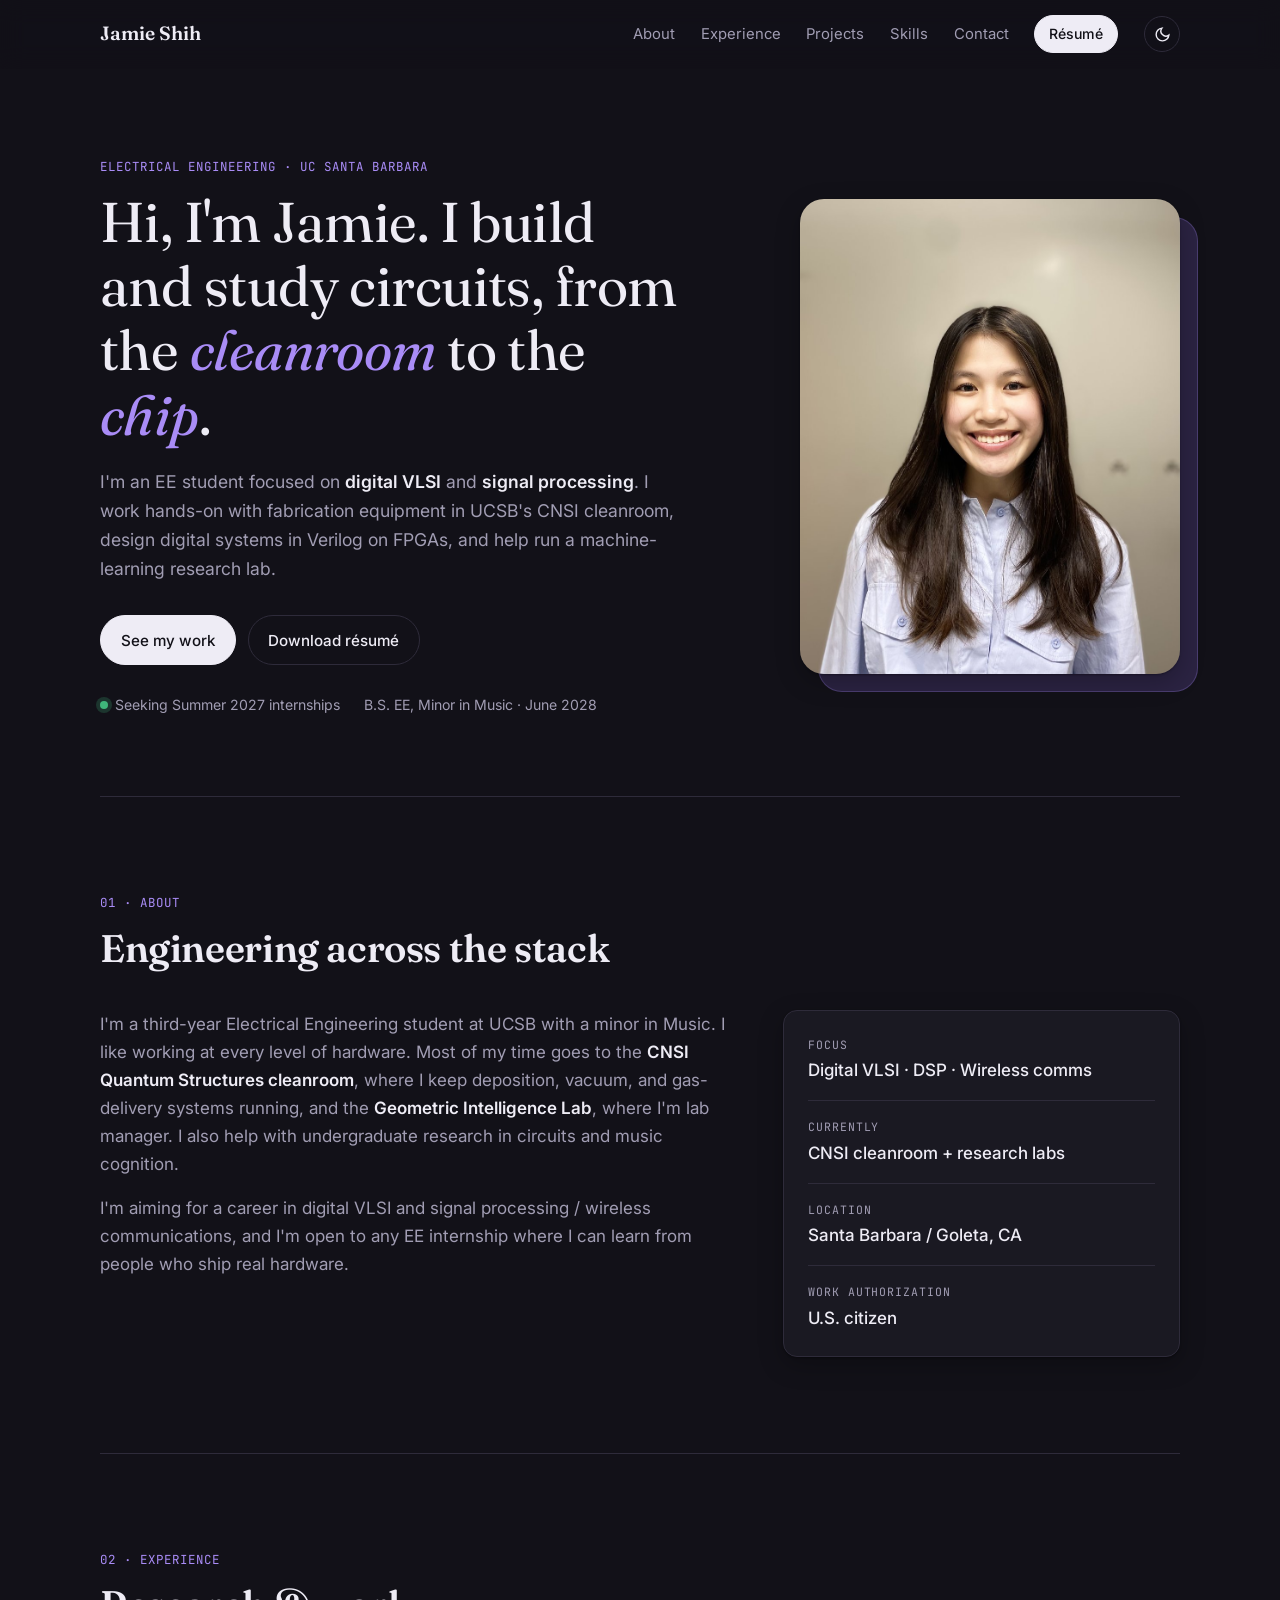
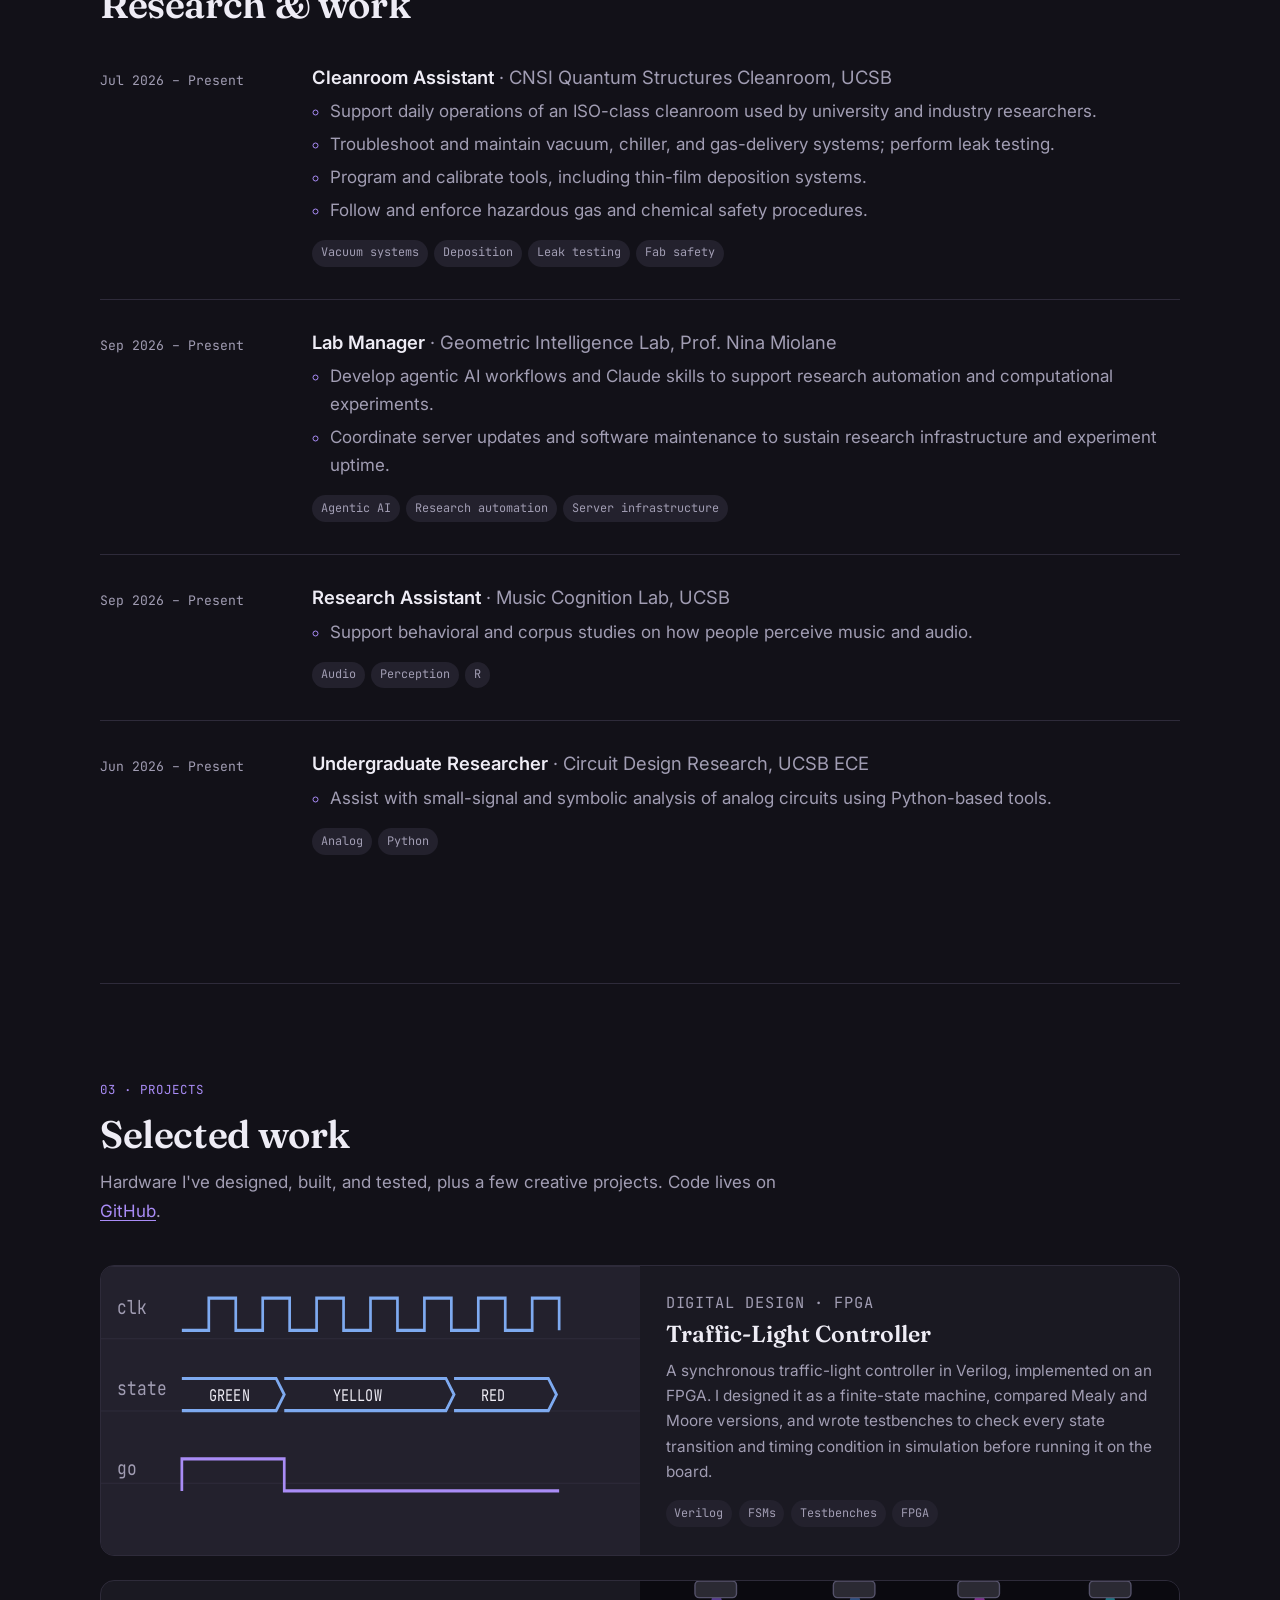
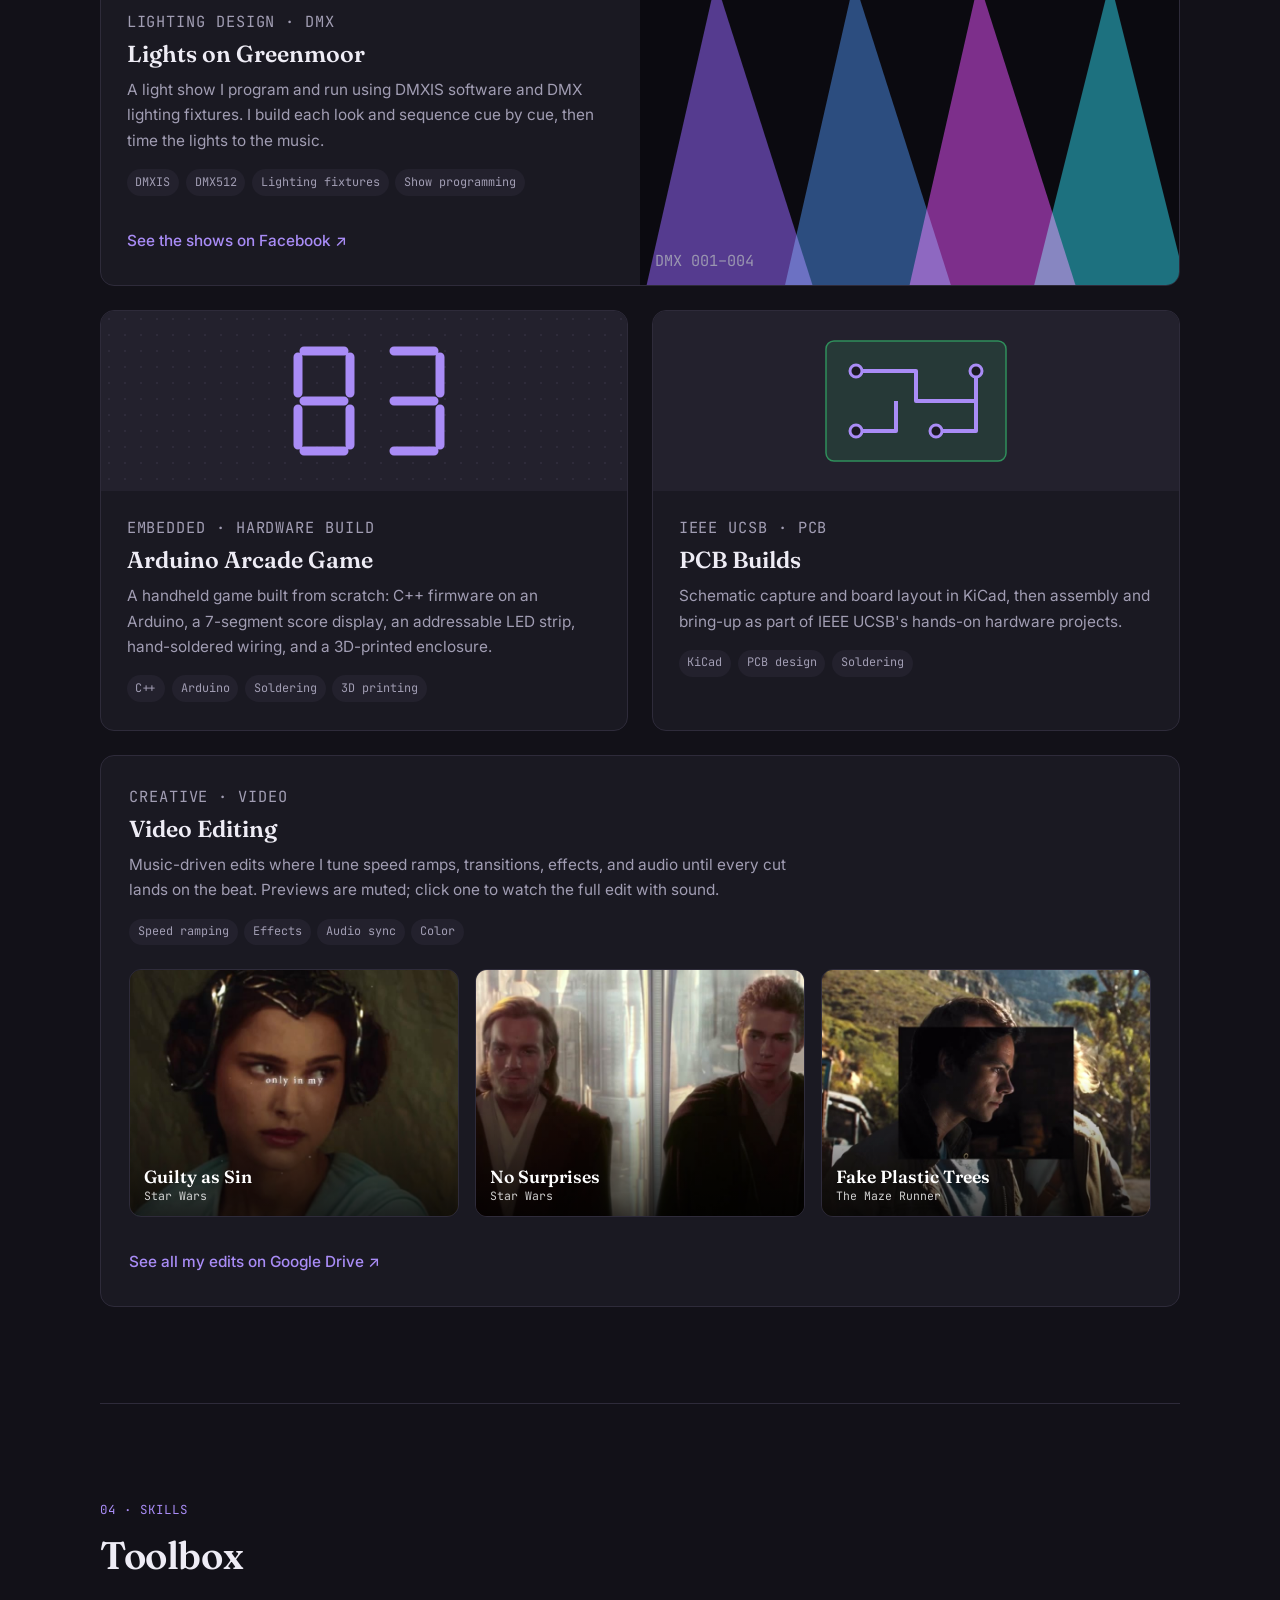
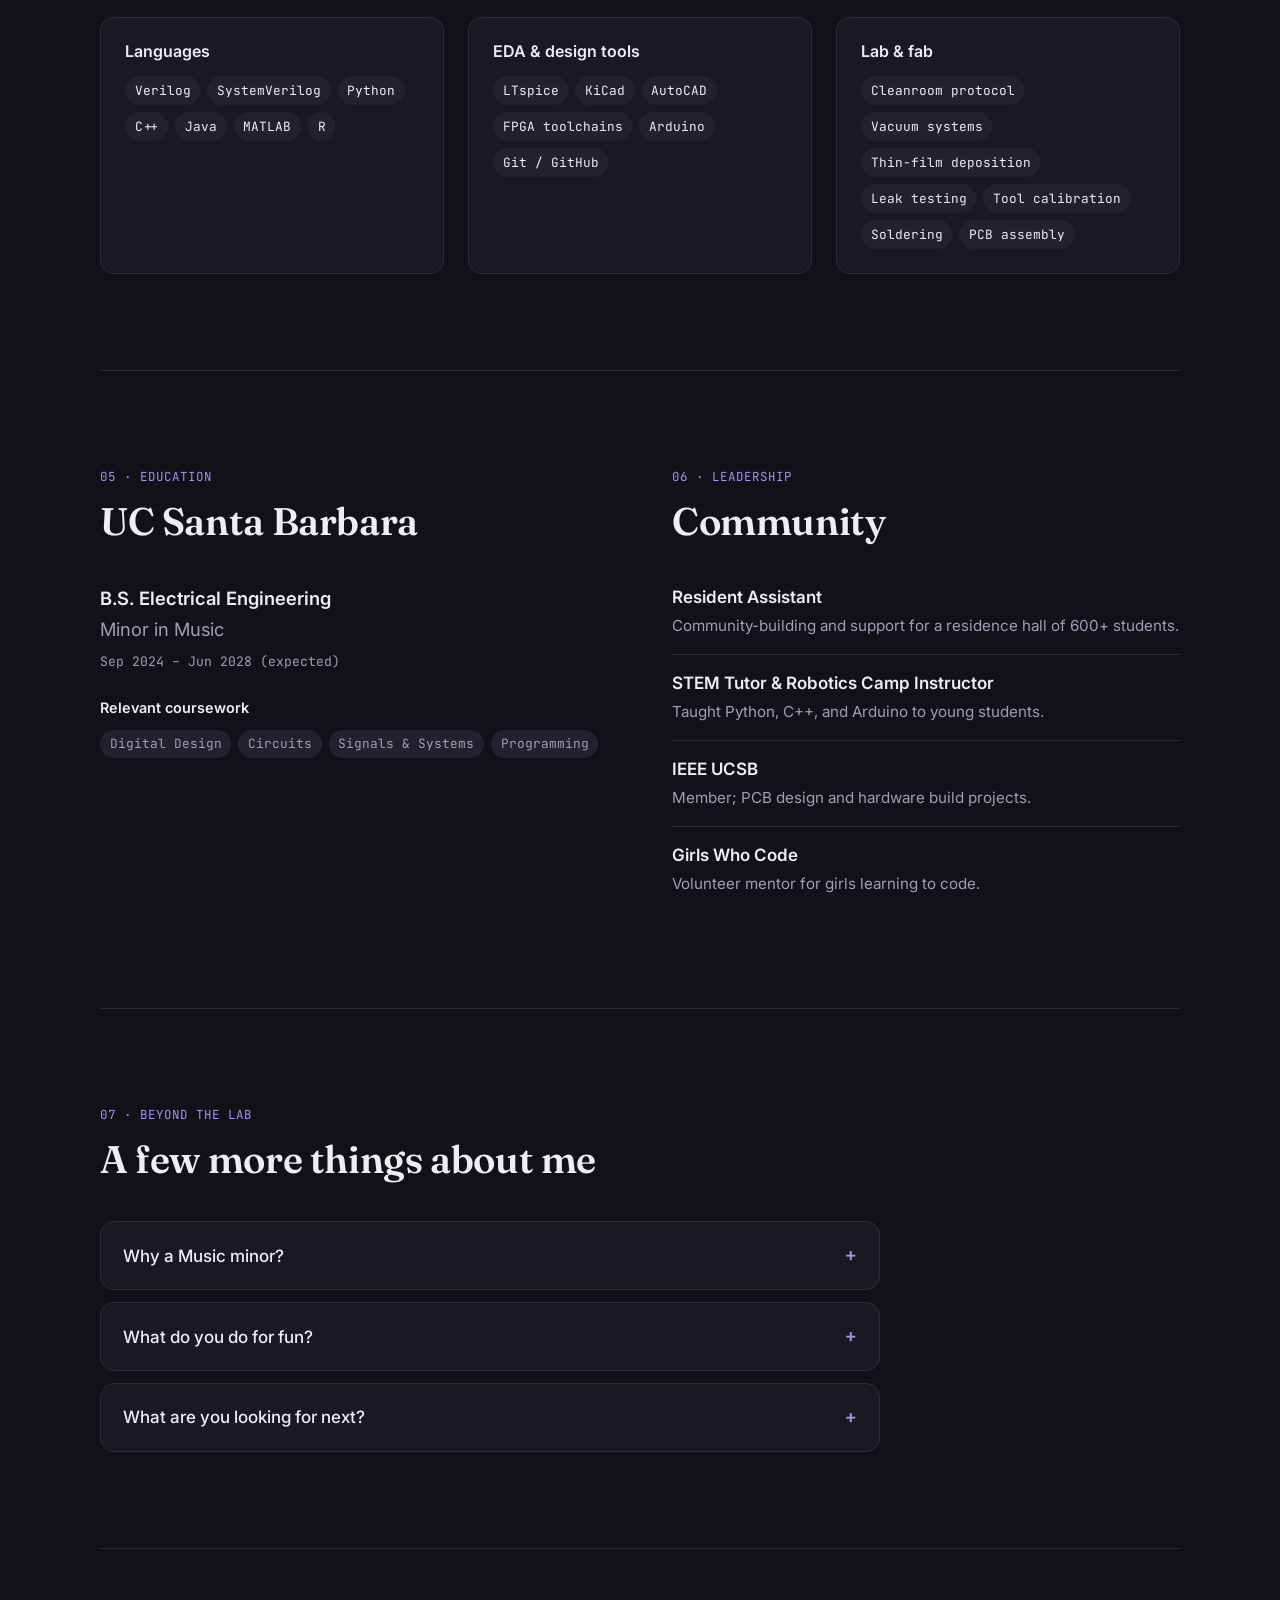
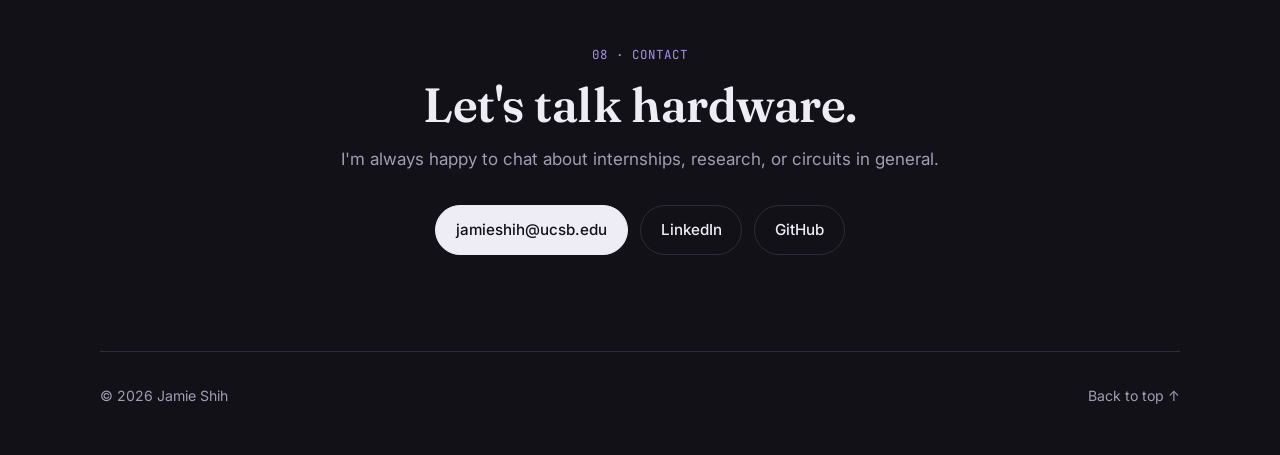
==== commit eb6980e6: "Rename index_2.html to index.html" ====
--- a/index.html
+++ b/index.html
@@ -161,7 +161,7 @@
       <div class="section__head">
         <p class="eyebrow">03 · Projects</p>
         <h2>Selected work</h2>
-        <p class="section__sub">Hardware I've designed, built, and tested, plus a few creative projects. Code lives on <a href="https://github.com/jamiexshih" target="_blank" rel="noopener">GitHub</a>.</p>
+        <p class="section__sub">Hardware I've designed, built, and tested, plus a few creative projects. Code lives on <a href="https://github.com/jamiedshih" target="_blank" rel="noopener">GitHub</a>.</p>
       </div>
 
       <div class="projects">
@@ -186,7 +186,7 @@
             <h3>Traffic-Light Controller</h3>
             <p>A synchronous traffic-light controller in Verilog, implemented on an FPGA. I designed it as a finite-state machine, compared Mealy and Moore versions, and wrote testbenches to check every state transition and timing condition in simulation before running it on the board.</p>
             <p class="tags"><span>Verilog</span><span>FSMs</span><span>Testbenches</span><span>FPGA</span></p>
-            <!-- <a class="card__link" href="https://github.com/jamiexshih/REPO">View code →</a> -->
+            <!-- <a class="card__link" href="https://github.com/jamiedshih/REPO">View code →</a> -->
           </div>
         </article>
 
@@ -263,22 +263,22 @@
           <p class="tags"><span>Speed ramping</span><span>Effects</span><span>Audio sync</span><span>Color</span></p>
           <div class="reels">
             <a class="reel" href="https://drive.google.com/drive/folders/1jq04JlApje48uS0ROZpuoHfHJ_nG6YZg?usp=sharing" target="_blank" rel="noopener">
-              <video muted loop playsinline preload="none" poster="images/edit-guilty-as-sin.jpg" aria-label="Preview of my Guilty as Sin edit">
-                <source src="videos/edit-guilty-as-sin.mp4" type="video/mp4">
+              <video muted loop playsinline preload="none" poster="edit-guilty-as-sin.jpg" aria-label="Preview of my Guilty as Sin edit">
+                <source src="edit-guilty-as-sin.mp4" type="video/mp4">
               </video>
               <span class="reel__cap"><strong>Guilty as Sin</strong><span>Star Wars</span></span>
               <span class="reel__play">▶ Watch with sound</span>
             </a>
             <a class="reel" href="https://drive.google.com/drive/folders/1jq04JlApje48uS0ROZpuoHfHJ_nG6YZg?usp=sharing" target="_blank" rel="noopener">
-              <video muted loop playsinline preload="none" poster="images/edit-no-surprises.jpg" aria-label="Preview of my No Surprises edit">
-                <source src="videos/edit-no-surprises.mp4" type="video/mp4">
+              <video muted loop playsinline preload="none" poster="edit-no-surprises.jpg" aria-label="Preview of my No Surprises edit">
+                <source src="edit-no-surprises.mp4" type="video/mp4">
               </video>
               <span class="reel__cap"><strong>No Surprises</strong><span>Star Wars</span></span>
               <span class="reel__play">▶ Watch with sound</span>
             </a>
             <a class="reel" href="https://drive.google.com/drive/folders/1jq04JlApje48uS0ROZpuoHfHJ_nG6YZg?usp=sharing" target="_blank" rel="noopener">
-              <video muted loop playsinline preload="none" poster="images/edit-fake-plastic-trees.jpg" aria-label="Preview of my Fake Plastic Trees edit">
-                <source src="videos/edit-fake-plastic-trees.mp4" type="video/mp4">
+              <video muted loop playsinline preload="none" poster="edit-fake-plastic-trees.jpg" aria-label="Preview of my Fake Plastic Trees edit">
+                <source src="edit-fake-plastic-trees.mp4" type="video/mp4">
               </video>
               <span class="reel__cap"><strong>Fake Plastic Trees</strong><span>The Maze Runner</span></span>
               <span class="reel__play">▶ Watch with sound</span>
@@ -373,7 +373,7 @@
       <div class="contact__links">
         <a class="btn" href="mailto:jamieshih@ucsb.edu">jamieshih@ucsb.edu</a>
         <a class="btn btn--ghost" href="https://www.linkedin.com/in/jamie-shih-13960020b" target="_blank" rel="noopener">LinkedIn</a>
-        <a class="btn btn--ghost" href="https://github.com/jamiexshih" target="_blank" rel="noopener">GitHub</a>
+        <a class="btn btn--ghost" href="https://github.com/jamiedshih" target="_blank" rel="noopener">GitHub</a>
       </div>
     </section>
   </main>
